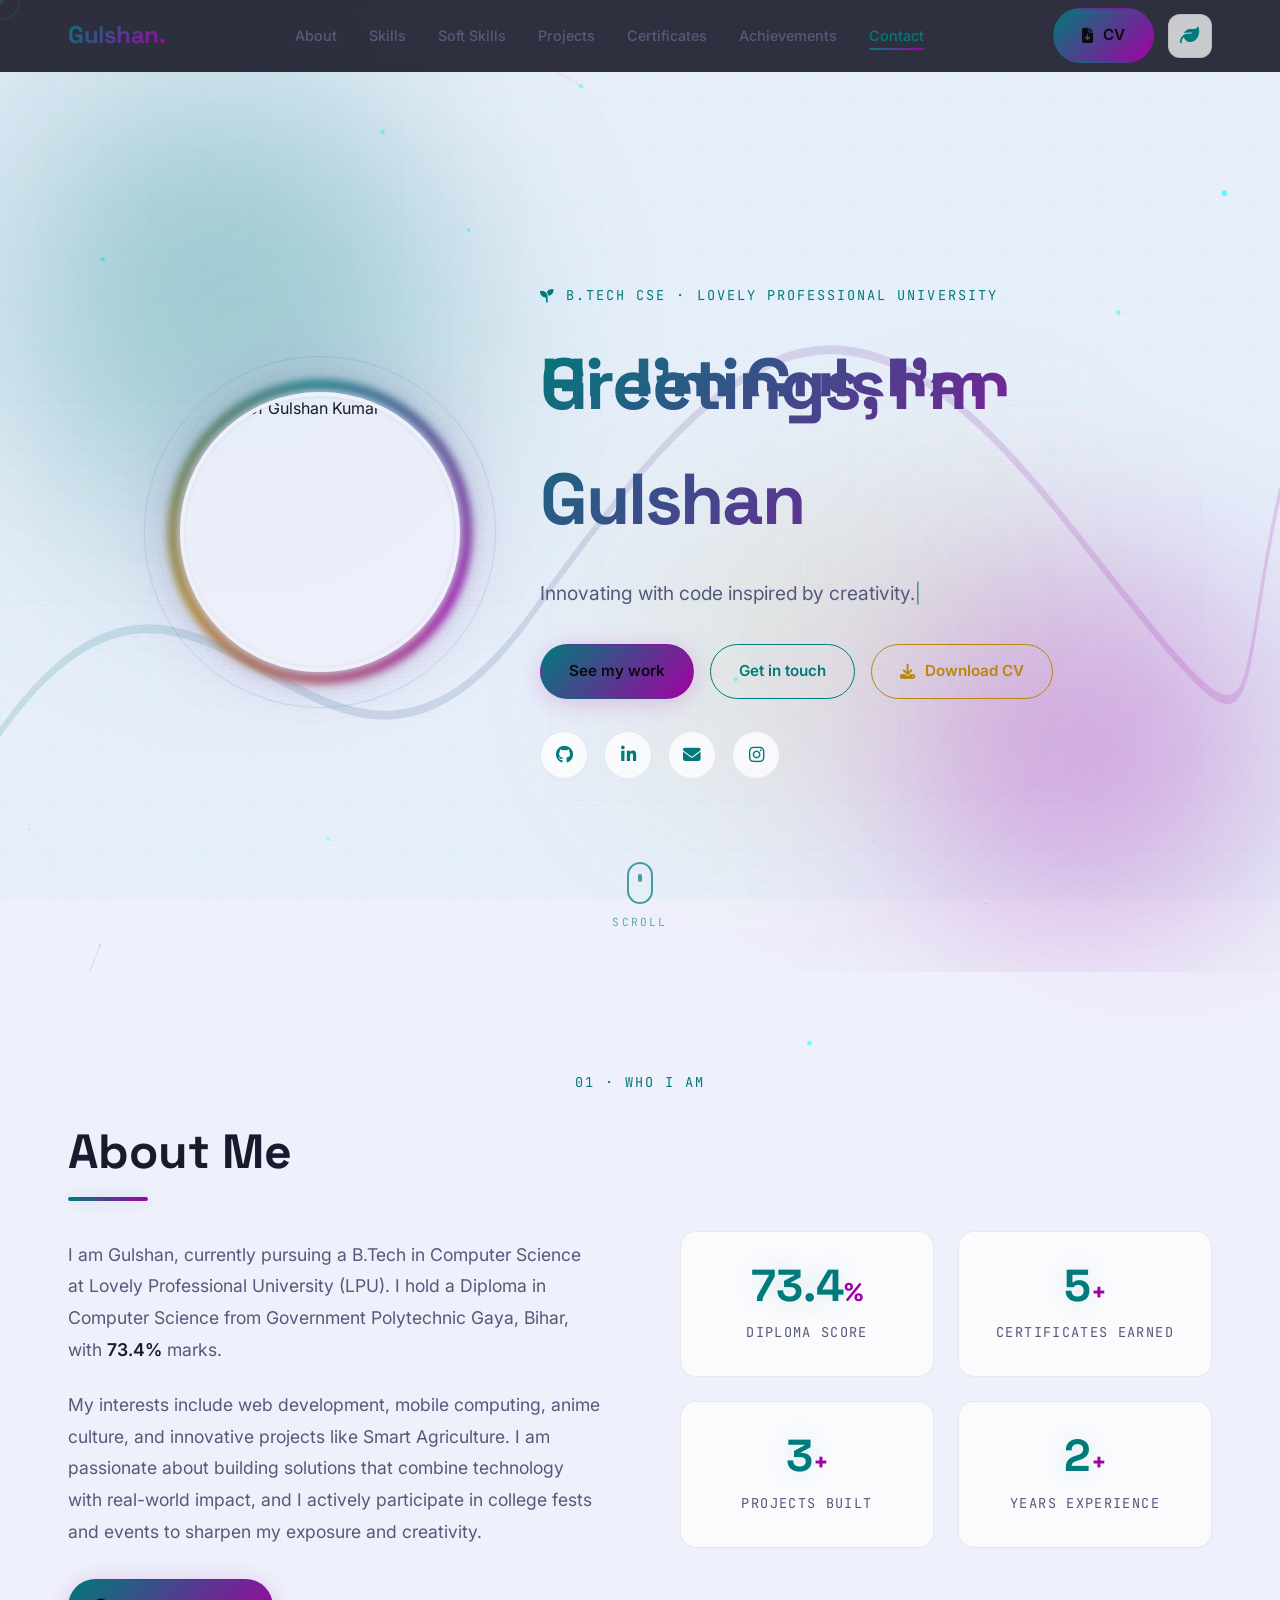
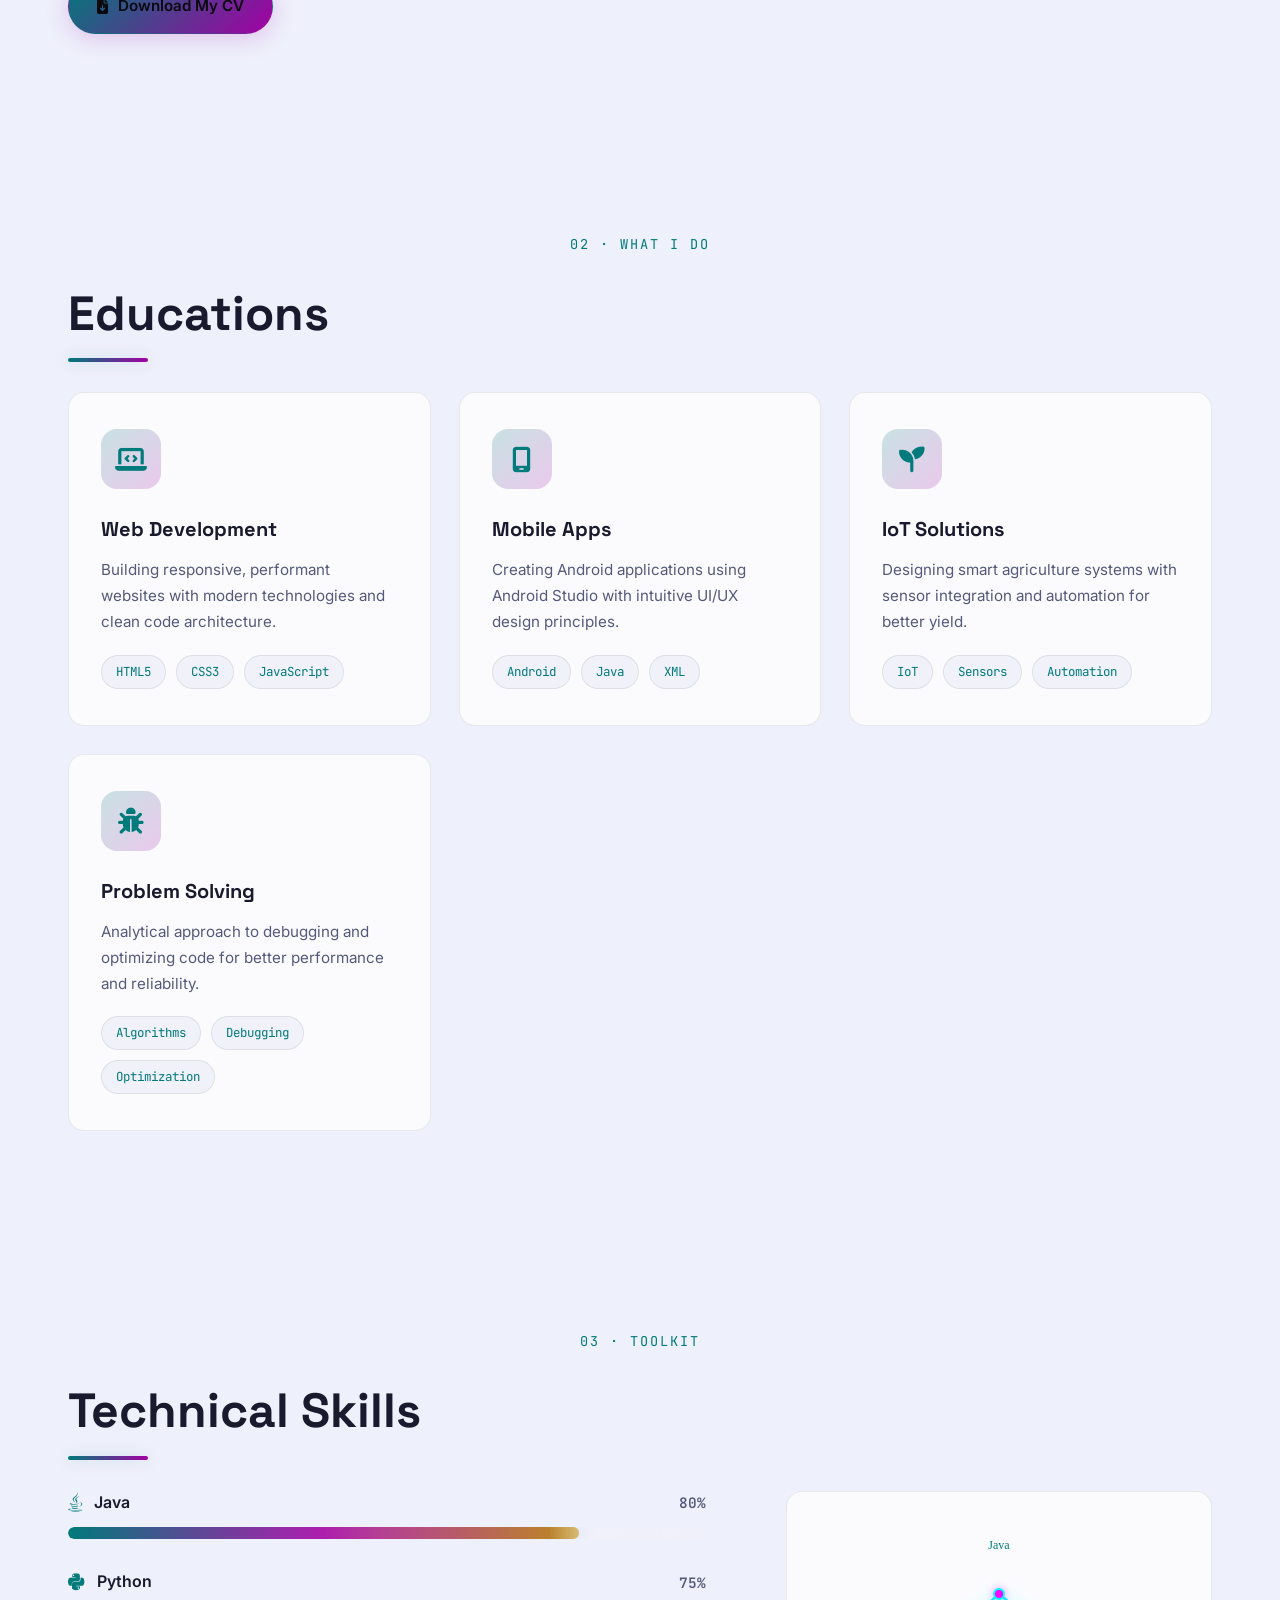
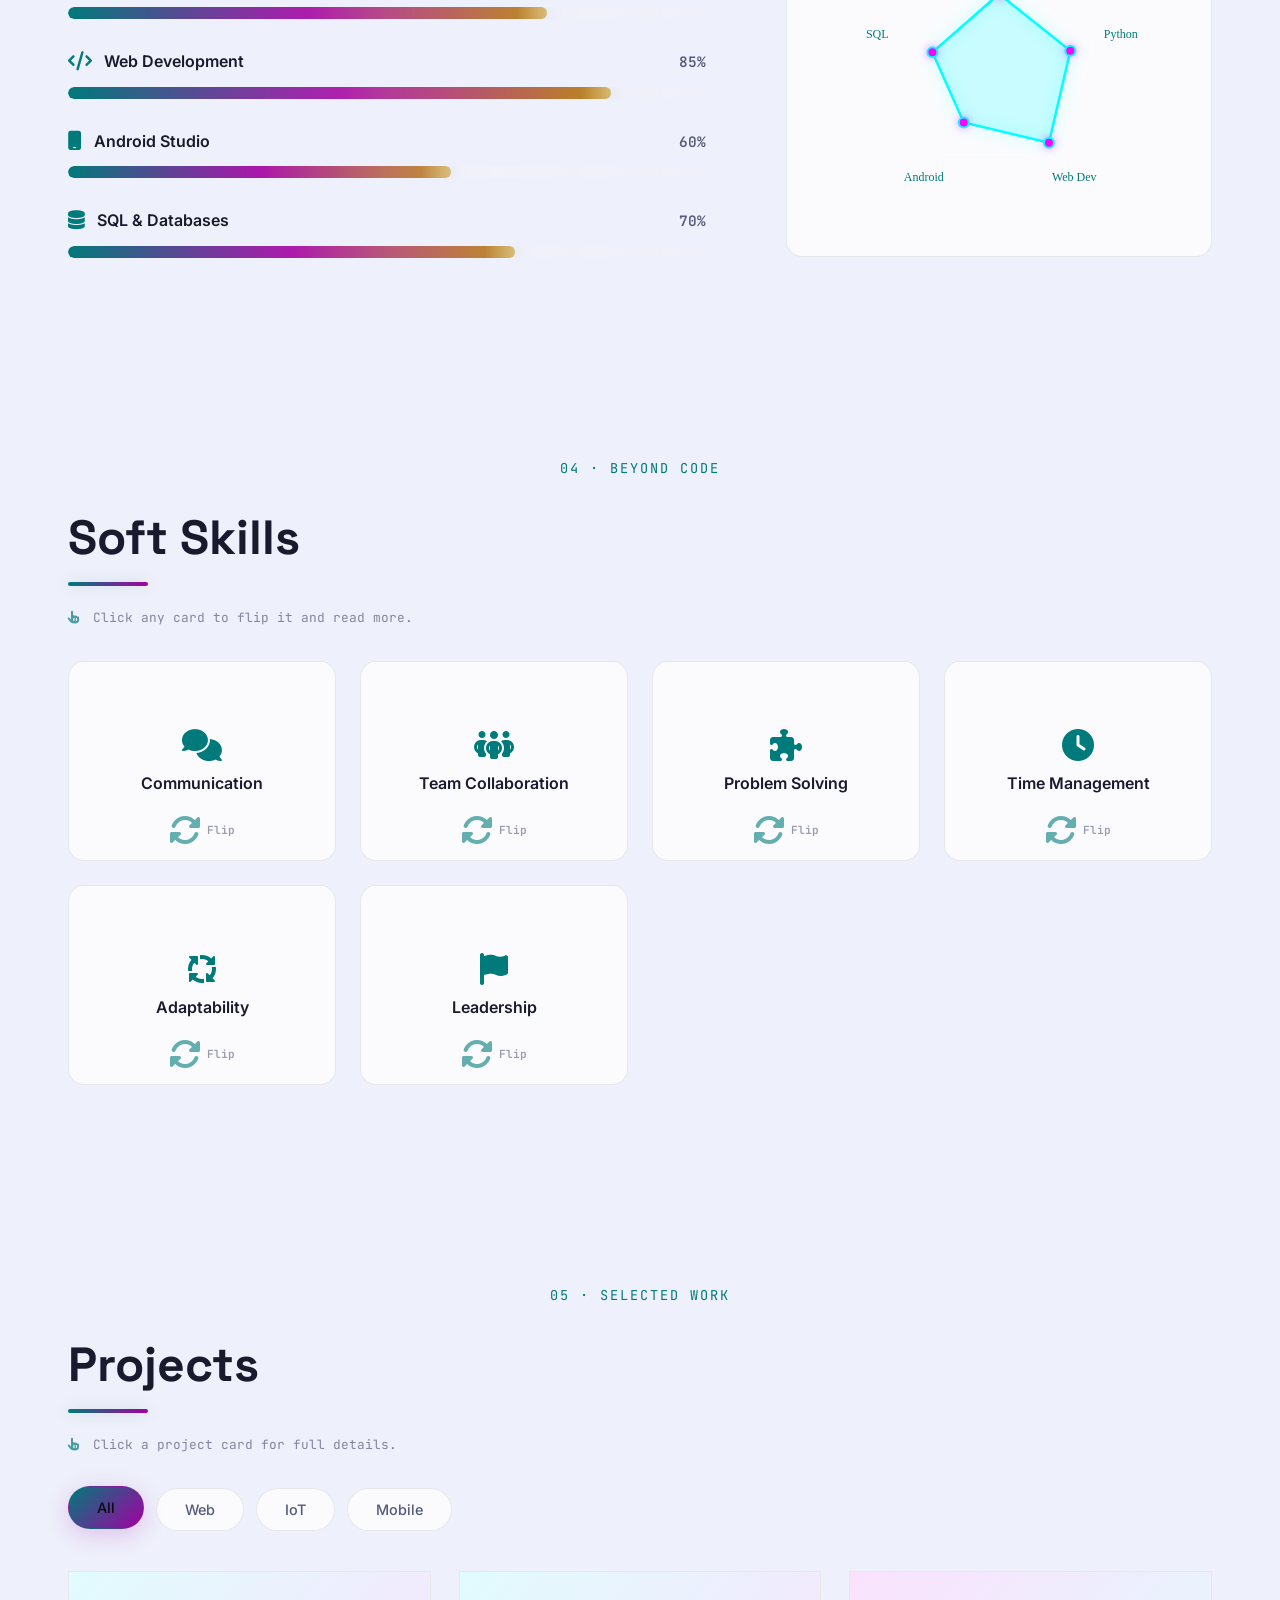
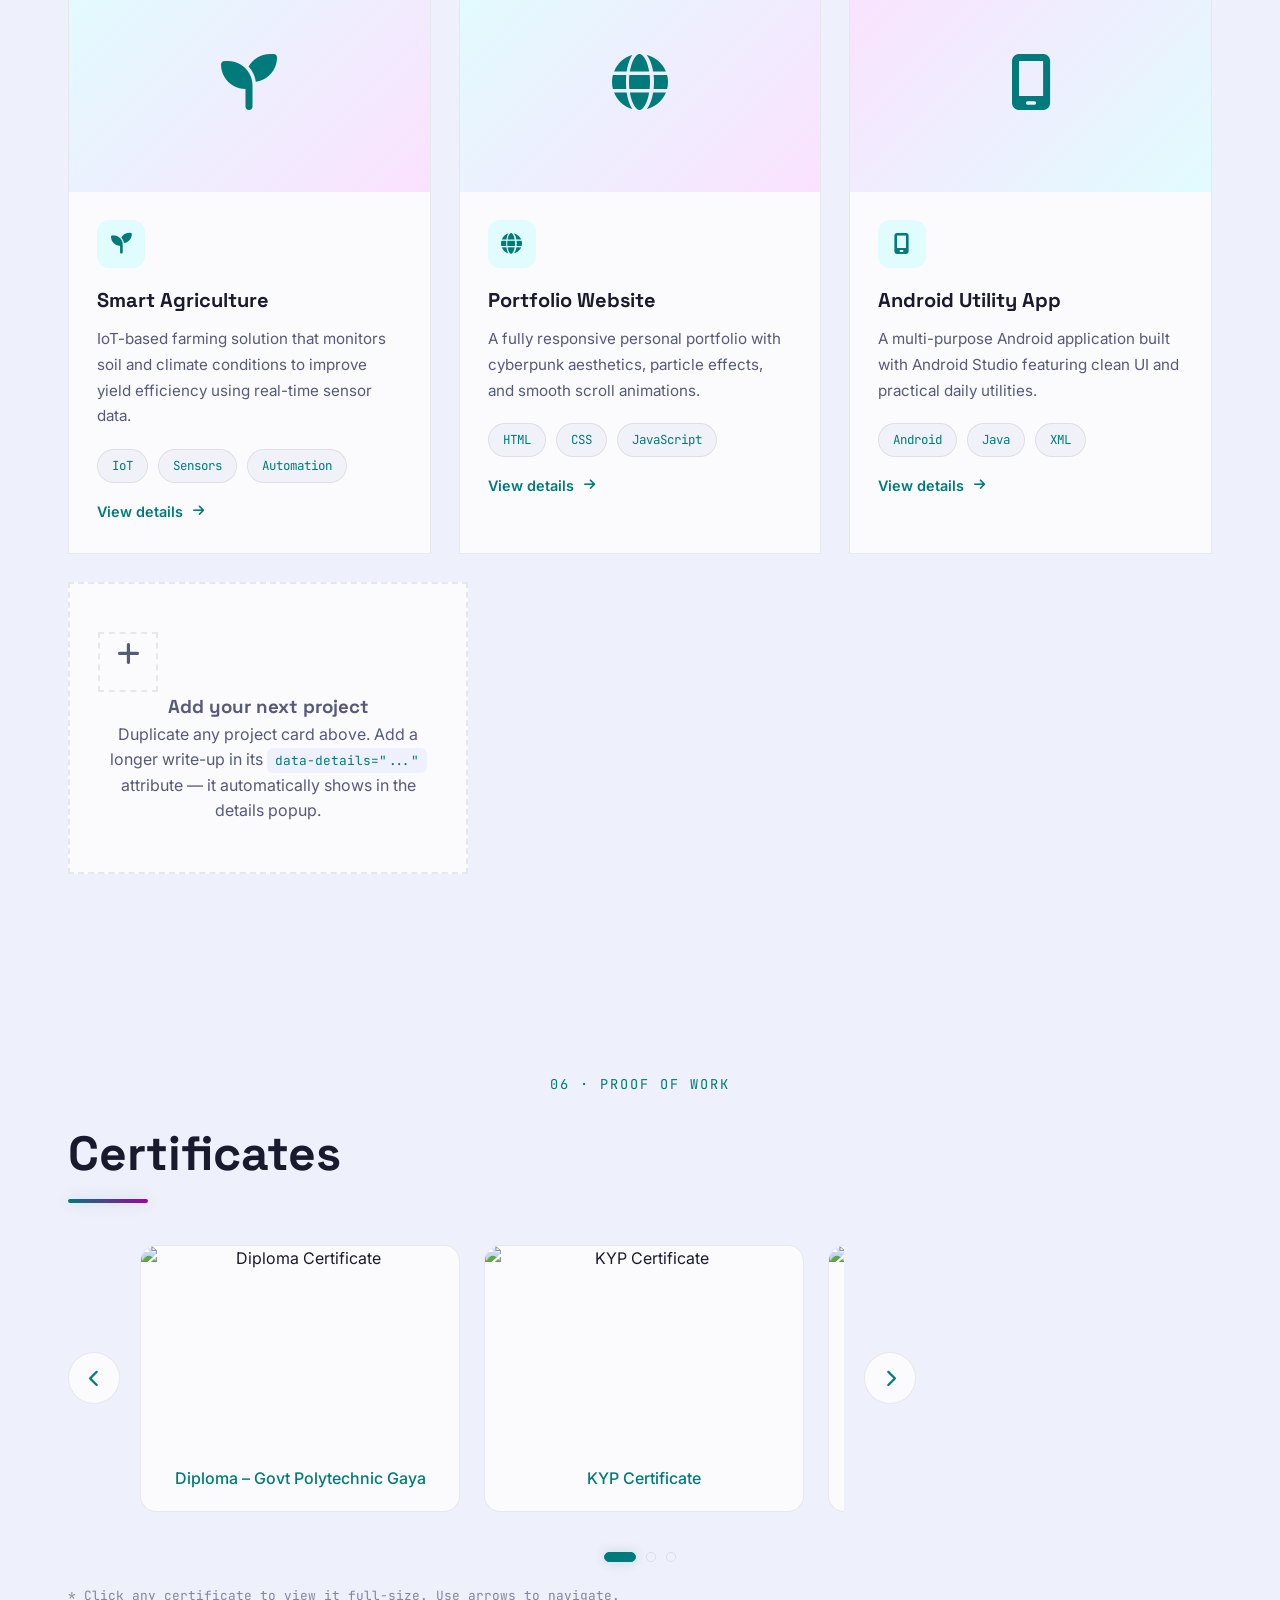
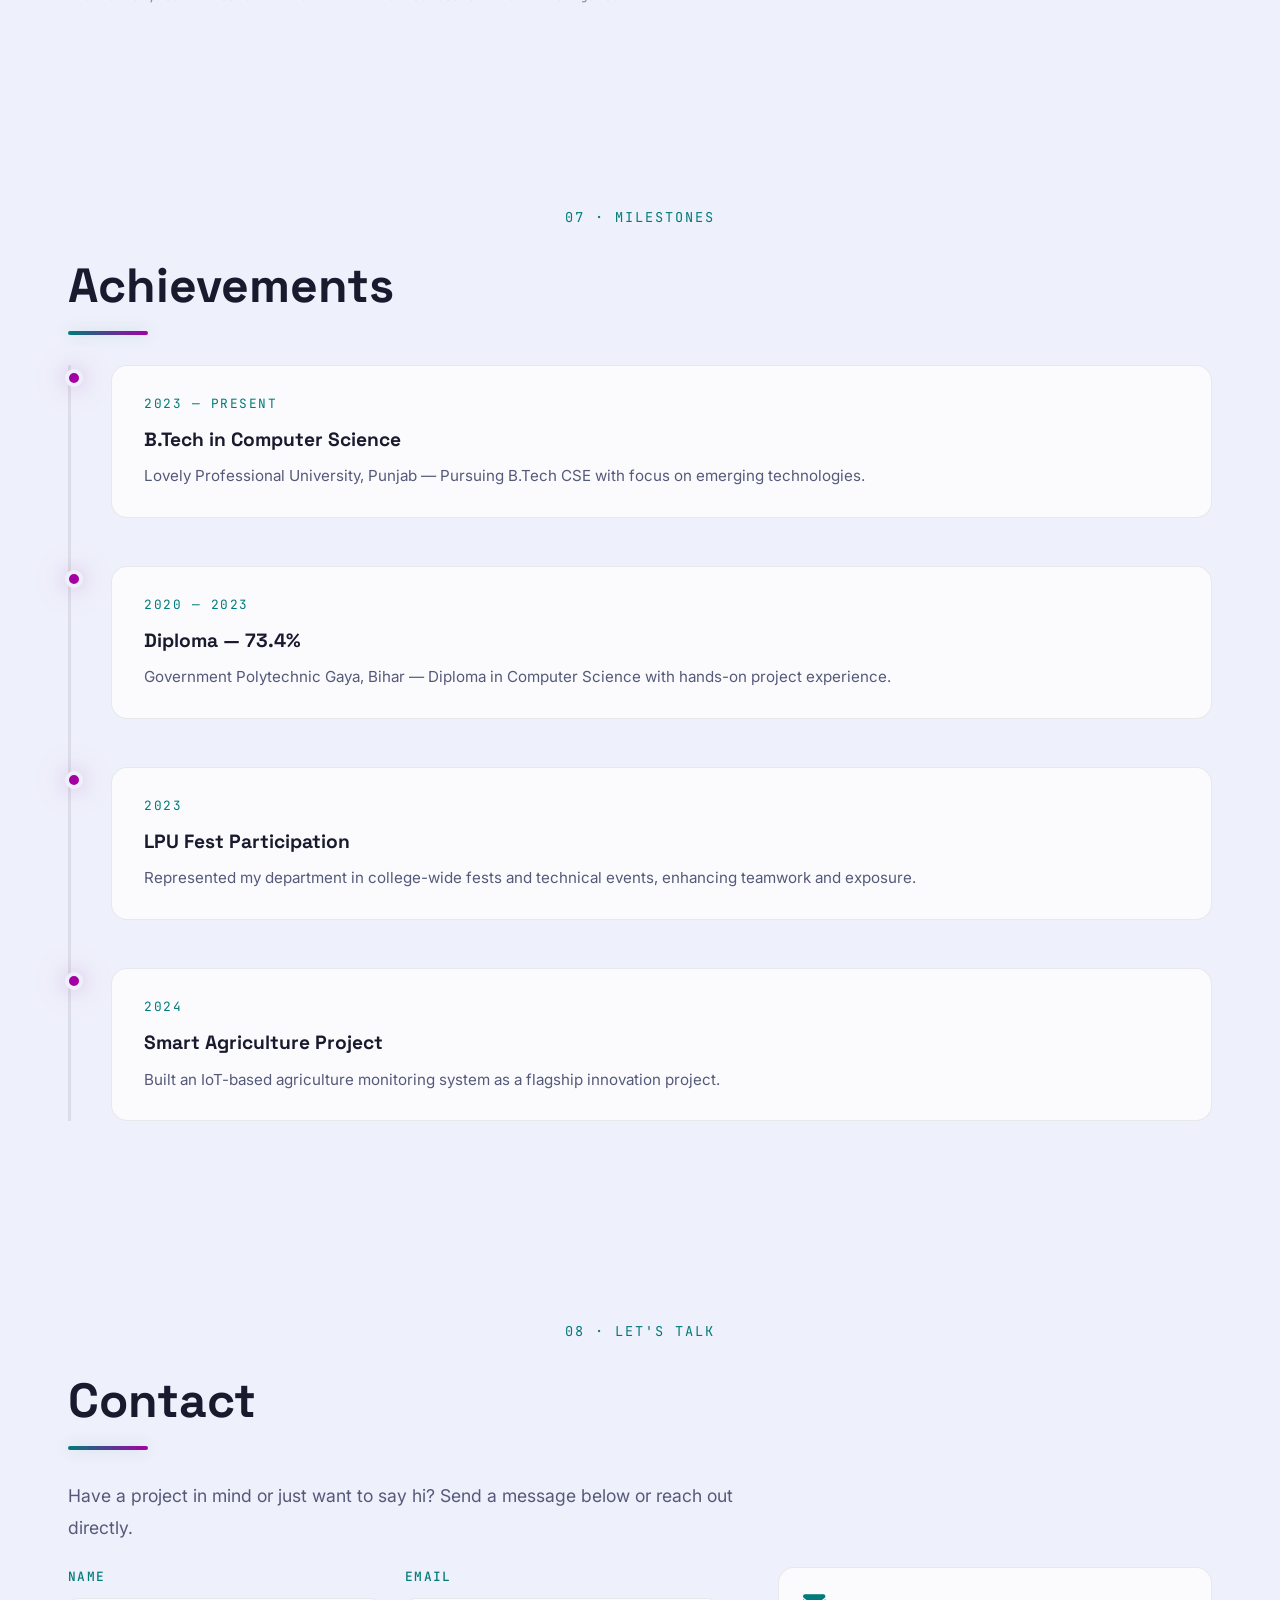
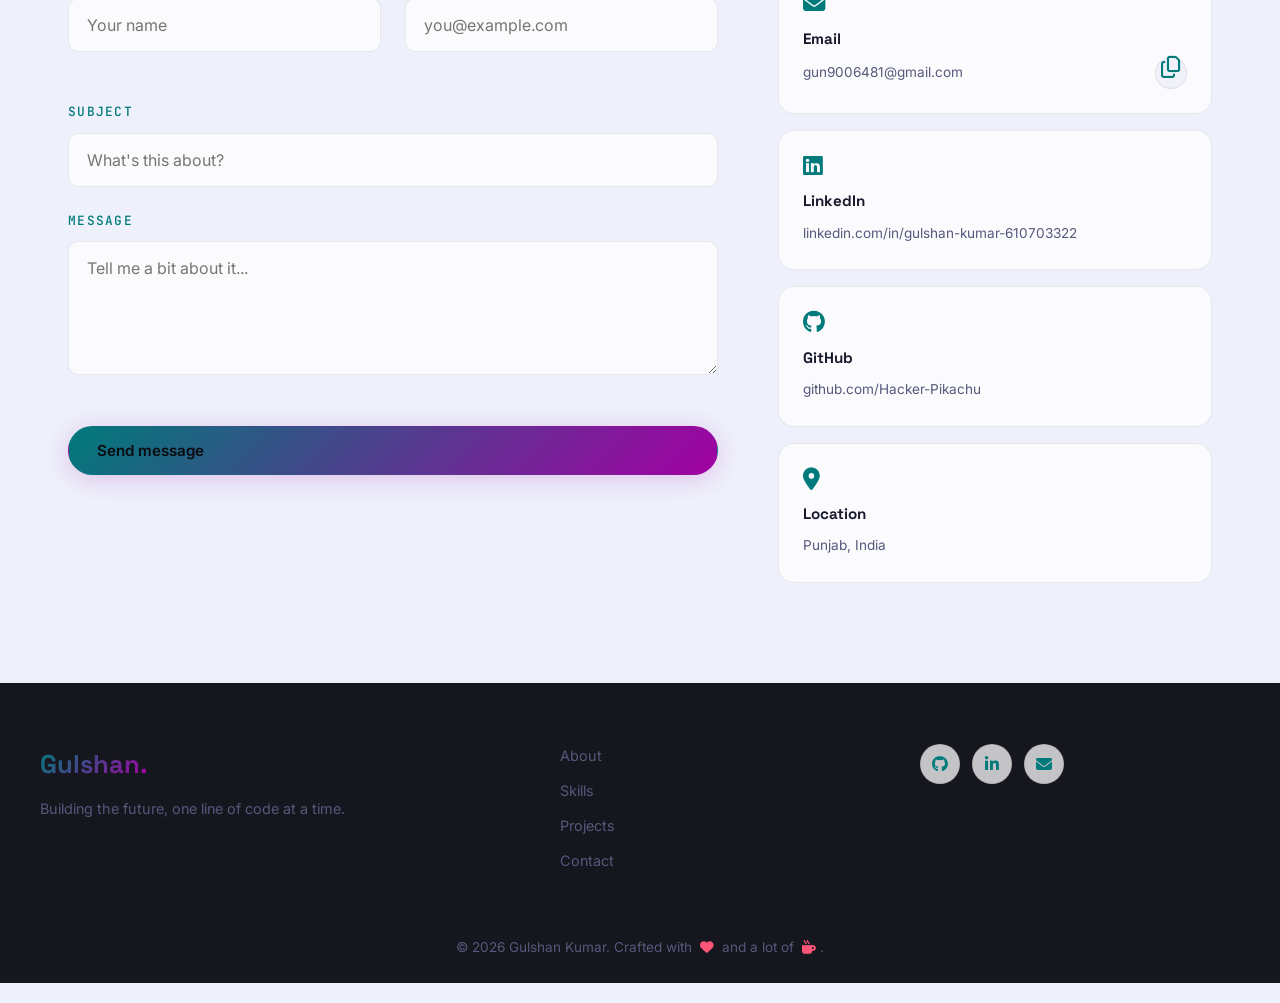
==== index.html @ a9635ca7 "Update print statement from 'Hello' to 'Goodbye'" ====
<!DOCTYPE html>
<html lang="en">
<head>
<meta charset="UTF-8">
<meta name="viewport" content="width=device-width, initial-scale=1.0">
<title>Gulshan Kumar — Portfolio</title>
<meta name="description" content="Gulshan Kumar — B.Tech CSE student at Lovely Professional University.">
<meta name="keywords" content="Gulshan Kumar, Portfolio, Web Developer, Smart Agriculture, LPU, B.Tech CSE">
<meta name="author" content="Gulshan Kumar">
<meta property="og:title" content="Gulshan Kumar — Portfolio">
<meta property="og:description" content="B.Tech CSE student at LPU building Smart Agriculture solutions and creative web experiences.">
<meta property="og:type" content="website">
<meta property="og:image" content="images/og-cover.jpg">
<meta name="twitter:card" content="summary_large_image">
<meta name="theme-color" content="#0a0a0f">
<meta name="color-scheme" content="dark light">

<link rel="icon" id="dynamicFavicon" href="data:image/svg+xml,%3Csvg xmlns='http://www.w3.org/2000/svg' viewBox='0 0 100 100'%3E%3Cdefs%3E%3ClinearGradient id='g' x1='0' y1='0' x2='1' y2='1'%3E%3Cstop offset='0%25' stop-color='%2300ffff'/%3E%3Cstop offset='100%25' stop-color='%23ff00ff'/%3E%3C/linearGradient%3E%3C/defs%3E%3Crect width='100' height='100' rx='22' fill='%230a0a0f'/%3E%3Ctext x='50' y='68' font-size='58' font-family='Arial, sans-serif' font-weight='700' text-anchor='middle' fill='url(%23g)'%3EG%3C/text%3E%3C/svg%3E">

<link rel="preconnect" href="https://fonts.googleapis.com">
<link rel="preconnect" href="https://fonts.gstatic.com" crossorigin>
<link href="https://fonts.googleapis.com/css2?family=Space+Grotesk:wght@400;500;600;700&family=Inter:wght@300;400;500;600;700&family=JetBrains+Mono:wght@400;500;600&display=swap" rel="stylesheet">
<link rel="stylesheet" href="https://cdnjs.cloudflare.com/ajax/libs/font-awesome/6.4.0/css/all.min.css">

<link rel="stylesheet" href="style.css">
<base target="_blank">
</head>
<body>
<a href="#main" class="skip-link">Skip to main content</a>

<div class="preloader" id="preloader">
  <div class="preloader-content">
    <div class="preloader-logo">G<span style="color:var(--magenta)">.</span></div>
    <div class="preloader-bar"><div class="preloader-fill" id="preloaderFill"></div></div>
    <div class="preloader-text" id="preloaderText">Initializing...</div>
  </div>
</div>

<div class="noise-overlay" aria-hidden="true"></div>
<div class="bg-grid" aria-hidden="true"></div>
<div class="tech-orb tech-orb-1" aria-hidden="true"></div>
<div class="tech-orb tech-orb-2" aria-hidden="true"></div>
<div class="tech-orb tech-orb-3" aria-hidden="true"></div>
<div class="scanlines" aria-hidden="true"></div>
<div class="digital-rain" aria-hidden="true"></div>
<canvas id="particles" aria-hidden="true"></canvas>

<div class="cursor-dot" id="cursorDot" aria-hidden="true"></div>
<div class="cursor-outline" id="cursorOutline" aria-hidden="true"></div>
<div class="cursor-glow" id="cursorGlow" aria-hidden="true"></div>

<div class="scroll-progress" id="scrollProgress"></div>
<div class="toast-container" id="toastContainer" aria-live="polite" aria-atomic="true"></div>

<nav class="navbar" id="navbar">
  <div class="nav-inner">
    <a href="#" class="logo magnetic" data-scramble>Gulshan<span>.</span></a>
    <button class="nav-toggle" id="navToggle" aria-label="Toggle navigation" aria-expanded="false">
      <span></span><span></span><span></span>
    </button>
    <ul class="nav-links" id="navLinks">
      <li><a href="#about" class="nav-link magnetic" data-scramble>About</a></li>
      <li><a href="#skills" class="nav-link magnetic" data-scramble>Skills</a></li>
      <li><a href="#softskills" class="nav-link magnetic" data-scramble>Soft Skills</a></li>
      <li><a href="#projects" class="nav-link magnetic" data-scramble>Projects</a></li>
      <li><a href="#certificates" class="nav-link magnetic" data-scramble>Certificates</a></li>
      <li><a href="#achievements" class="nav-link magnetic" data-scramble>Achievements</a></li>
      <li><a href="#contact" class="nav-link magnetic" data-scramble>Contact</a></li>
    </ul>
    <div class="nav-actions">
      <a href="assets/cv.pdf" class="btn btn-cv magnetic" id="cvDownload" download aria-label="Download CV"><i class="fa-solid fa-file-arrow-down"></i> CV</a>
      <button class="theme-toggle magnetic" id="themeToggle" aria-label="Toggle light and dark theme"><i class="fa-solid fa-seedling"></i></button>
    </div>
  </div>
</nav>

<header class="hero" id="hero">
  <div class="hero-vine" aria-hidden="true">
    <svg viewBox="0 0 1200 300" preserveAspectRatio="none">
      <path id="heroVinePath" d="M0,220 C 200,120 300,280 500,180 S 800,60 1000,150 S 1150,220 1200,140" fill="none" stroke="url(#vineGradient)" stroke-width="3" stroke-linecap="round"/>
      <defs><linearGradient id="vineGradient" x1="0%" y1="0%" x2="100%" y2="0%"><stop offset="0%" stop-color="var(--cyan)"/><stop offset="100%" stop-color="var(--magenta)"/></linearGradient></defs>
    </svg>
  </div>
  <div class="orb orb-cyan" aria-hidden="true"></div>
  <div class="orb orb-magenta" aria-hidden="true"></div>
  <div class="orb orb-gold" aria-hidden="true"></div>
  <div class="hero-content">
    <div class="hero-photo parallax" data-speed="0.05">
      <div class="hero-photo-ring"></div>
      <div class="hero-photo-ring-secondary"></div>
      <div class="hero-photo-ring-tertiary"></div>
      <img src="images/profile.jpg" alt="Photo of Gulshan Kumar" loading="eager">
    </div>
    <div class="hero-text">
      <p class="eyebrow" data-scramble><i class="fa-solid fa-seedling"></i> B.Tech CSE · Lovely Professional University</p>
      <h1 class="gradient-text glitch-text" data-text="Hi, I'm Gulshan">Greetings, I'm Gulshan</h1>
      <p class="hero-sub"><span id="typewriter"></span><span class="typewriter-cursor">|</span></p>
      <div class="hero-actions">
        <a href="#projects" class="btn btn-primary magnetic">See my work</a>
        <a href="#contact" class="btn btn-ghost magnetic">Get in touch</a>
        <a href="assets/cv.pdf" class="btn btn-cv-large magnetic" id="cvDownloadHero" download><i class="fa-solid fa-download"></i> Download CV</a>
      </div>
      <div class="hero-socials">
        <a href="https://github.com/Hacker-Pikachu" target="_blank" rel="noopener noreferrer" class="social-icon magnetic" aria-label="GitHub"><i class="fa-brands fa-github"></i></a>
        <a href="https://www.linkedin.com/in/gulshan-kumar-610703322" target="_blank" rel="noopener noreferrer" class="social-icon magnetic" aria-label="LinkedIn"><i class="fa-brands fa-linkedin-in"></i></a>
        <a href="mailto:gun9006481@gmail.com" class="social-icon magnetic" aria-label="Email"><i class="fa-solid fa-envelope"></i></a>
        <a href="https://www.instagram.com/_mr_devil_x_i?igsi=MXc5YXZ4NHRzbnlxdg==" target="_blank" rel="noopener noreferrer" class="social-icon magnetic" aria-label="Instagram"><i class="fa-brands fa-instagram"></i></a>
      </div>
    </div>
  </div>
  <a href="#about" class="scroll-cue magnetic" aria-label="Scroll to About section">
    <div class="scroll-mouse"><div class="scroll-wheel"></div></div>
    <span class="scroll-text">Scroll</span>
  </a>
</header>

<main id="main">
  <section id="about" class="section reveal">
    <p class="eyebrow" data-scramble>01 · Who I am</p>
    <h2 data-scramble>About Me</h2>
    <div class="about-grid">
      <div class="about-text">
        <p class="section-text">I am Gulshan, currently pursuing a B.Tech in Computer Science at Lovely Professional University (LPU). I hold a Diploma in Computer Science from Government Polytechnic Gaya, Bihar, with <strong>73.4%</strong> marks.</p>
        <p class="section-text">My interests include web development, mobile computing, anime culture, and innovative projects like Smart Agriculture. I am passionate about building solutions that combine technology with real-world impact, and I actively participate in college fests and events to sharpen my exposure and creativity.</p>
        <div class="about-actions">
          <a href="assets/cv.pdf" class="btn btn-primary magnetic" download id="cvDownloadAbout"><i class="fa-solid fa-file-arrow-down"></i> Download My CV</a>
        </div>
      </div>
      <div class="about-visual">
        <div class="about-stats">
          <div class="stat-card reveal"><span class="stat-num" data-count="73.4">0</span><span class="stat-suffix">%</span><span class="stat-label">Diploma Score</span></div>
          <div class="stat-card reveal"><span class="stat-num" data-count="5">0</span><span class="stat-suffix">+</span><span class="stat-label">Certificates Earned</span></div>
          <div class="stat-card reveal"><span class="stat-num" data-count="3">0</span><span class="stat-suffix">+</span><span class="stat-label">Projects Built</span></div>
          <div class="stat-card reveal"><span class="stat-num" data-count="2">0</span><span class="stat-suffix">+</span><span class="stat-label">Years Experience</span></div>
        </div>
      </div>
    </div>
  </section>

  <section id="services" class="section reveal">
    <p class="eyebrow" data-scramble>02 · What I do</p>
    <h2 data-scramble>Educations</h2>
    <div class="service-grid">
      <div class="service-card tilt reveal"><div class="service-icon"><i class="fa-solid fa-laptop-code"></i></div><h3>Web Development</h3><p>Building responsive, performant websites with modern technologies and clean code architecture.</p><div class="service-tags"><span class="tag">HTML5</span><span class="tag">CSS3</span><span class="tag">JavaScript</span></div></div>
      <div class="service-card tilt reveal"><div class="service-icon"><i class="fa-solid fa-mobile-screen"></i></div><h3>Mobile Apps</h3><p>Creating Android applications using Android Studio with intuitive UI/UX design principles.</p><div class="service-tags"><span class="tag">Android</span><span class="tag">Java</span><span class="tag">XML</span></div></div>
      <div class="service-card tilt reveal"><div class="service-icon"><i class="fa-solid fa-seedling"></i></div><h3>IoT Solutions</h3><p>Designing smart agriculture systems with sensor integration and automation for better yield.</p><div class="service-tags"><span class="tag">IoT</span><span class="tag">Sensors</span><span class="tag">Automation</span></div></div>
      <div class="service-card tilt reveal"><div class="service-icon"><i class="fa-solid fa-bug"></i></div><h3>Problem Solving</h3><p>Analytical approach to debugging and optimizing code for better performance and reliability.</p><div class="service-tags"><span class="tag">Algorithms</span><span class="tag">Debugging</span><span class="tag">Optimization</span></div></div>
    </div>
  </section>

  <section id="skills" class="section reveal">
    <p class="eyebrow" data-scramble>03 · Toolkit</p>
    <h2 data-scramble>Technical Skills</h2>
    <div class="skills-layout">
      <div class="skill-bars">
        <div class="skill-bar reveal"><div class="skill-head"><i class="fa-brands fa-java"></i> Java <span>80%</span></div><div class="skill-track"><div class="skill-fill" data-level="80"></div></div></div>
        <div class="skill-bar reveal"><div class="skill-head"><i class="fa-brands fa-python"></i> Python <span>75%</span></div><div class="skill-track"><div class="skill-fill" data-level="75"></div></div></div>
        <div class="skill-bar reveal"><div class="skill-head"><i class="fa-solid fa-code"></i> Web Development <span>85%</span></div><div class="skill-track"><div class="skill-fill" data-level="85"></div></div></div>
        <div class="skill-bar reveal"><div class="skill-head"><i class="fa-solid fa-mobile"></i> Android Studio <span>60%</span></div><div class="skill-track"><div class="skill-fill" data-level="60"></div></div></div>
        <div class="skill-bar reveal"><div class="skill-head"><i class="fa-solid fa-database"></i> SQL & Databases <span>70%</span></div><div class="skill-track"><div class="skill-fill" data-level="70"></div></div></div>
      </div>
      <div class="skill-radar reveal">
        <div class="radar-container"><canvas id="radarChart" width="300" height="300"></canvas></div>
      </div>
    </div>
  </section>

  <section id="softskills" class="section reveal">
    <p class="eyebrow" data-scramble>04 · Beyond code</p>
    <h2 data-scramble>Soft Skills</h2>
    <p class="hint-text top-hint"><i class="fa-solid fa-hand-pointer"></i> Click any card to flip it and read more.</p>
    <div class="skills-grid soft-skill-cards">
      <button type="button" class="flip-card soft-card reveal" aria-pressed="false">
        <div class="flip-card-inner">
          <div class="flip-card-front"><i class="fa-solid fa-comments"></i><span>Communication</span><span class="flip-hint"><i class="fa-solid fa-rotate"></i> Flip</span></div>
          <div class="flip-card-back"><i class="fa-solid fa-comments"></i><p>Explaining technical ideas clearly to both technical and non-technical audiences, in writing and in person.</p></div>
        </div>
      </button>
      <button type="button" class="flip-card soft-card reveal" aria-pressed="false">
        <div class="flip-card-inner">
          <div class="flip-card-front"><i class="fa-solid fa-people-group"></i><span>Team Collaboration</span><span class="flip-hint"><i class="fa-solid fa-rotate"></i> Flip</span></div>
          <div class="flip-card-back"><i class="fa-solid fa-people-group"></i><p>Working effectively within cross-functional teams to plan, build, and ship shared goals.</p></div>
        </div>
      </button>
      <button type="button" class="flip-card soft-card reveal" aria-pressed="false">
        <div class="flip-card-inner">
          <div class="flip-card-front"><i class="fa-solid fa-puzzle-piece"></i><span>Problem Solving</span><span class="flip-hint"><i class="fa-solid fa-rotate"></i> Flip</span></div>
          <div class="flip-card-back"><i class="fa-solid fa-puzzle-piece"></i><p>Breaking complex, ambiguous challenges into structured, testable, and actionable steps.</p></div>
        </div>
      </button>
      <button type="button" class="flip-card soft-card reveal" aria-pressed="false">
        <div class="flip-card-inner">
          <div class="flip-card-front"><i class="fa-solid fa-clock"></i><span>Time Management</span><span class="flip-hint"><i class="fa-solid fa-rotate"></i> Flip</span></div>
          <div class="flip-card-back"><i class="fa-solid fa-clock"></i><p>Prioritizing coursework, projects, and events to consistently meet deadlines without cutting corners.</p></div>
        </div>
      </button>
      <button type="button" class="flip-card soft-card reveal" aria-pressed="false">
        <div class="flip-card-inner">
          <div class="flip-card-front"><i class="fa-solid fa-arrows-spin"></i><span>Adaptability</span><span class="flip-hint"><i class="fa-solid fa-rotate"></i> Flip</span></div>
          <div class="flip-card-back"><i class="fa-solid fa-arrows-spin"></i><p>Picking up new tools, stacks, and requirements quickly when a project's direction shifts.</p></div>
        </div>
      </button>
      <button type="button" class="flip-card soft-card reveal" aria-pressed="false">
        <div class="flip-card-inner">
          <div class="flip-card-front"><i class="fa-solid fa-flag"></i><span>Leadership</span><span class="flip-hint"><i class="fa-solid fa-rotate"></i> Flip</span></div>
          <div class="flip-card-back"><i class="fa-solid fa-flag"></i><p>Guiding and motivating peers during collaborative academic projects and college fests.</p></div>
        </div>
      </button>
    </div>
  </section>

  <section id="projects" class="section reveal">
    <p class="eyebrow" data-scramble>05 · Selected work</p>
    <h2 data-scramble>Projects</h2>
    <p class="hint-text top-hint"><i class="fa-solid fa-hand-pointer"></i> Click a project card for full details.</p>
    <div class="project-filter" id="projectFilter">
      <button class="filter-btn active magnetic" data-filter="all">All</button>
      <button class="filter-btn magnetic" data-filter="web">Web</button>
      <button class="filter-btn magnetic" data-filter="iot">IoT</button>
      <button class="filter-btn magnetic" data-filter="mobile">Mobile</button>
    </div>
    <div class="project-cards" id="projectGrid">
      <div class="card project-card tilt reveal" data-category="iot" data-details="An IoT-based farming solution that continuously monitors soil moisture, temperature, and other climate conditions using connected sensors. Live sensor readings feed into automation logic so irrigation and alerts can respond in real time, aiming to improve yield efficiency and reduce manual monitoring.">
        <div class="project-image">
          <div class="project-image-placeholder"><i class="fa-solid fa-seedling"></i></div>
          <div class="project-overlay">
            <div class="project-links">
              <a href="#" class="project-link magnetic" aria-label="View Code"><i class="fa-brands fa-github"></i></a>
              <a href="#" class="project-link magnetic" aria-label="Live Demo"><i class="fa-solid fa-arrow-up-right-from-square"></i></a>
            </div>
          </div>
        </div>
        <div class="project-content">
          <div class="project-icon"><i class="fa-solid fa-seedling"></i></div>
          <h3>Smart Agriculture</h3>
          <p>IoT-based farming solution that monitors soil and climate conditions to improve yield efficiency using real-time sensor data.</p>
          <div class="tag-row"><span class="tag">IoT</span><span class="tag">Sensors</span><span class="tag">Automation</span></div>
          <button type="button" class="project-view-more magnetic">View details <i class="fa-solid fa-arrow-right"></i></button>
        </div>
      </div>
      <div class="card project-card tilt reveal" data-category="web" data-details="A fully responsive personal portfolio built from scratch with cyberpunk aesthetics — an animated particle network, custom cursor, glitch and scramble text effects, and smooth scroll-triggered reveal animations throughout. Built with plain HTML, CSS, and JavaScript, with no external framework dependency.">
        <div class="project-image">
          <div class="project-image-placeholder" style="background: linear-gradient(135deg, rgba(0,255,255,0.1), rgba(255,0,255,0.1));"><i class="fa-solid fa-globe"></i></div>
          <div class="project-overlay">
            <div class="project-links">
              <a href="#" class="project-link magnetic" aria-label="View Code"><i class="fa-brands fa-github"></i></a>
              <a href="#" class="project-link magnetic" aria-label="Live Demo"><i class="fa-solid fa-arrow-up-right-from-square"></i></a>
            </div>
          </div>
        </div>
        <div class="project-content">
          <div class="project-icon"><i class="fa-solid fa-globe"></i></div>
          <h3>Portfolio Website</h3>
          <p>A fully responsive personal portfolio with cyberpunk aesthetics, particle effects, and smooth scroll animations.</p>
          <div class="tag-row"><span class="tag">HTML</span><span class="tag">CSS</span><span class="tag">JavaScript</span></div>
          <button type="button" class="project-view-more magnetic">View details <i class="fa-solid fa-arrow-right"></i></button>
        </div>
      </div>
      <div class="card project-card tilt reveal" data-category="mobile" data-details="A multi-purpose Android application built with Android Studio, focused on a clean, intuitive UI and a set of practical daily utilities packed into a single lightweight app.">
        <div class="project-image">
          <div class="project-image-placeholder" style="background: linear-gradient(135deg, rgba(255,0,255,0.1), rgba(0,255,255,0.1));"><i class="fa-solid fa-mobile-screen"></i></div>
          <div class="project-overlay">
            <div class="project-links">
              <a href="#" class="project-link magnetic" aria-label="View Code"><i class="fa-brands fa-github"></i></a>
              <a href="#" class="project-link magnetic" aria-label="Live Demo"><i class="fa-solid fa-arrow-up-right-from-square"></i></a>
            </div>
          </div>
        </div>
        <div class="project-content">
          <div class="project-icon"><i class="fa-solid fa-mobile-screen"></i></div>
          <h3>Android Utility App</h3>
          <p>A multi-purpose Android application built with Android Studio featuring clean UI and practical daily utilities.</p>
          <div class="tag-row"><span class="tag">Android</span><span class="tag">Java</span><span class="tag">XML</span></div>
          <button type="button" class="project-view-more magnetic">View details <i class="fa-solid fa-arrow-right"></i></button>
        </div>
      </div>
      <div class="card project-card placeholder-card reveal">
        <div class="project-icon"><i class="fa-solid fa-plus"></i></div>
        <h3>Add your next project</h3>
        <p>Duplicate any project card above. Add a longer write-up in its <code>data-details="..."</code> attribute — it automatically shows in the details popup.</p>
      </div>
    </div>
  </section>

  <section id="certificates" class="section reveal">
    <p class="eyebrow" data-scramble>06 · Proof of work</p>
    <h2 data-scramble>Certificates</h2>
    <div class="cert-slider-wrapper">
      <button class="cert-nav cert-prev magnetic" id="certPrev" aria-label="Previous certificate"><i class="fa-solid fa-chevron-left"></i></button>
      <div class="cert-slider" id="certSlider">
        <button class="card cert-card" data-full="images/diploma.jpg" data-caption="Diploma – Govt Polytechnic Gaya">
          <div class="cert-image-wrapper"><img src="images/diploma.jpg" alt="Diploma Certificate" loading="lazy"></div>
          <span class="cert-caption">Diploma – Govt Polytechnic Gaya</span>
        </button>
        <button class="card cert-card" data-full="images/kyp.jpg" data-caption="KYP Certificate">
          <div class="cert-image-wrapper"><img src="images/kyp.jpg" alt="KYP Certificate" loading="lazy"></div>
          <span class="cert-caption">KYP Certificate</span>
        </button>
        <button class="card cert-card" data-full="images/cisco.jpg" data-caption="Cisco Python">
          <div class="cert-image-wrapper"><img src="images/cisco.jpg" alt="Cisco Python Certificate" loading="lazy"></div>
          <span class="cert-caption">Cisco Python</span>
        </button>
      </div>
      <button class="cert-nav cert-next magnetic" id="certNext" aria-label="Next certificate"><i class="fa-solid fa-chevron-right"></i></button>
    </div>
    <div class="cert-dots" id="certDots"></div>
    <p class="hint-text">* Click any certificate to view it full-size. Use arrows to navigate.</p>
  </section>

  <section id="achievements" class="section reveal">
    <p class="eyebrow" data-scramble>07 · Milestones</p>
    <h2 data-scramble>Achievements</h2>
    <div class="timeline">
      <div class="timeline-item reveal">
        <div class="timeline-dot"></div>
        <div class="timeline-content">
          <span class="timeline-date">2023 — Present</span>
          <h3>B.Tech in Computer Science</h3>
          <p>Lovely Professional University, Punjab — Pursuing B.Tech CSE with focus on emerging technologies.</p>
        </div>
      </div>
      <div class="timeline-item reveal">
        <div class="timeline-dot"></div>
        <div class="timeline-content">
          <span class="timeline-date">2020 — 2023</span>
          <h3>Diploma — 73.4%</h3>
          <p>Government Polytechnic Gaya, Bihar — Diploma in Computer Science with hands-on project experience.</p>
        </div>
      </div>
      <div class="timeline-item reveal">
        <div class="timeline-dot"></div>
        <div class="timeline-content">
          <span class="timeline-date">2023</span>
          <h3>LPU Fest Participation</h3>
          <p>Represented my department in college-wide fests and technical events, enhancing teamwork and exposure.</p>
        </div>
      </div>
      <div class="timeline-item reveal">
        <div class="timeline-dot"></div>
        <div class="timeline-content">
          <span class="timeline-date">2024</span>
          <h3>Smart Agriculture Project</h3>
          <p>Built an IoT-based agriculture monitoring system as a flagship innovation project.</p>
        </div>
      </div>
    </div>
  </section>

  <section id="contact" class="section reveal">
    <p class="eyebrow" data-scramble>08 · Let's talk</p>
    <h2 data-scramble>Contact</h2>
    <p class="section-text">Have a project in mind or just want to say hi? Send a message below or reach out directly.</p>
    <div class="contact-layout">
      <form class="contact-form" id="contactForm" novalidate>
        <div class="form-row">
          <div class="form-group">
            <label for="name">Name</label>
            <input type="text" id="name" name="name" placeholder="Your name" required>
            <span class="error-msg" data-for="name"></span>
          </div>
          <div class="form-group">
            <label for="email">Email</label>
            <input type="email" id="email" name="email" placeholder="you@example.com" required>
            <span class="error-msg" data-for="email"></span>
          </div>
        </div>
        <div class="form-group">
          <label for="subject">Subject</label>
          <input type="text" id="subject" name="subject" placeholder="What's this about?">
        </div>
        <div class="form-group">
          <label for="message">Message</label>
          <textarea id="message" name="message" rows="5" placeholder="Tell me a bit about it..." required></textarea>
          <span class="error-msg" data-for="message"></span>
        </div>
        <button type="submit" class="btn btn-primary magnetic submit-btn">
          <span class="btn-text">Send message</span>
          <span class="btn-loader"><i class="fa-solid fa-circle-notch fa-spin"></i></span>
        </button>
      </form>
      <div class="contact-info">
        <div class="info-card reveal">
          <i class="fa-solid fa-envelope"></i>
          <h4>Email</h4>
          <div class="info-card-row">
            <a href="mailto:gun9006481@gmail.com">gun9006481@gmail.com</a>
            <button type="button" class="copy-btn magnetic" id="copyEmailBtn" data-copy="gun9006481@gmail.com" aria-label="Copy email address"><i class="fa-regular fa-copy"></i></button>
          </div>
        </div>
        <div class="info-card reveal">
          <i class="fa-brands fa-linkedin"></i>
          <h4>LinkedIn</h4>
          <a href="https://www.linkedin.com/in/gulshan-kumar-610703322" target="_blank" rel="noopener noreferrer">linkedin.com/in/gulshan-kumar-610703322</a>
        </div>
        <div class="info-card reveal">
          <i class="fa-brands fa-github"></i>
          <h4>GitHub</h4>
          <a href="https://github.com/Hacker-Pikachu" target="_blank" rel="noopener noreferrer">github.com/Hacker-Pikachu</a>
        </div>
        <div class="info-card reveal">
          <i class="fa-solid fa-location-dot"></i>
          <h4>Location</h4>
          <span>Punjab, India</span>
        </div>
      </div>
    </div>
  </section>
</main>

<footer>
  <div class="footer-content">
    <div class="footer-brand">
      <span class="footer-logo">Gulshan<span>.</span></span>
      <p>Building the future, one line of code at a time.</p>
    </div>
    <div class="footer-links">
      <a href="#about" class="magnetic">About</a>
      <a href="#skills" class="magnetic">Skills</a>
      <a href="#projects" class="magnetic">Projects</a>
      <a href="#contact" class="magnetic">Contact</a>
    </div>
    <div class="footer-socials">
      <a href="https://github.com/Hacker-Pikachu" target="_blank" rel="noopener noreferrer" class="magnetic" aria-label="GitHub"><i class="fa-brands fa-github"></i></a>
      <a href="https://www.linkedin.com/in/gulshan-kumar-610703322" target="_blank" rel="noopener noreferrer" class="magnetic" aria-label="LinkedIn"><i class="fa-brands fa-linkedin-in"></i></a>
      <a href="mailto:gun9006481@gmail.com" class="magnetic" aria-label="Email"><i class="fa-solid fa-envelope"></i></a>
    </div>
  </div>
  <div class="footer-bottom">
    <p>&copy; <span id="year"></span> Gulshan Kumar. Crafted with <i class="fa-solid fa-heart"></i> and a lot of <i class="fa-solid fa-mug-hot"></i>.</p>
  </div>
</footer>

<button id="backToTop" class="back-to-top magnetic" aria-label="Back to top"><i class="fa-solid fa-arrow-up"></i></button>

<div class="lightbox" id="lightbox">
  <button class="lightbox-close magnetic" id="lightboxClose" aria-label="Close">&times;</button>
  <div class="lightbox-nav lightbox-prev" id="lightboxPrev" aria-label="Previous"><i class="fa-solid fa-chevron-left"></i></div>
  <img id="lightboxImg" src="" alt="">
  <p id="lightboxCaption"></p>
  <div class="lightbox-nav lightbox-next" id="lightboxNext" aria-label="Next"><i class="fa-solid fa-chevron-right"></i></div>
</div>

<div class="modal" id="projectModal">
  <div class="modal-backdrop" id="projectModalBackdrop"></div>
  <div class="modal-content project-modal-content">
    <button class="modal-close" id="projectModalClose" aria-label="Close project details">&times;</button>
    <div class="project-modal-icon" id="projectModalIcon"><i class="fa-solid fa-diagram-project"></i></div>
    <h3 id="projectModalTitle">Project title</h3>
    <p id="projectModalDesc"></p>
    <div class="tag-row" id="projectModalTags"></div>
    <div class="project-modal-actions" id="projectModalLinks"></div>
  </div>
</div>

<div class="modal" id="cvModal">
  <div class="modal-backdrop" id="cvModalBackdrop"></div>
  <div class="modal-content">
    <button class="modal-close" id="cvModalClose" aria-label="Close modal">&times;</button>
    <div class="modal-icon"><i class="fa-solid fa-file-pdf"></i></div>
    <h3>Download CV</h3>
    <p>To enable CV download, place your resume PDF file at:</p>
    <code class="modal-code">assets/cv.pdf</code>
    <p class="modal-hint">Once added, the download buttons across the site will work automatically.</p>
    <div class="modal-actions">
      <button class="btn btn-ghost" id="cvModalDismiss">Got it</button>
    </div>
  </div>
</div>

<script src="script.js"></script>
</body>
</html>
---- style.css ----
:root {
  --bg-1: #0a0a0f; --bg-2: #1a0033; --bg-3: #00334d; --bg-4: #330033;
  --surface: rgba(30,30,50,0.6); --surface-alt: rgba(50,50,70,0.8); --surface-hover: rgba(60,60,90,0.9);
  --text: #e8e8f0; --muted: #9aa3b5;
  --cyan: #00ffff; --magenta: #ff00ff; --gold: #ffd700;
  --glow-cyan: rgba(0,255,255,0.35); --glow-magenta: rgba(255,0,255,0.35); --glow-gold: rgba(255,215,0,0.25);
  --line: rgba(255,255,255,0.08); --shadow: rgba(0,0,0,0.6);
  --font-display: 'Space Grotesk','Segoe UI',sans-serif;
  --font-body: 'Inter','Segoe UI',sans-serif;
  --font-mono: 'JetBrains Mono','Courier New',monospace;
  --radius: 16px; --radius-sm: 10px; --nav-height: 72px;
  --easing-out: cubic-bezier(0.16,1,0.3,1);
  --easing-bounce: cubic-bezier(0.34,1.56,0.64,1);
}
[data-theme="light"] {
  --bg-1: #eef0fb; --bg-2: #e3d9f7; --bg-3: #d8ecf5; --bg-4: #f7d9f2;
  --surface: rgba(255,255,255,0.75); --surface-alt: rgba(240,240,250,0.9); --surface-hover: rgba(230,230,245,0.95);
  --text: #1a1a2e; --muted: #55597a;
  --cyan: #007a7a; --magenta: #a300a3; --gold: #b8860b;
  --glow-cyan: rgba(0,122,122,0.2); --glow-magenta: rgba(163,0,163,0.2); --glow-gold: rgba(184,134,11,0.2);
  --line: rgba(0,0,0,0.08); --shadow: rgba(0,0,0,0.12);
}
* { margin:0; padding:0; box-sizing:border-box; }
html { scroll-behavior:smooth; scroll-padding-top:var(--nav-height); }
@media (prefers-reduced-motion:reduce) { html { scroll-behavior:auto; } *,*::before,*::after { animation-duration:0.01ms!important; animation-iteration-count:1!important; transition-duration:0.01ms!important; } }
::-webkit-scrollbar { width:8px; }
::-webkit-scrollbar-track { background:var(--bg-1); }
::-webkit-scrollbar-thumb { background:linear-gradient(var(--cyan),var(--magenta)); border-radius:4px; }
::-webkit-scrollbar-thumb:hover { background:var(--magenta); }
::selection { background:var(--glow-magenta); color:var(--text); }

.skip-link { position:fixed; top:-60px; left:16px; z-index:10001; background:var(--cyan); color:var(--bg-1); font-family:var(--font-mono); font-weight:600; font-size:0.85rem; padding:12px 20px; border-radius:var(--radius-sm); transition:top 0.25s ease; }
.skip-link:focus { top:16px; }

a:focus-visible, button:focus-visible, input:focus-visible, textarea:focus-visible, [tabindex]:focus-visible { outline:2px solid var(--cyan); outline-offset:3px; border-radius:4px; }

body { font-family:var(--font-body); background:var(--bg-1); color:var(--text); line-height:1.6; padding-top:var(--nav-height); transition:color 0.3s ease; overflow-x:hidden; cursor:none; }
@keyframes gradientBG { 0% { background-position:0% 50%; } 50% { background-position:100% 50%; } 100% { background-position:0% 50%; } }

/* Animated Grid Background */
.bg-grid {
  position: fixed;
  inset: 0;
  z-index: 0;
  pointer-events: none;
  background-image: 
    linear-gradient(rgba(0,255,255,0.03) 1px, transparent 1px),
    linear-gradient(90deg, rgba(0,255,255,0.03) 1px, transparent 1px);
  background-size: 50px 50px;
  animation: gridMove 20s linear infinite;
}

@keyframes gridMove {
  0% { transform: perspective(500px) rotateX(60deg) translateY(0); }
  100% { transform: perspective(500px) rotateX(60deg) translateY(50px); }
}

/* Floating Tech Orbs */
.tech-orb {
  position: fixed;
  border-radius: 50%;
  filter: blur(80px);
  pointer-events: none;
  z-index: 0;
  opacity: 0.15;
}

.tech-orb-1 {
  width: 600px; height: 600px;
  background: radial-gradient(circle, var(--cyan) 0%, transparent 70%);
  top: -10%; left: -10%;
  animation: floatTech 15s ease-in-out infinite;
}

.tech-orb-2 {
  width: 500px; height: 500px;
  background: radial-gradient(circle, var(--magenta) 0%, transparent 70%);
  bottom: -10%; right: -10%;
  animation: floatTech 18s ease-in-out infinite reverse;
}

.tech-orb-3 {
  width: 400px; height: 400px;
  background: radial-gradient(circle, var(--gold) 0%, transparent 70%);
  top: 40%; left: 60%;
  animation: floatTech 22s ease-in-out infinite 5s;
  opacity: 0.08;
}

@keyframes floatTech {
  0%, 100% { transform: translate(0, 0) scale(1); }
  25% { transform: translate(50px, -80px) scale(1.2); }
  50% { transform: translate(-30px, 50px) scale(0.9); }
  75% { transform: translate(20px, -30px) scale(1.1); }
}

/* Scanline Effect */
.scanlines {
  position: fixed;
  inset: 0;
  z-index: 1;
  pointer-events: none;
  background: linear-gradient(
    to bottom,
    transparent 50%,
    rgba(0, 255, 255, 0.015) 50%
  );
  background-size: 100% 4px;
  animation: scanlineMove 8s linear infinite;
}

@keyframes scanlineMove {
  0% { background-position: 0 0; }
  100% { background-position: 0 100%; }
}

/* Digital Rain Particles */
.digital-rain {
  position: fixed;
  inset: 0;
  z-index: 0;
  pointer-events: none;
  overflow: hidden;
}

.digital-rain::before {
  content: '';
  position: absolute;
  top: -100%;
  left: 0;
  width: 100%;
  height: 300%;
  background: repeating-linear-gradient(
    0deg,
    transparent,
    transparent 2px,
    rgba(0, 255, 255, 0.03) 2px,
    rgba(0, 255, 255, 0.03) 4px
  );
  animation: rainFall 10s linear infinite;
}

@keyframes rainFall {
  0% { transform: translateY(0); }
  100% { transform: translateY(33.33%); }
}
h1,h2,h3,h4 { font-family:var(--font-display); font-weight:700; }
a {!color:inherit; text-decoration:none; }
img { max-width:100%; display:block; }

.preloader { position:fixed; inset:0; background:var(--bg-1); z-index:9999; display:flex; align-items:center; justify-content:center; transition:opacity 0.8s var(--easing-out), visibility 0.8s var(--easing-out); }
.preloader.hidden { opacity:0; visibility:hidden; pointer-events:none; }
.preloader-content { text-align:center; }
.preloader-logo { font-family:var(--font-display); font-size:5rem; font-weight:700; background:linear-gradient(135deg,var(--cyan),var(--magenta)); -webkit-background-clip:text; -webkit-text-fill-color:transparent; background-clip:text; margin-bottom:32px; animation:preloader-pulse 1.5s ease-in-out infinite; }
@keyframes preloader-pulse { 0%,100% { transform:scale(1); opacity:1; } 50% { transform:scale(1.1); opacity:0.7; } }
.preloader-bar { width:240px; height:4px; background:var(--surface-alt); border-radius:4px; overflow:hidden; margin:0 auto 20px; position:relative; }
.preloader-fill { height:100%; width:0%; background:linear-gradient(90deg,var(--cyan),var(--magenta),var(--gold)); border-radius:4px; transition:width 0.3s ease; position:relative; overflow:hidden; }
.preloader-fill::after { content:''; position:absolute; inset:0; background:linear-gradient(90deg,transparent,rgba(255,255,255,0.4),transparent); animation:shimmer 1s infinite; }
@keyframes shimmer { 0% { transform:translateX(-100%); } 100% { transform:translateX(100%); } }
.preloader-text { font-family:var(--font-mono); font-size:0.8rem; color:var(--muted); letter-spacing:0.15em; text-transform:uppercase; }

.noise-overlay { position:fixed; inset:0; z-index:1; pointer-events:none; opacity:0.04; background-image:url("data:image/svg+xml,%3Csvg viewBox='0 0 512 512' xmlns='http://www.w3.org/2000/svg'%3E%3Cfilter id='noise'%3E%3CfeTurbulence type='fractalNoise' baseFrequency='0.8' numOctaves='4' stitchTiles='stitch'/%3E%3C/filter%3E%3Crect width='100%25' height='100%25' filter='url(%23noise)'/%3E%3C/svg%3E"); background-repeat:repeat; background-size:256px 256px; }

#particles { position:fixed; inset:0; z-index:0; pointer-events:none; }

.cursor-dot { position:fixed; top:0; left:0; width:8px; height:8px; background:var(--cyan); border-radius:50%; pointer-events:none; z-index:9998; transform:translate(-50%,-50%); transition:width 0.2s, height:0.2s, background 0.2s; mix-blend-mode:difference; }
.cursor-outline { position:fixed; top:0; left:0; width:40px; height:40px; border:1.5px solid var(--cyan); border-radius:50%; pointer-events:none; z-index:9997; transform:translate(-50%,-50%); transition:width 0.3s, height:0.3s, border-color 0.3s, opacity 0.3s; opacity:0.4; }
.cursor-glow { position:fixed; top:0; left:0; width:300px; height:300px; border-radius:50%; background:radial-gradient(circle,var(--glow-cyan) 0%,transparent 70%); transform:translate(-50%,-50%); pointer-events:none; z-index:1; mix-blend-mode:screen; opacity:0; transition:opacity 0.4s ease; }
.cursor-glow.active { opacity:1; }
body.hovering .cursor-dot { width:16px; height:16px; background:var(--magenta); }
body.hovering .cursor-outline { width:56px; height:56px; border-color:var(--magenta); opacity:0.7; }
@media (hover:none) { .cursor-dot,.cursor-outline,.cursor-glow { display:none; } body { cursor:auto; } }

.navbar,.hero,main,footer,.back-to-top,.lightbox,.modal { position:relative; z-index:2; }

.toast-container { position:fixed; top:90px; right:24px; z-index:10000; display:flex; flex-direction:column; gap:12px; pointer-events:none; }
.toast { background:var(--surface-alt); backdrop-filter:blur(16px) saturate(1.2); border:1px solid var(--line); border-radius:var(--radius-sm); padding:18px 24px; min-width:300px; max-width:400px; box-shadow:0 12px 40px var(--shadow), 0 0 20px var(--glow-cyan); display:flex; align-items:flex-start; gap:14px; pointer-events:auto; transform:translateX(120%); transition:transform 0.5s var(--easing-bounce); }
.toast.show { transform:translateX(0); }
.toast-icon { font-size:1.3rem; flex-shrink:0; margin-top:2px; }
.toast-icon.success { color:var(--cyan); }
.toast-icon.error { color:#ff5577; }
.toast-icon.info { color:var(--gold); }
.toast-content { flex:1; }
.toast-title { font-weight:600; font-size:0.95rem; margin-bottom:4px; color:var(--text); }
.toast-message { font-size:0.85rem; color:var(--muted); line-height:1.5; }
.toast-close { background:none; border:none; color:var(--muted); cursor:pointer; font-size:1.1rem; padding:4px; transition:color 0.2s, transform 0.2s; }
.toast-close:hover { color:var(--magenta); transform:rotate(90deg); }

.scroll-progress { position:fixed; top:0; left:0; height:3px; width:0%; background:linear-gradient(90deg,var(--cyan),var(--magenta),var(--gold)); box-shadow:0 0 15px var(--glow-cyan), 0 0 30px var(--glow-magenta); z-index:1100; transition:width 0.1s ease-out; }

.navbar { position:fixed; top:0; left:0; right:0; height:var(--nav-height); z-index:1000; background:rgba(15,15,30,0.85); backdrop-filter:blur(20px) saturate(1.3); border-bottom:1px solid var(--line); transition:box-shadow 0.3s ease, background 0.3s ease, transform 0.3s ease; }
.navbar.scrolled { box-shadow:0 4px 30px var(--shadow), 0 0 20px var(--glow-cyan); background:rgba(15,15,30,0.95); }
.navbar.hidden { transform:translateY(-100%); }
.nav-inner { max-width:1200px; margin:0 auto; height:100%; padding:0 28px; display:flex; align-items:center; justify-content:space-between; gap:20px; }
.logo { font-family:var(--font-display); font-weight:700; font-size:1.5rem; background:linear-gradient(135deg,var(--cyan),var(--magenta)); -webkit-background-clip:text; -webkit-text-fill-color:transparent; background-clip:text; letter-spacing:-0.02em; position:relative; }
.logo::after { content:''; position:absolute; bottom:-4px; left:0; width:0; height:2px; background:linear-gradient(90deg,var(--cyan),var(--magenta)); transition:width 0.4s var(--easing-out); }
.logo:hover::after { width:100%; }
.nav-links { list-style:none; display:flex; justify-content:center; gap:32px; }
.nav-link { color:var(--muted); font-weight:500; font-size:0.9rem; position:relative; padding:6px 0; transition:color 0.3s; font-family:var(--font-body); }
.nav-link::after { content:''; position:absolute; bottom:0; left:0; width:0; height:2px; background:linear-gradient(90deg,var(--cyan),var(--magenta)); transition:width 0.3s var(--easing-out); border-radius:2px; }
.nav-link:hover,.nav-link.active { color:var(--cyan); }
.nav-link:hover::after,.nav-link.active::after { width:100%; }
.nav-actions { display:flex; align-items:center; gap:14px; }
.btn-cv { background:linear-gradient(135deg,var(--cyan),var(--magenta)); color:#0a0a0f; font-weight:600; font-size:0.85rem; padding:10px 20px; border-radius:999px; border:none; cursor:pointer; display:inline-flex; align-items:center; gap:8px; transition:all 0.3s var(--easing-out); position:relative; overflow:hidden; }
.btn-cv::before { content:''; position:absolute; inset:0; background:linear-gradient(90deg,transparent,rgba(255,255,255,0.3),transparent); transform:translateX(-100%); transition:transform 0.6s ease; }
.btn-cv:hover::before { transform:translateX(100%); }
.btn-cv:hover { transform:scale(1.08); box-shadow:0 0 30px var(--glow-magenta), 0 0 60px var(--glow-cyan); }
.theme-toggle,.nav-toggle { background:var(--surface); border:1px solid var(--line); color:var(--cyan); border-radius:12px; cursor:pointer; display:flex; align-items:center; justify-content:center; transition:all 0.3s var(--easing-out); }
.theme-toggle { width:44px; height:44px; font-size:1.2rem; }
.theme-toggle:hover { border-color:var(--magenta); color:var(--magenta); box-shadow:0 0 20px var(--glow-magenta); transform:translateY(-3px) rotate(15deg); }
.nav-toggle { display:none; width:48px; height:48px; flex-direction:column; gap:6px; }
.nav-toggle span { width:22px; height:2px; background:var(--cyan); transition:transform 0.3s var(--easing-out), opacity 0.3s ease; border-radius:2px; }
.nav-toggle.open span:nth-child(1) { transform:translateY(8px) rotate(45deg); }
.nav-toggle.open span:nth-child(2) { opacity:0; }
.nav-toggle.open span:nth-child(3) { transform:translateY(-8px) rotate(-45deg); }

.hero { position:relative; min-height:100vh; display:flex; flex-direction:column; align-items:center; justify-content:center; text-align:center; padding:100px 24px 80px; overflow:hidden; }
.hero-vine { position:absolute; inset:0; opacity:0.15; pointer-events:none; }
.hero-vine svg { width:100%; height:100%; }
#heroVinePath { stroke-dasharray:1600; stroke-dashoffset:1600; animation:draw-vine 3s ease forwards 0.8s; }
@keyframes draw-vine { to { stroke-dashoffset:0; } }
.orb { position:absolute; border-radius:50%; filter:blur(100px); opacity:0.25; pointer-events:none; z-index:0; }
.orb-cyan { width:450px; height:450px; background:var(--cyan); top:5%; left:2%; animation:float-orb 12s ease-in-out infinite; }
.orb-magenta { width:350px; height:350px; background:var(--magenta); bottom:5%; right:4%; animation:float-orb 15s ease-in-out infinite reverse; }
.orb-gold { width:280px; height:280px; background:var(--gold); top:50%; left:50%; animation:float-orb 18s ease-in-out infinite 3s; opacity:0.12; }
@keyframes float-orb { 0%,100% { transform:translate(0,0) scale(1); } 25% { transform:translate(40px,-60px) scale(1.15); } 50% { transform:translate(-30px,40px) scale(0.9); } 75% { transform:translate(20px,-20px) scale(1.05); } }
.hero-content { position:relative; z-index:1; display:flex; align-items:center; justify-content:center; gap:80px; flex-wrap:wrap; text-align:left; max-width:1200px; width:100%; }
.hero-text { text-align:left; max-width:560px; }
.hero-text .eyebrow,.hero-text .hero-actions { justify-content:flex-start; }
.hero-photo { position:relative; width:280px; height:280px; flex-shrink:0; animation:photo-float 5s ease-in-out infinite; }
.hero-photo img { width:100%; height:100%; border-radius:50%; object-fit:cover; position:relative; z-index:2; border:4px solid var(--bg-1); box-shadow:0 0 40px var(--glow-cyan), 0 0 80px var(--glow-magenta); }
.hero-photo-ring { position:absolute; inset:-12px; border-radius:50%; background:conic-gradient(from 0deg,var(--cyan),var(--magenta),var(--gold),var(--cyan)); animation:spin-ring 6s linear infinite; filter:blur(4px); opacity:0.9; }
.hero-photo-ring::after { content:""; position:absolute; inset:10px; border-radius:50%; background:var(--bg-1); }
.hero-photo-ring-secondary { position:absolute; inset:-24px; border-radius:50%; border:2px dashed var(--line); animation:spin-ring-reverse 25s linear infinite; opacity:0.3; }
.hero-photo-ring-tertiary { position:absolute; inset:-36px; border-radius:50%; border:1px solid var(--cyan); opacity:0.15; animation:pulse-ring 3s ease-in-out infinite; }
@keyframes spin-ring { to { transform:rotate(360deg); } }
@keyframes spin-ring-reverse { to { transform:rotate(-360deg); } }
@keyframes pulse-ring { 0%,100% { transform:scale(1); opacity:0.15; } 50% { transform:scale(1.05); opacity:0.3; } }
@keyframes photo-float { 0%,100% { transform:translateY(0); } 50% { transform:translateY(-20px); } }
.glitch-text { position:relative; background:linear-gradient(135deg,var(--cyan),var(--magenta),var(--gold),var(--cyan)); background-size:300% 300%; -webkit-background-clip:text; -webkit-text-fill-color:transparent; background-clip:text; font-size:clamp(2.8rem, 8vw, 4.5rem); margin-bottom:20px; font-family:var(--font-display); font-weight:700; letter-spacing:-0.03em; animation:gradient-shift 5s ease infinite; }
@keyframes gradient-shift { 0%,100% { background-position:0% 50%; } 50% { background-position:100% 50%; } }
.glitch-text::before,.glitch-text::after { content:attr(data-text); position:absolute; top:0; left:0; width:100%; height:100%; background:linear-gradient(135deg,var(--cyan),var(--magenta)); -webkit-background-clip:text; -webkit-text-fill-color:transparent; background-clip:text; }
.glitch-text::before { animation:glitch-1 4s infinite linear alternate-reverse; clip-path:polygon(0 0,100% 0,100% 30%,0 30%); }
.glitch-text::after { animation:glitch-2 3s infinite linear alternate-reverse; clip-path:polygon(0 70%,100% 70%,100% 100%,0 100%); }
@keyframes glitch-1 { 0%,92%,100% { transform:translate(0); } 93% { transform:translate(-4px,2px); } 94% { transform:translate(4px,-2px); } 95% { transform:translate(-2px,0); } 96% { transform:translate(2px,1px); } }
@keyframes glitch-2 { 0%,90%,100% { transform:translate(0); } 91% { transform:translate(4px,-2px); } 92% { transform:translate(-4px,2px); } 93% { transform:translate(2px,0); } 94% { transform:translate(-2px,-1px); } }
.typewriter-cursor { color:var(--cyan); animation:blink-cursor 0.7s step-end infinite; font-weight:300; }
@keyframes blink-cursor { 50% { opacity:0; } }
.hero-sub { color:var(--muted); font-size:1.2rem; max-width:520px; margin-bottom:36px; font-weight:400; min-height:1.6em; }
.hero-actions { display:flex; gap:16px; flex-wrap:wrap; justify-content:flex-start; margin-bottom:32px; }
.btn { font-weight:600; font-size:0.95rem; padding:14px 28px; border-radius:999px; cursor:pointer; border:1px solid transparent; transition:all 0.3s var(--easing-out); display:inline-flex; align-items:center; gap:10px; font-family:var(--font-body); position:relative; overflow:hidden; }
.btn::before { content:''; position:absolute; inset:0; background:linear-gradient(90deg,transparent,rgba(255,255,255,0.2),transparent); transform:translateX(-100%); transition:transform 0.6s ease; }
.btn:hover::before { transform:translateX(100%); }
.btn:hover { transform:scale(1.06) translateY(-3px); }
.btn-primary { background:linear-gradient(135deg,var(--cyan),var(--magenta)); color:#0a0a0f; box-shadow:0 4px 25px var(--glow-magenta); }
.btn-primary:hover { box-shadow:0 8px 40px var(--glow-magenta), 0 0 60px var(--glow-cyan); }
.btn-ghost { background:transparent; border-color:var(--cyan); color:var(--cyan); }
.btn-ghost:hover { color:var(--magenta); border-color:var(--magenta); box-shadow:0 0 30px var(--glow-magenta); }
.btn-cv-large { background:transparent; border-color:var(--gold); color:var(--gold); }
.btn-cv-large:hover { color:var(--cyan); border-color:var(--cyan); box-shadow:0 0 30px var(--glow-cyan); }
.hero-socials { display:flex; gap:16px; justify-content:flex-start; }
.social-icon { width:48px; height:48px; border-radius:50%; background:var(--surface); border:1px solid var(--line); color:var(--cyan); display:flex; align-items:center; justify-content:center; font-size:1.1rem; transition:all 0.4s var(--easing-out); position:relative; overflow:hidden; }
.social-icon::before { content:''; position:absolute; inset:0; background:linear-gradient(135deg,var(--cyan),var(--magenta)); opacity:0; transition:opacity 0.3s ease; border-radius:50%; }
.social-icon:hover { border-color:var(--magenta); color:var(--bg-1); box-shadow:0 0 20px var(--glow-magenta); transform:translateY(-4px) scale(1.1); }
.social-icon:hover::before { opacity:1; }
.social-icon i { position:relative; z-index:1; }
.scroll-cue { position:absolute; bottom:40px; display:flex; flex-direction:column; align-items:center; gap:10px; color:var(--cyan); cursor:pointer; animation:bounce 2s ease-in-out infinite; }
@keyframes bounce { 0%,100% { transform:translateY(0); } 50% { transform:translateY(-10px); } }
.scroll-mouse { width:26px; height:42px; border:2px solid var(--cyan); border-radius:14px; display:flex; justify-content:center; padding-top:10px; opacity:0.7; }
.scroll-wheel { width:4px; height:8px; background:var(--cyan); border-radius:2px; animation:scroll-wheel 2s ease-in-out infinite; }
@keyframes scroll-wheel { 0%,100% { transform:translateY(0); opacity:1; } 50% { transform:translateY(12px); opacity:0.2; } }
.scroll-text { font-family:var(--font-mono); font-size:0.7rem; text-transform:uppercase; letter-spacing:0.2em; opacity:0.6; }
.eyebrow { font-family:var(--font-mono); font-size:0.85rem; text-transform:uppercase; letter-spacing:0.15em; color:var(--cyan); margin-bottom:20px; display:flex; align-items:center; justify-content:center; gap:10px; }
@media (max-width:780px) { .hero-content { flex-direction:column; text-align:center; gap:48px; } .hero-text { text-align:center; } .hero-text .eyebrow,.hero-text .hero-actions,.hero-socials { justify-content:center; } .hero-photo { width:220px; height:220px; } }

.section { max-width:1200px; margin:0 auto; padding:100px 28px; }
.section h2 { font-size:clamp(2rem, 5vw, 3rem); margin-bottom:40px; color:var(--text); position:relative; display:inline-block; }
.section h2::after { content:''; position:absolute; bottom:-10px; left:0; width:80px; height:4px; background:linear-gradient(90deg,var(--cyan),var(--magenta)); border-radius:4px; box-shadow:0 0 15px var(--glow-cyan); }
.section-text { color:var(--muted); max-width:720px; margin-bottom:24px; font-size:1.1rem; line-height:1.8; }
.section-text strong { color:var(--text); font-weight:600; }
.hint-text { font-family:var(--font-mono); font-size:0.8rem; color:var(--muted); margin-top:24px; opacity:0.7; }
.hint-text code { background:var(--surface-alt); padding:4px 10px; border-radius:6px; color:var(--cyan); font-size:0.8rem; }
.hint-text i { color:var(--cyan); margin-right:6px; }

.reveal { opacity:0; transform:translateY(40px); transition:opacity 1s var(--easing-out), transform 1s var(--easing-out); }
.reveal.is-visible { opacity:1; transform:translateY(0); }
.reveal-left { opacity:0; transform:translateX(-60px); transition:opacity 1s var(--easing-out), transform 1s var(--easing-out); }
.reveal-left.is-visible { opacity:1; transform:translateX(0); }
.reveal-right { opacity:0; transform:translateX(60px); transition:opacity 1s var(--easing-out), transform 1s var(--easing-out); }
.reveal-right.is-visible { opacity:1; transform:translateX(0); }
.reveal-scale { opacity:0; transform:scale(0.8); transition:opacity 1s var(--easing-out), transform 1s var(--easing-out); }
.reveal-scale.is-visible { opacity:1; transform:scale(1); }

.about-grid { display:grid; grid-template-columns:1fr 1fr; gap:80px; align-items:start; }
.about-text { padding-top:8px; }
.about-actions { margin-top:32px; }
.about-stats { display:grid; grid-template-columns:1fr 1fr; gap:24px; }
.stat-card { background:var(--surface); border:1px solid var(--line); border-radius:var(--radius); padding:32px 28px; text-align:center; transition:all 0.4s var(--easing-out); position:relative; overflow:hidden; }
.stat-card::before { content:''; position:absolute; top:0; left:0; right:0; height:4px; background:linear-gradient(90deg,var(--cyan),var(--magenta)); opacity:0; transition:opacity 0.3s; }
.stat-card:hover { transform:translateY(-8px) scale(1.02); box-shadow:0 12px 40px var(--shadow), 0 0 30px var(--glow-cyan); border-color:var(--cyan); }
.stat-card:hover::before { opacity:1; }
.stat-num { font-size:2.8rem; font-weight:700; color:var(--cyan); font-family:var(--font-display); text-shadow:0 0 25px var(--glow-cyan); line-height:1; display:inline-block; }
.stat-suffix { font-size:1.6rem; font-weight:700; color:var(--magenta); font-family:var(--font-display); }
.stat-label { display:block; font-size:0.85rem; color:var(--muted); font-family:var(--font-mono); margin-top:10px; text-transform:uppercase; letter-spacing:0.1em; }
@media (max-width:900px) { .about-grid { grid-template-columns:1fr; gap:48px; } .about-stats { grid-template-columns:1fr 1fr; } }
@media (max-width:480px) { .about-stats { grid-template-columns:1fr; } }

.service-grid { display:grid; grid-template-columns:repeat(auto-fit, minmax(280px, 1fr)); gap:28px; }
.service-card { background:var(--surface); border:1px solid var(--line); border-radius:var(--radius); padding:36px 32px; transition:all 0.5s var(--easing-out); position:relative; overflow:hidden; }
.service-card::before { content:''; position:absolute; top:0; left:0; width:100%; height:100%; background:linear-gradient(135deg,var(--glow-cyan),transparent 60%); opacity:0; transition:opacity 0.5s; }
.service-card:hover { transform:translateY(-10px) scale(1.02); border-color:var(--cyan); box-shadow:0 16px 50px var(--shadow), 0 0 40px var(--glow-cyan); }
.service-card:hover::before { opacity:1; }
.service-icon { width:60px; height:60px; border-radius:16px; background:linear-gradient(135deg,var(--glow-cyan),var(--glow-magenta)); color:var(--cyan); display:flex; align-items:center; justify-content:center; font-size:1.6rem; margin-bottom:24px; position:relative; z-index:1; transition:transform 0.3s ease; }
.service-card:hover .service-icon { transform:scale(1.1) rotate(-5deg); }
.service-card h3 { font-size:1.25rem; margin-bottom:12px; color:var(--text); position:relative; z-index:1; }
.service-card p { color:var(--muted); font-size:0.95rem; line-height:1.7; margin-bottom:20px; position:relative; z-index:1; }
.service-tags { display:flex; gap:10px; flex-wrap:wrap; position:relative; z-index:1; }

.skills-layout { display:grid; grid-template-columns:1.2fr 0.8fr; gap:80px; align-items:center; }
.skill-bars { display:flex; flex-direction:column; gap:30px; }
.skill-bar { opacity:0; transform:translateX(-30px); transition:opacity 0.8s var(--easing-out), transform 0.8s var(--easing-out); }
.skill-bar.is-visible { opacity:1; transform:translateX(0); }
.skill-head { display:flex; align-items:center; gap:12px; margin-bottom:12px; font-weight:600; font-size:1rem; }
.skill-head span { margin-left:auto; color:var(--muted); font-family:var(--font-mono); font-size:0.9rem; }
.skill-head i { color:var(--cyan); font-size:1.2rem; }
.skill-track { height:12px; background:var(--surface-alt); border-radius:999px; overflow:hidden; position:relative; }
.skill-track::after { content:''; position:absolute; inset:0; background:linear-gradient(90deg,transparent,rgba(255,255,255,0.15),transparent); animation:shimmer 2.5s infinite; }
.skill-fill { height:100%; width:0%; border-radius:999px; background:linear-gradient(90deg,var(--cyan),var(--magenta),var(--gold)); box-shadow:0 0 20px var(--glow-cyan); transition:width 1.8s var(--easing-out); position:relative; }
.skill-fill::after { content:''; position:absolute; right:0; top:0; bottom:0; width:30px; background:linear-gradient(90deg,transparent,rgba(255,255,255,0.4)); border-radius:0 999px 999px 0; }
.radar-container { background:var(--surface); border:1px solid var(--line); border-radius:var(--radius); padding:32px; display:flex; align-items:center; justify-content:center; transition:all 0.4s var(--easing-out); }
.radar-container:hover { border-color:var(--cyan); box-shadow:0 0 40px var(--glow-cyan); }
#radarChart { max-width:100%; height:auto; }
@media (max-width:900px) { .skills-layout { grid-template-columns:1fr; } .radar-container { max-width:400px; margin:0 auto; } }

.skills-grid { display:grid; grid-template-columns:repeat(auto-fit, minmax(220px, 1fr)); gap:24px; }
.flip-card { background:none; border:none; padding:0; height:200px; cursor:pointer; perspective:1200px; font-family:inherit; }
.flip-card-inner { position:relative; width:100%; height:100%; text-align:center; transition:transform 0.8s var(--easing-out); transform-style:preserve-3d; }
.flip-card.flipped .flip-card-inner { transform:rotateY(180deg); }
.flip-card-front,.flip-card-back { position:absolute; inset:0; backface-visibility:hidden; -webkit-backface-visibility:hidden; border-radius:var(--radius); border:1px solid var(--line); display:flex; flex-direction:column; align-items:center; justify-content:center; gap:12px; padding:24px; }
.flip-card-front { background:var(--surface); font-weight:600; font-size:1rem; color:var(--text); transition:border-color 0.3s ease, box-shadow 0.3s ease; }
.flip-card:hover .flip-card-front,.flip-card:focus-visible .flip-card-front { border-color:var(--cyan); box-shadow:0 10px 30px var(--shadow); }
.flip-card-front i { font-size:2rem; color:var(--cyan); transition:transform 0.3s ease; }
.flip-card:hover .flip-card-front i { transform:scale(1.2); }
.flip-hint { position:absolute; bottom:14px; font-size:0.7rem; font-family:var(--font-mono); color:var(--muted); display:flex; align-items:center; gap:6px; opacity:0.6; }
.flip-card-back { background:linear-gradient(135deg,var(--glow-cyan),var(--glow-magenta)); transform:rotateY(180deg); }
.flip-card-back i { font-size:1.5rem; color:var(--magenta); }
.flip-card-back p { font-size:0.85rem; line-height:1.6; color:var(--text); }
.top-hint { margin-top:-8px; margin-bottom:32px; }

.project-filter { display:flex; gap:12px; flex-wrap:wrap; margin-bottom:40px; }
.filter-btn { background:var(--surface); border:1px solid var(--line); color:var(--muted); padding:12px 28px; border-radius:999px; font-family:var(--font-body); font-size:0.9rem; font-weight:500; cursor:pointer; transition:all 0.4s var(--easing-out); }
.filter-btn:hover,.filter-btn.active { background:linear-gradient(135deg,var(--cyan),var(--magenta)); color:#0a0a0f; border-color:transparent; box-shadow:0 6px 25px var(--glow-magenta); transform:translateY(-2px); }

.project-cards { display:flex; flex-wrap:wrap; gap:28px; }
.project-card { flex:1 1 320px; max-width:400px; padding:0; overflow:hidden; background:var(--surface); border:1px solid var(--line); cursor:pointer; transition:all 0.5s var(--easing-out); }
.project-card:hover { transform:translateY(-8px) scale(1.02); border-color:var(--cyan); box-shadow:0 20px 50px var(--shadow), 0 0 40px var(--glow-cyan); }
.project-image { position:relative; width:100%; height:220px; overflow:hidden; }
.project-image-placeholder { width:100%; height:100%; background:linear-gradient(135deg,rgba(0,255,255,0.1),rgba(255,0,255,0.1)); display:flex; align-items:center; justify-content:center; font-size:3.5rem; color:var(--cyan); transition:transform 0.6s var(--easing-out); }
.project-card:hover .project-image-placeholder { transform:scale(1.15); }
.project-overlay { position:absolute; inset:0; background:rgba(10,10,15,0.9); display:flex; align-items:center; justify-content:center; opacity:0; transition:opacity 0.4s ease; }
.project-card:hover .project-overlay { opacity:1; }
.project-links { display:flex; gap:20px; }
.project-link { width:52px; height:52px; border-radius:50%; background:var(--surface-alt); border:1px solid var(--line); color:var(--cyan); display:flex; align-items:center; justify-content:center; font-size:1.2rem; transform:translateY(30px); opacity:0; transition:all 0.4s var(--easing-out); }
.project-card:hover .project-link { transform:translateY(0); opacity:1; }
.project-card:hover .project-link:nth-child(2) { transition-delay:0.15s; }
.project-link:hover { background:var(--cyan); color:#0a0a0f; border-color:var(--cyan); transform:scale(1.15); }
.project-content { padding:28px; }
.project-content .project-icon { width:48px; height:48px; border-radius:12px; background:rgba(0,255,255,0.1); color:var(--cyan); display:flex; align-items:center; justify-content:center; font-size:1.3rem; margin-bottom:16px; transition:transform 0.3s ease; }
.project-card:hover .project-content .project-icon { transform:scale(1.1) rotate(5deg); }
.project-content h3 { font-size:1.25rem; margin-bottom:10px; }
.project-content p { color:var(--muted); font-size:0.95rem; margin-bottom:20px; line-height:1.7; }
.project-view-more { display:inline-flex; align-items:center; gap:10px; margin-top:20px; background:none; border:none; color:var(--cyan); font-family:var(--font-body); font-size:0.9rem; font-weight:600; cursor:pointer; padding:0; transition:color 0.3s ease; }
.project-view-more i { font-size:0.8rem; transition:transform 0.3s var(--easing-out); }
.project-card:hover .project-view-more i,.project-view-more:hover i,.project-view-more:focus-visible i { transform:translateX(6px); }
.project-view-more:hover,.project-view-more:focus-visible { color:var(--magenta); }
.tag-row { display:flex; gap:10px; flex-wrap:wrap; }
.tag { font-family:var(--font-mono); font-size:0.78rem; background:var(--surface-alt); color:var(--cyan); padding:6px 14px; border-radius:999px; border:1px solid var(--line); transition:all 0.3s ease; }
.tag:hover { border-color:var(--cyan); box-shadow:0 0 15px var(--glow-cyan); transform:translateY(-2px); }
.placeholder-card { align-items:center; text-align:center; border:2px dashed var(--line); box-shadow:none; color:var(--muted); padding:48px 28px; cursor:default; }
.placeholder-card p code { font-family:var(--font-mono); color:var(--cyan); background:var(--bg-1); padding:4px 8px; border-radius:6px; font-size:0.8rem; }
.placeholder-card .project-icon { background:transparent; border:2px dashed var(--line); width:60px; height:60px; font-size:1.6rem; }
.project-card.hidden { display:none; }

.cert-slider-wrapper { position:relative; display:flex; align-items:center; gap:20px; }
.cert-slider { display:flex; gap:24px; overflow-x:auto; scroll-behavior:smooth; scroll-snap-type:x mandatory; padding:12px 4px; -webkit-overflow-scrolling:touch; scrollbar-width:none; }
.cert-slider::-webkit-scrollbar { display:none; }
.cert-card { flex:0 0 320px; scroll-snap-align:start; cursor:pointer; padding:0; overflow:hidden; font:inherit; color:inherit; border:none; background:var(--surface); border-radius:var(--radius); border:1px solid var(--line); transition:all 0.5s var(--easing-out); }
.cert-card:hover { transform:translateY(-8px) scale(1.02); box-shadow:0 16px 40px var(--shadow), 0 0 30px var(--glow-cyan); border-color:var(--cyan); }
.cert-image-wrapper { width:100%; height:200px; overflow:hidden; position:relative; }
.cert-image-wrapper::after { content:''; position:absolute; inset:0; background:linear-gradient(to top,rgba(10,10,15,0.6),transparent); opacity:0; transition:opacity 0.3s ease; }
.cert-card:hover .cert-image-wrapper::after { opacity:1; }
.cert-card img { width:100%; height:100%; object-fit:cover; transition:transform 0.6s var(--easing-out); }
.cert-card:hover img { transform:scale(1.15); }
.cert-caption { display:block; padding:20px; font-size:1rem; color:var(--cyan); font-weight:500; text-align:center; transition:color 0.3s ease; }
.cert-card:hover .cert-caption { color:var(--magenta); }
.cert-nav { width:52px; height:52px; border-radius:50%; background:var(--surface); border:1px solid var(--line); color:var(--cyan); display:flex; align-items:center; justify-content:center; cursor:pointer; font-size:1.1rem; flex-shrink:0; transition:all 0.4s var(--easing-out); }
.cert-nav:hover { background:var(--cyan); color:#0a0a0f; border-color:var(--cyan); box-shadow:0 0 25px var(--glow-cyan); transform:scale(1.15); }
.cert-dots { display:flex; justify-content:center; gap:10px; margin-top:28px; }
.cert-dot { width:10px; height:10px; border-radius:50%; background:var(--surface-alt); border:1px solid var(--line); cursor:pointer; transition:all 0.4s var(--easing-out); }
.cert-dot.active { background:var(--cyan); border-color:var(--cyan); box-shadow:0 0 12px var(--glow-cyan); width:32px; border-radius:5px; }
@media (max-width:640px) { .cert-card { flex:0 0 280px; } .cert-nav { display:none; } }

.timeline { position:relative; padding-left:40px; border-left:3px solid var(--line); display:flex; flex-direction:column; gap:48px; }
.timeline-item { position:relative; }
.timeline-dot { position:absolute; left:-46px; top:4px; width:18px; height:18px; border-radius:50%; background:var(--magenta); box-shadow:0 0 20px var(--glow-magenta), 0 0 40px var(--glow-magenta); border:4px solid var(--bg-1); transition:all 0.4s var(--easing-out); }
.timeline-item:hover .timeline-dot { background:var(--cyan); box-shadow:0 0 30px var(--glow-cyan), 0 0 60px var(--glow-cyan); transform:scale(1.3); }
.timeline-content { background:var(--surface); border:1px solid var(--line); border-radius:var(--radius); padding:28px 32px; transition:all 0.4s var(--easing-out); position:relative; overflow:hidden; }
.timeline-content::before { content:''; position:absolute; top:0; left:0; width:4px; height:100%; background:linear-gradient(to bottom,var(--cyan),var(--magenta)); opacity:0; transition:opacity 0.3s ease; }
.timeline-content:hover { border-color:var(--cyan); transform:translateX(8px); box-shadow:0 12px 40px var(--shadow), 0 0 30px var(--glow-cyan); }
.timeline-content:hover::before { opacity:1; }
.timeline-date { font-family:var(--font-mono); font-size:0.8rem; color:var(--cyan); text-transform:uppercase; letter-spacing:0.12em; margin-bottom:10px; display:block; }
.timeline-content h3 { font-size:1.2rem; margin-bottom:8px; color:var(--text); }
.timeline-content p { color:var(--muted); font-size:0.95rem; line-height:1.7; }

.contact-layout { display:grid; grid-template-columns:1.2fr 0.8fr; gap:60px; align-items:start; }
.contact-form { display:flex; flex-direction:column; gap:24px; }
.form-row { display:grid; grid-template-columns:1fr 1fr; gap:24px; }
.form-group { display:flex; flex-direction:column; gap:10px; }
.form-group label { font-family:var(--font-mono); font-size:0.8rem; color:var(--cyan); text-transform:uppercase; letter-spacing:0.1em; font-weight:500; }
.form-group input,.form-group textarea { background:var(--surface); border:1px solid var(--line); border-radius:var(--radius-sm); padding:16px 18px; color:var(--text); font-family:var(--font-body); font-size:1rem; resize:vertical; transition:all 0.3s var(--easing-out); }
.form-group input:focus,.form-group textarea:focus { outline:none; border-color:var(--cyan); box-shadow:0 0 20px var(--glow-cyan); background:var(--surface-alt); transform:translateY(-2px); }
.form-group input.invalid,.form-group textarea.invalid { border-color:#ff5577; }
.error-msg { font-size:0.8rem; color:#ff5577; min-height:1em; margin-top:4px; }
.submit-btn { position:relative; overflow:hidden; }
.submit-btn .btn-loader { position:absolute; inset:0; display:flex; align-items:center; justify-content:center; background:inherit; opacity:0; transition:opacity 0.3s; }
.submit-btn.loading .btn-text { opacity:0; }
.submit-btn.loading .btn-loader { opacity:1; }
.contact-info { display:flex; flex-direction:column; gap:16px; }
.info-card { background:var(--surface); border:1px solid var(--line); border-radius:var(--radius); padding:24px; transition:all 0.4s var(--easing-out); }
.info-card:hover { border-color:var(--cyan); transform:translateY(-4px); box-shadow:0 10px 30px var(--shadow), 0 0 20px var(--glow-cyan); }
.info-card i { font-size:1.4rem; color:var(--cyan); margin-bottom:12px; display:block; }
.info-card h4 { font-size:0.95rem; margin-bottom:6px; color:var(--text); }
.info-card a,.info-card span { font-size:0.85rem; color:var(--muted); transition:color 0.2s; }
.info-card a:hover { color:var(--magenta); }
.info-card-row { display:flex; align-items:center; justify-content:space-between; gap:10px; }
.copy-btn { flex-shrink:0; width:32px; height:32px; border-radius:50%; border:1px solid var(--line); background:var(--surface-alt); color:var(--muted); cursor:pointer; display:flex; align-items:center; justify-content:center; font-size:0.85rem; transition:all 0.25s ease; }
.copy-btn:hover,.copy-btn:focus-visible { color:var(--bg-1); background:var(--cyan); border-color:var(--cyan); }
.copy-btn.copied { color:var(--bg-1); background:var(--gold); border-color:var(--gold); }
@media (max-width:900px) { .contact-layout { grid-template-columns:1fr; } .form-row { grid-template-columns:1fr; } }

footer { background:rgba(10,10,20,0.95); border-top:1px solid var(--line); padding:60px 28px 24px; position:relative; z-index:2; }
.footer-content { max-width:1200px; margin:0 auto; display:grid; grid-template-columns:1.5fr 1fr 1fr; gap:40px; align-items:start; margin-bottom:40px; }
.footer-logo { font-family:var(--font-display); font-size:1.6rem; font-weight:700; background:linear-gradient(135deg,var(--cyan),var(--magenta)); -webkit-background-clip:text; -webkit-text-fill-color:transparent; background-clip:text; }
.footer-brand p { color:var(--muted); font-size:0.9rem; margin-top:12px; line-height:1.6; }
.footer-links { display:flex; flex-direction:column; gap:12px; }
.footer-links a { color:var(--muted); font-size:0.9rem; transition:color 0.2s; position:relative; width:fit-content; }
.footer-links a::after { content:''; position:absolute; bottom:-2px; left:0; width:0; height:1px; background:var(--magenta); transition:width 0.3s; }
.footer-links a:hover { color:var(--cyan); }
.footer-links a:hover::after { width:100%; }
.footer-socials { display:flex; gap:12px; }
.footer-socials a { width:40px; height:40px; border-radius:50%; background:var(--surface); border:1px solid var(--line); color:var(--cyan); display:flex; align-items:center; justify-content:center; transition:all 0.3s; }
.footer-socials a:hover { background:var(--cyan); color:#0a0a0f; border-color:var(--cyan); transform:translateY(-3px); }
.footer-bottom { text-align:center; padding-top:24px; border-top:1px solid var(--line); color:var(--muted); font-size:0.85rem; }
.footer-bottom i { color:#ff5577; margin:0 4px; }
@media (max-width:780px) { .footer-content { grid-template-columns:1fr; text-align:center; gap:32px; } .footer-brand p { max-width:300px; margin:12px auto 0; } .footer-links { align-items:center; } .footer-socials { justify-content:center; } }

.back-to-top { position:fixed; right:28px; bottom:28px; width:52px; height:52px; border-radius:50%; border:1px solid var(--line); background:var(--surface-alt); color:var(--cyan); cursor:pointer; display:flex; align-items:center; justify-content:center; font-size:1.2rem; opacity:0; transform:translateY(10px); pointer-events:none; transition:all 0.4s var(--easing-out); z-index:900; }
.back-to-top.visible { opacity:1; transform:translateY(0); pointer-events:auto; }
.back-to-top:hover { box-shadow:0 0 25px var(--glow-cyan); border-color:var(--cyan); transform:translateY(-4px) scale(1.1); }

.lightbox { position:fixed; inset:0; background:rgba(0,0,0,0.92); display:none; align-items:center; justify-content:center; flex-direction:column; gap:20px; z-index:1200; padding:40px; backdrop-filter:blur(10px); }
.lightbox.open { display:flex; }
.lightbox img { max-width:min(90vw, 800px); max-height:70vh; border-radius:var(--radius); box-shadow:0 0 40px var(--glow-cyan), 0 0 80px var(--glow-magenta); animation:lightbox-in 0.4s ease; }
@keyframes lightbox-in { from { opacity:0; transform:scale(0.9); } to { opacity:1; transform:scale(1); } }
.lightbox p { color:var(--cyan); font-size:1rem; font-weight:500; }
.lightbox-close { position:absolute; top:24px; right:32px; background:var(--surface); border:1px solid var(--line); color:var(--cyan); font-size:1.8rem; cursor:pointer; line-height:1; width:48px; height:48px; border-radius:50%; display:flex; align-items:center; justify-content:center; transition:all 0.3s; }
.lightbox-close:hover { background:var(--magenta); color:white; border-color:var(--magenta); transform:rotate(90deg); }
.lightbox-nav { position:absolute; top:50%; transform:translateY(-50%); width:50px; height:50px; border-radius:50%; background:var(--surface); border:1px solid var(--line); color:var(--cyan); display:flex; align-items:center; justify-content:center; cursor:pointer; font-size:1.2rem; transition:all 0.3s; }
.lightbox-nav:hover { background:var(--cyan); color:#0a0a0f; transform:translateY(-50%) scale(1.15); }
.lightbox-prev { left:24px; }
.lightbox-next { right:24px; }

.modal { position:fixed; inset:0; z-index:1300; display:none; align-items:center; justify-content:center; padding:24px; }
.modal.open { display:flex; }
.modal-backdrop { position:absolute; inset:0; background:rgba(0,0,0,0.8); backdrop-filter:blur(8px); }
.modal-content { position:relative; background:var(--surface-alt); border:1px solid var(--line); border-radius:var(--radius); padding:40px; max-width:440px; width:100%; text-align:center; z-index:1; animation:modal-in 0.4s var(--easing-out); box-shadow:0 20px 60px var(--shadow); }
@keyframes modal-in { from { opacity:0; transform:scale(0.9) translateY(20px); } to { opacity:1; transform:scale(1) translateY(0); } }
.modal-close { position:absolute; top:16px; right:20px; background:none; border:none; color:var(--muted); font-size:1.6rem; cursor:pointer; transition:color 0.2s, transform 0.2s; }
.modal-close:hover { color:var(--magenta); transform:rotate(90deg); }
.modal-icon { width:64px; height:64px; border-radius:50%; background:linear-gradient(135deg,var(--glow-cyan),var(--glow-magenta)); color:var(--cyan); display:flex; align-items:center; justify-content:center; font-size:1.6rem; margin:0 auto 20px; }
.modal-content h3 { font-size:1.3rem; margin-bottom:12px; color:var(--text); }
.modal-content p { color:var(--muted); font-size:0.9rem; line-height:1.6; margin-bottom:12px; }
.modal-code { display:block; background:var(--bg-1); padding:12px 16px; border-radius:8px; font-family:var(--font-mono); font-size:0.85rem; color:var(--cyan); margin:12px 0; border:1px solid var(--line); }
.modal-hint { font-size:0.8rem !important; opacity:0.7; }
.modal-actions { margin-top:24px; }

.project-modal-content { max-width:560px; text-align:left; }
.project-modal-icon { width:56px; height:56px; border-radius:14px; background:linear-gradient(135deg,var(--glow-cyan),var(--glow-magenta)); color:var(--cyan); display:flex; align-items:center; justify-content:center; font-size:1.5rem; margin-bottom:18px; }
#projectModalTitle { font-size:1.4rem; margin-bottom:12px; color:var(--text); }
#projectModalDesc { color:var(--muted); font-size:0.92rem; line-height:1.75; margin-bottom:20px; }
#projectModalTags { margin-bottom:26px; }
.project-modal-actions { display:flex; gap:12px; flex-wrap:wrap; }
.project-modal-actions .btn { font-size:0.85rem; padding:10px 20px; }

@media (max-width:780px) { .nav-toggle { display:flex; } .nav-links { position:fixed; top:var(--nav-height); right:0; height:calc(100vh - var(--nav-height)); width:min(75vw, 320px); background:rgba(15,15,30,0.98); backdrop-filter:blur(20px); flex-direction:column; padding:40px 32px; gap:24px; transform:translateX(100%); transition:transform 0.35s var(--easing-out); border-left:1px solid var(--line); } .nav-links.open { transform:translateX(0); } .btn-cv { display:none; } .lightbox-nav { display:none; } }
@media (max-width:480px) { .section { padding:60px 20px; } .hero { padding:80px 20px 60px; } .hero-actions { justify-content:center; } .btn { padding:12px 22px; font-size:0.9rem; } }

.tilt { --rx:0deg; --ry:0deg; transform:perspective(800px) rotateX(var(--rx)) rotateY(var(--ry)); transition:transform 0.15s ease, box-shadow 0.3s; }
.card.tilt:hover { transform:perspective(800px) rotateX(var(--rx)) rotateY(var(--ry)) scale(1.02); }

.magnetic { transition:transform 0.3s var(--easing-out); }
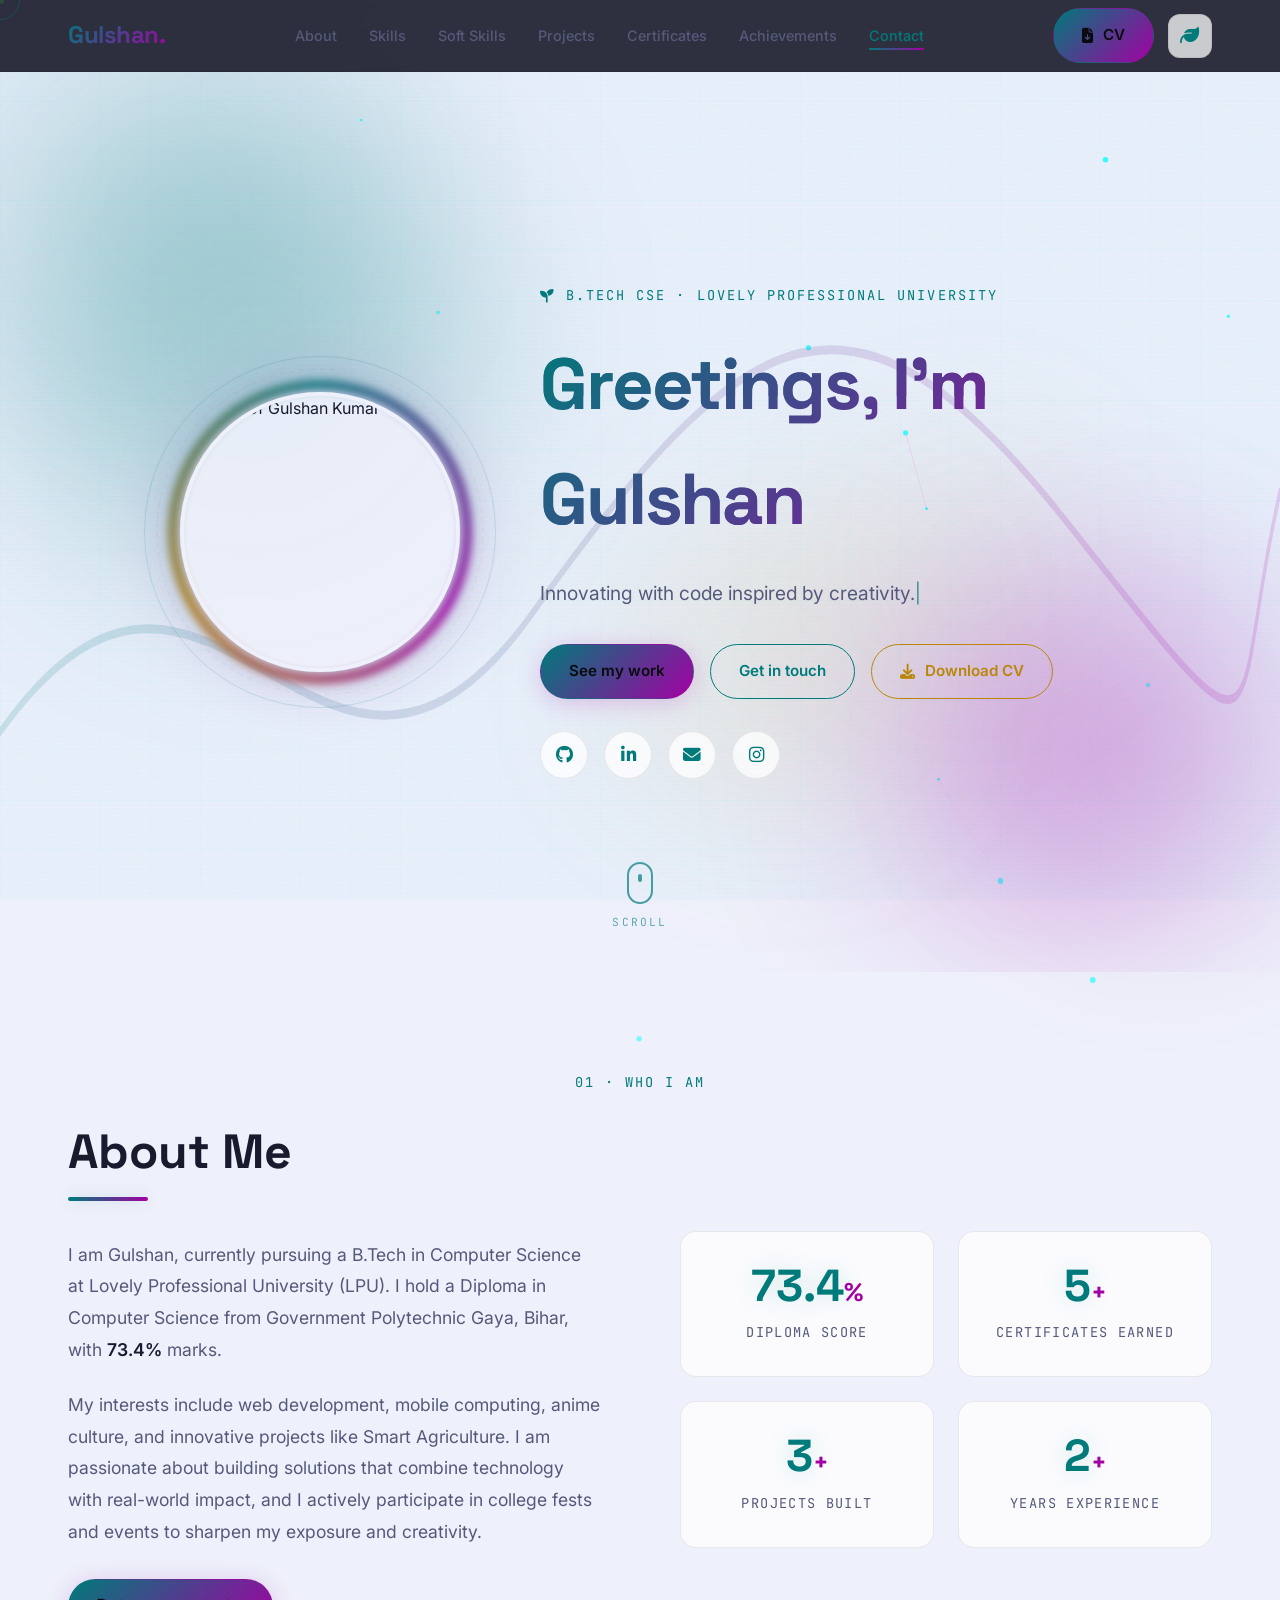
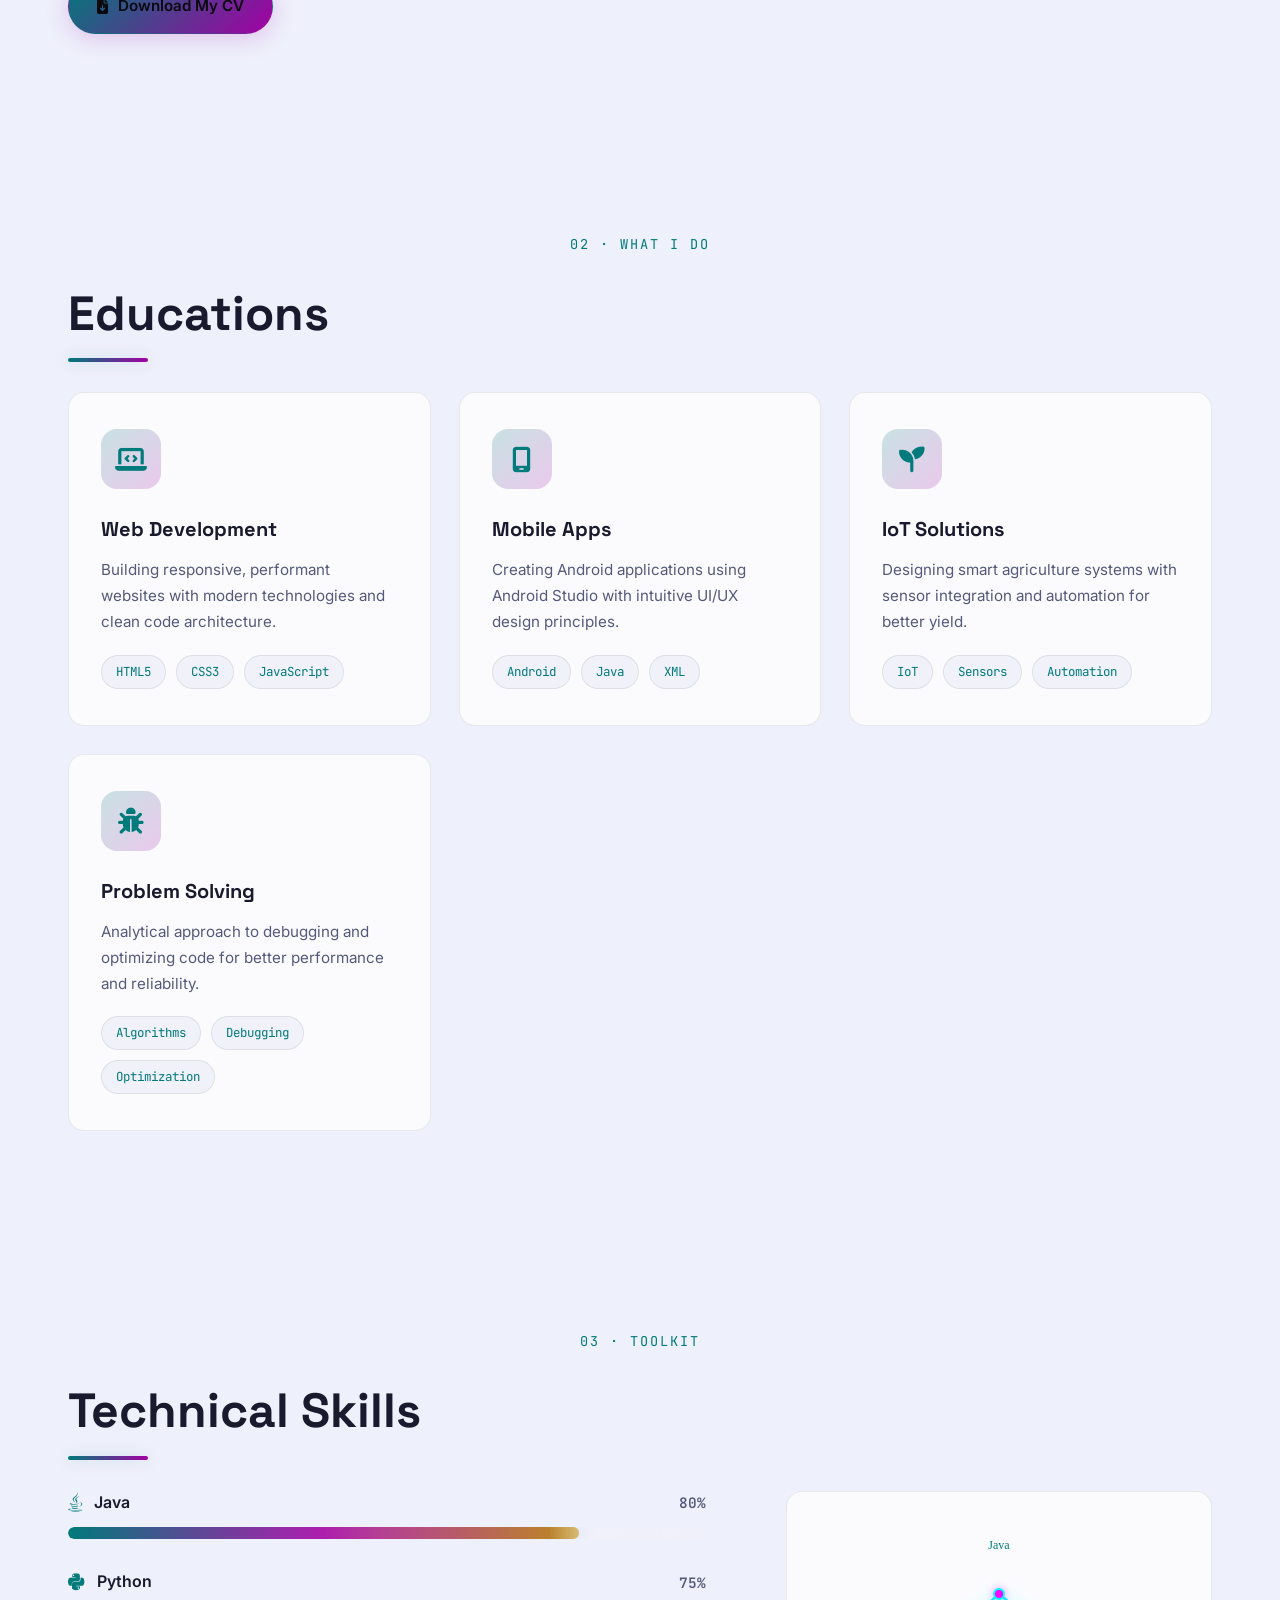
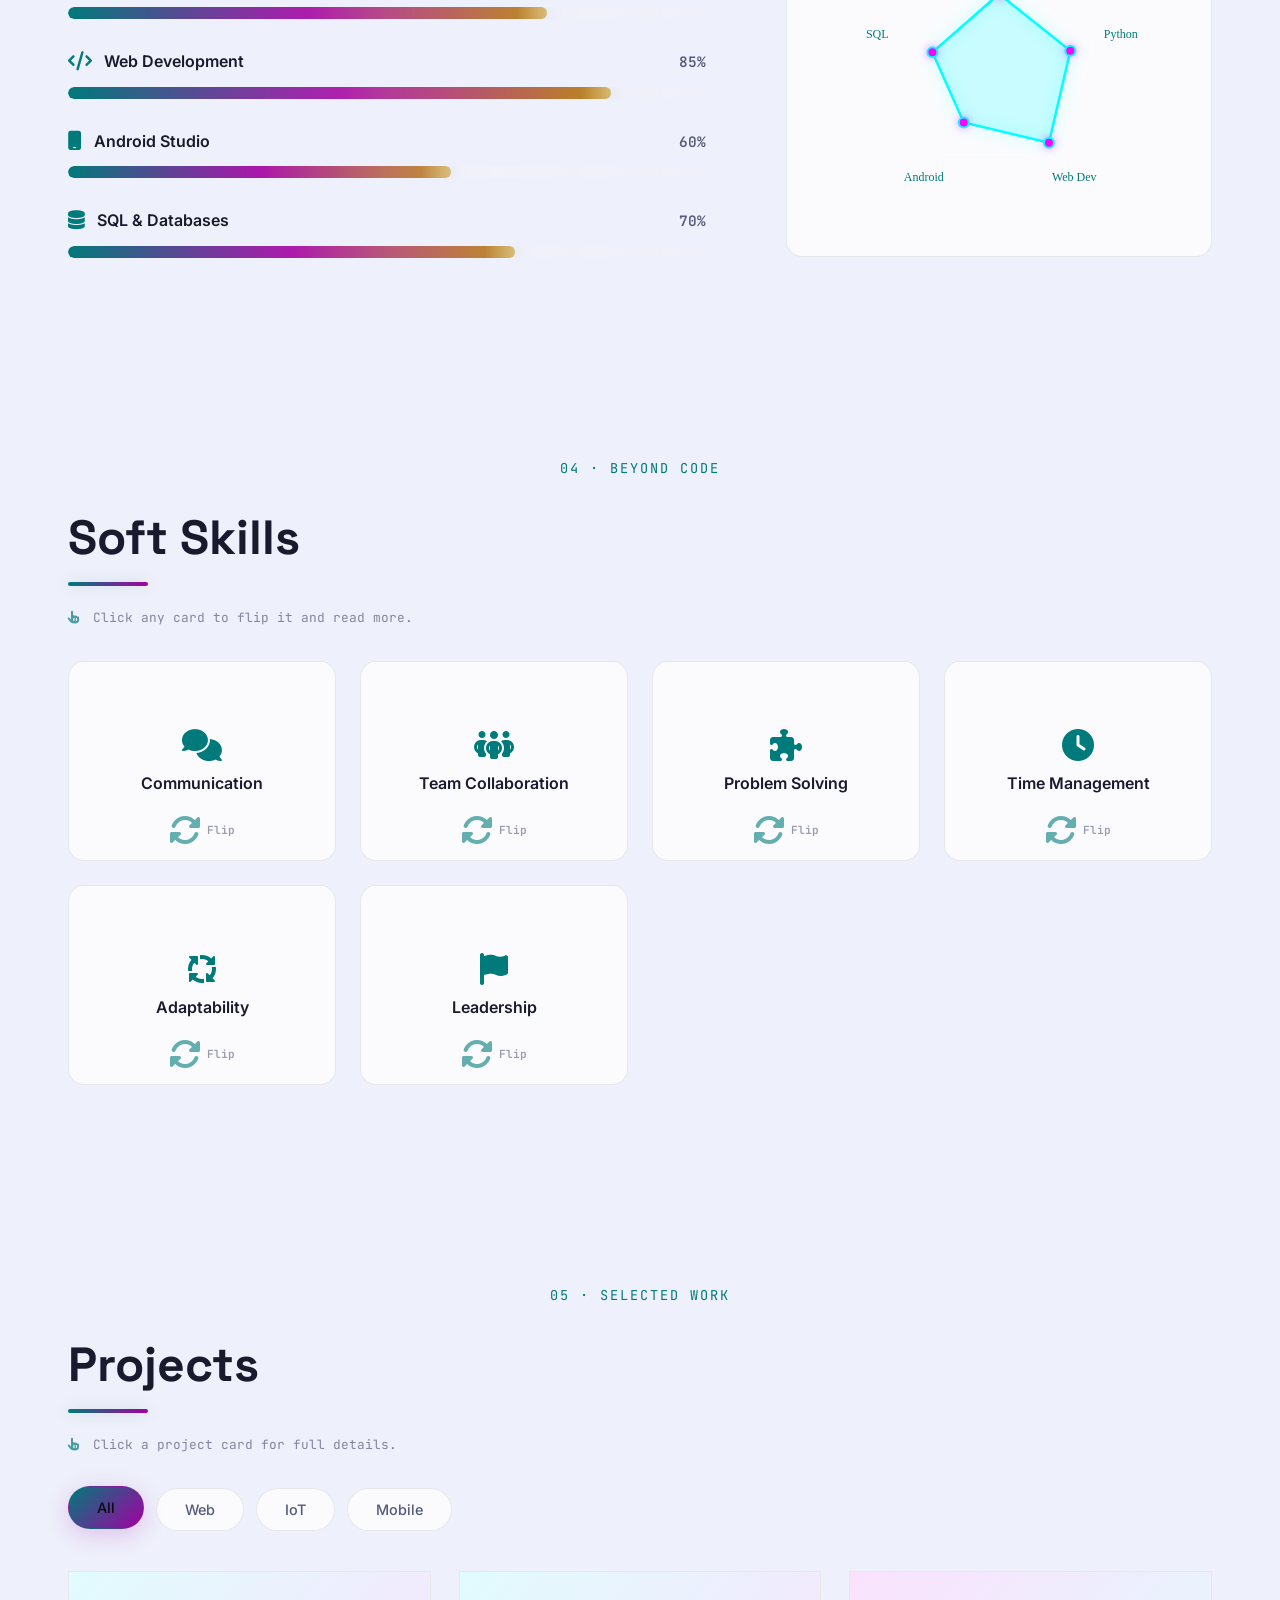
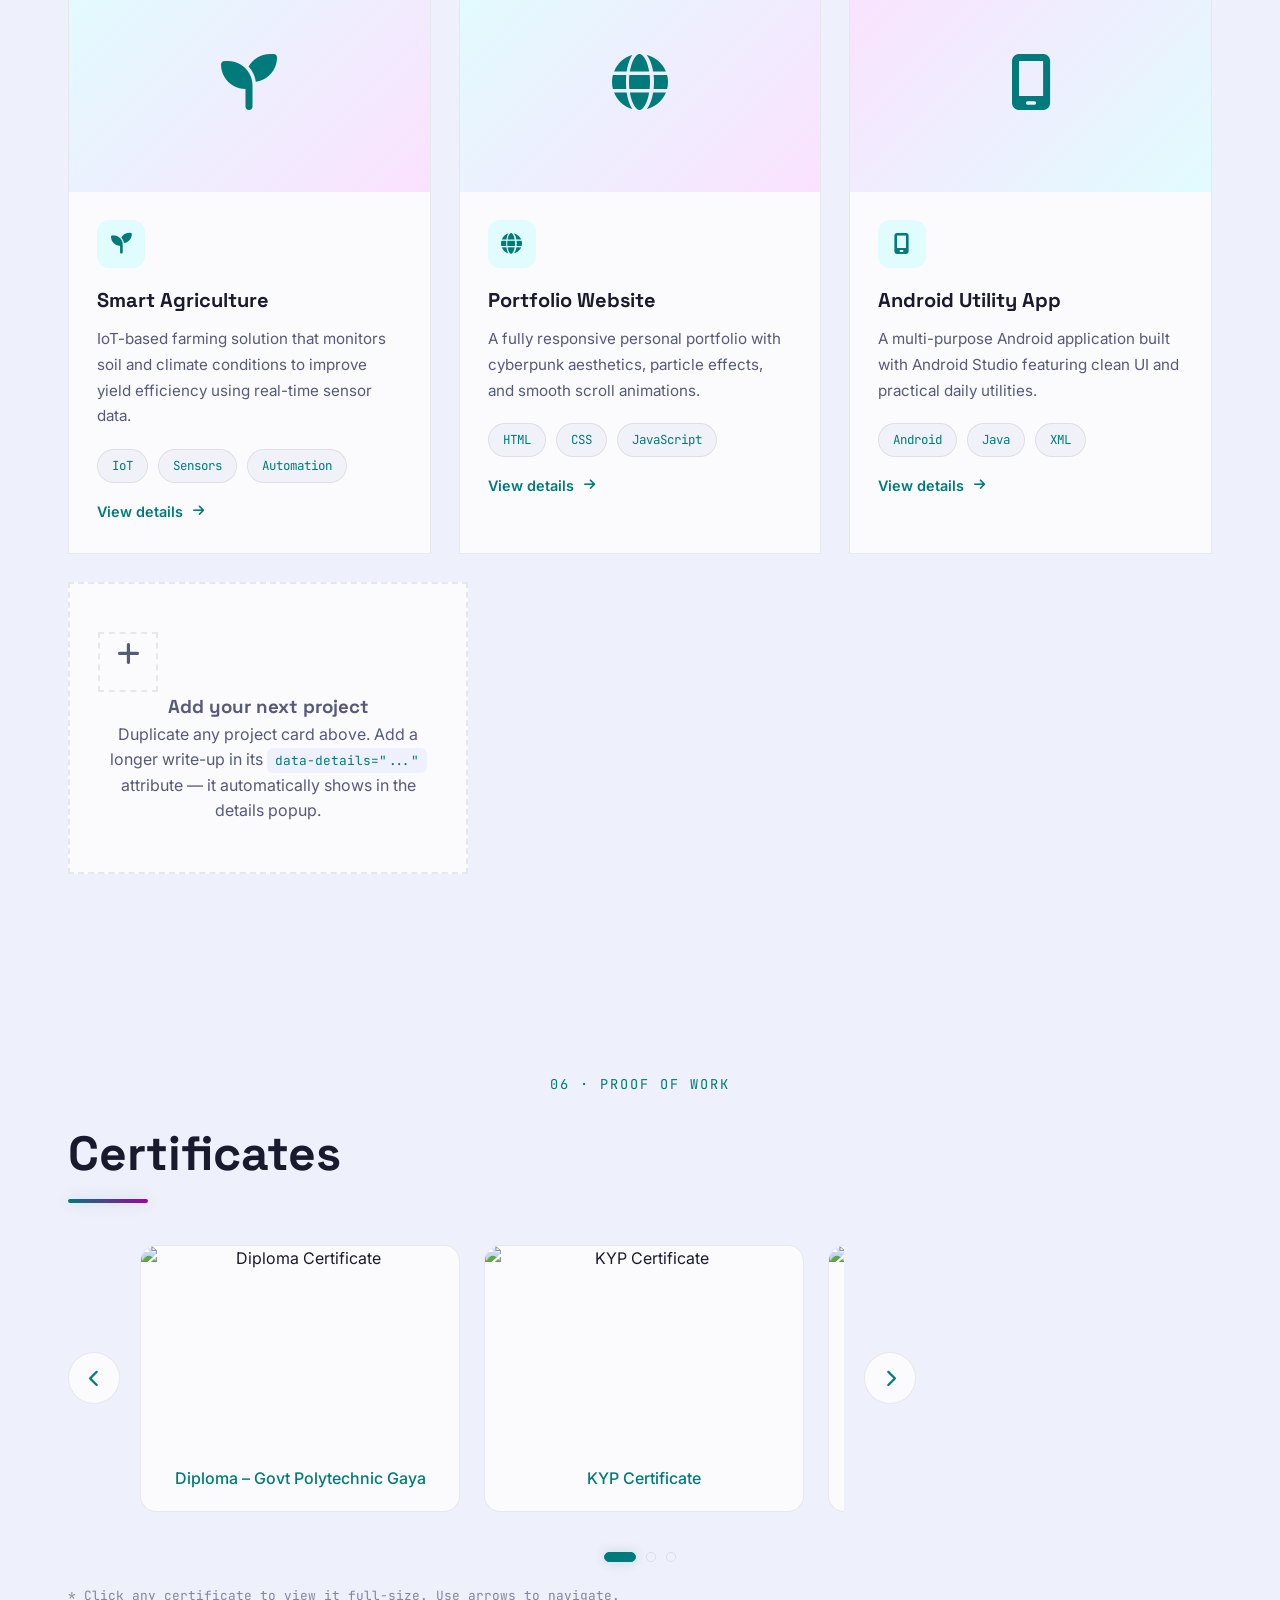
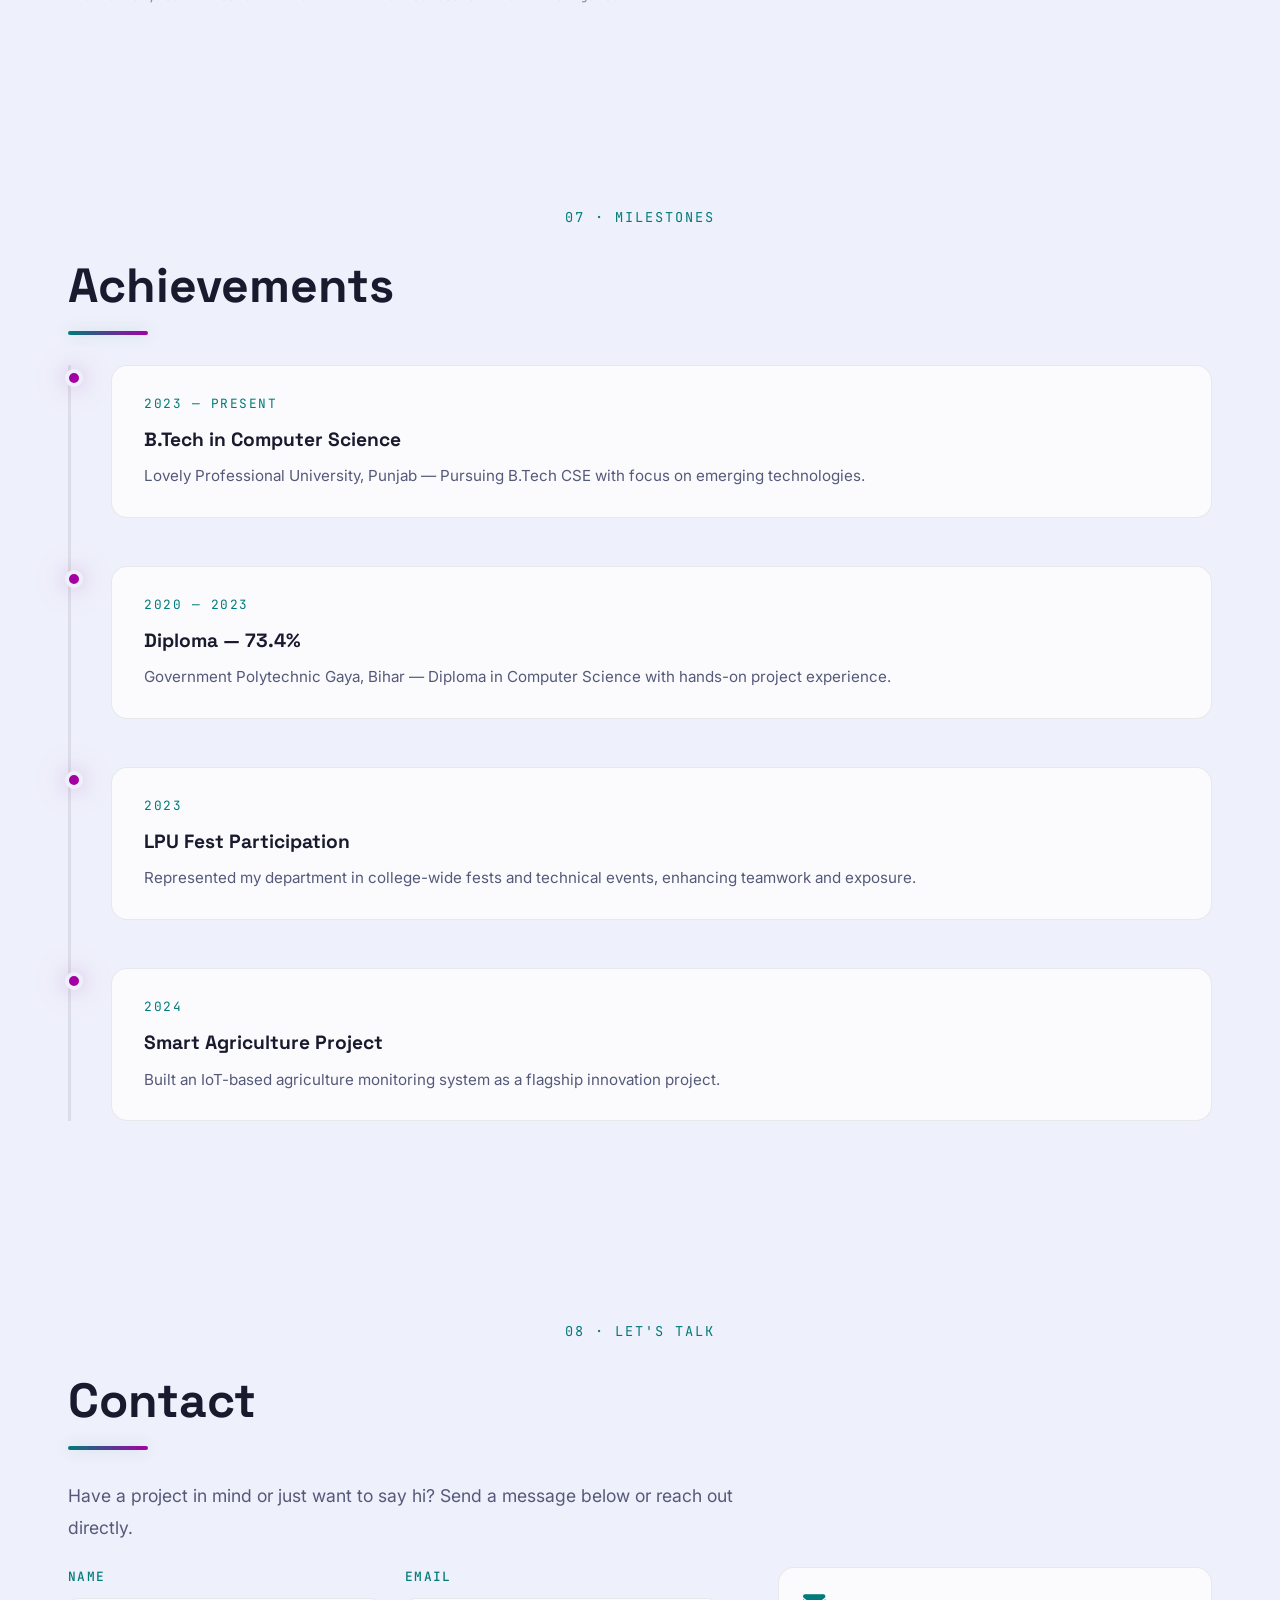
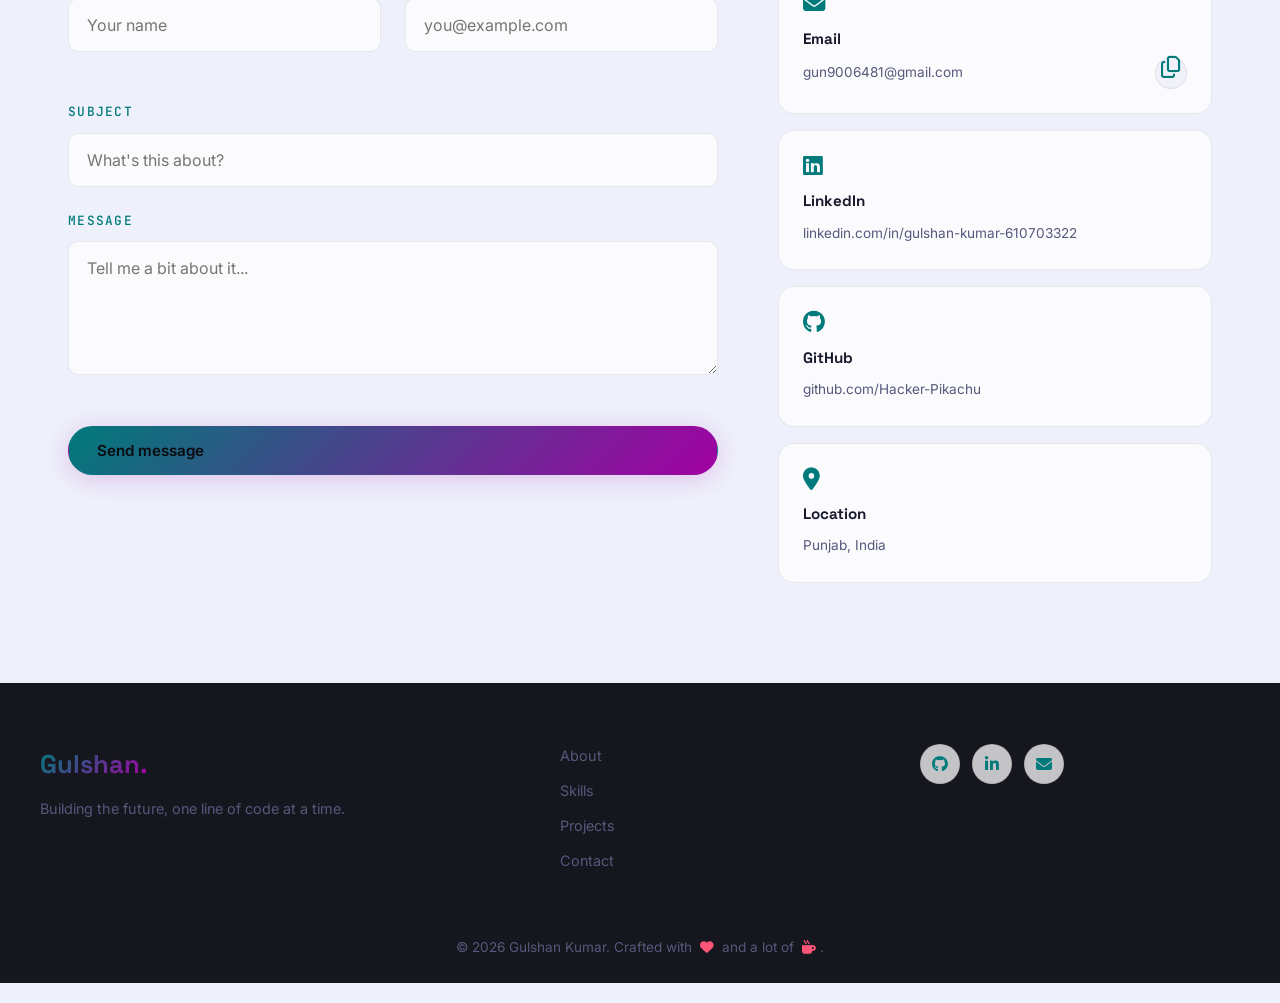
==== commit abf7b76a: "Update print statement from 'Hello' to 'Goodbye'" ====
--- a/index.html
+++ b/index.html
@@ -93,7 +93,7 @@
     </div>
     <div class="hero-text">
       <p class="eyebrow" data-scramble><i class="fa-solid fa-seedling"></i> B.Tech CSE · Lovely Professional University</p>
-      <h1 class="gradient-text glitch-text" data-text="Hi, I'm Gulshan">Greetings, I'm Gulshan</h1>
+      <h1 class="gradient-text glitch-text" data-text="Greetings, I'm Gulshan">Greetings, I'm Gulshan</h1>
       <p class="hero-sub"><span id="typewriter"></span><span class="typewriter-cursor">|</span></p>
       <div class="hero-actions">
         <a href="#projects" class="btn btn-primary magnetic">See my work</a>
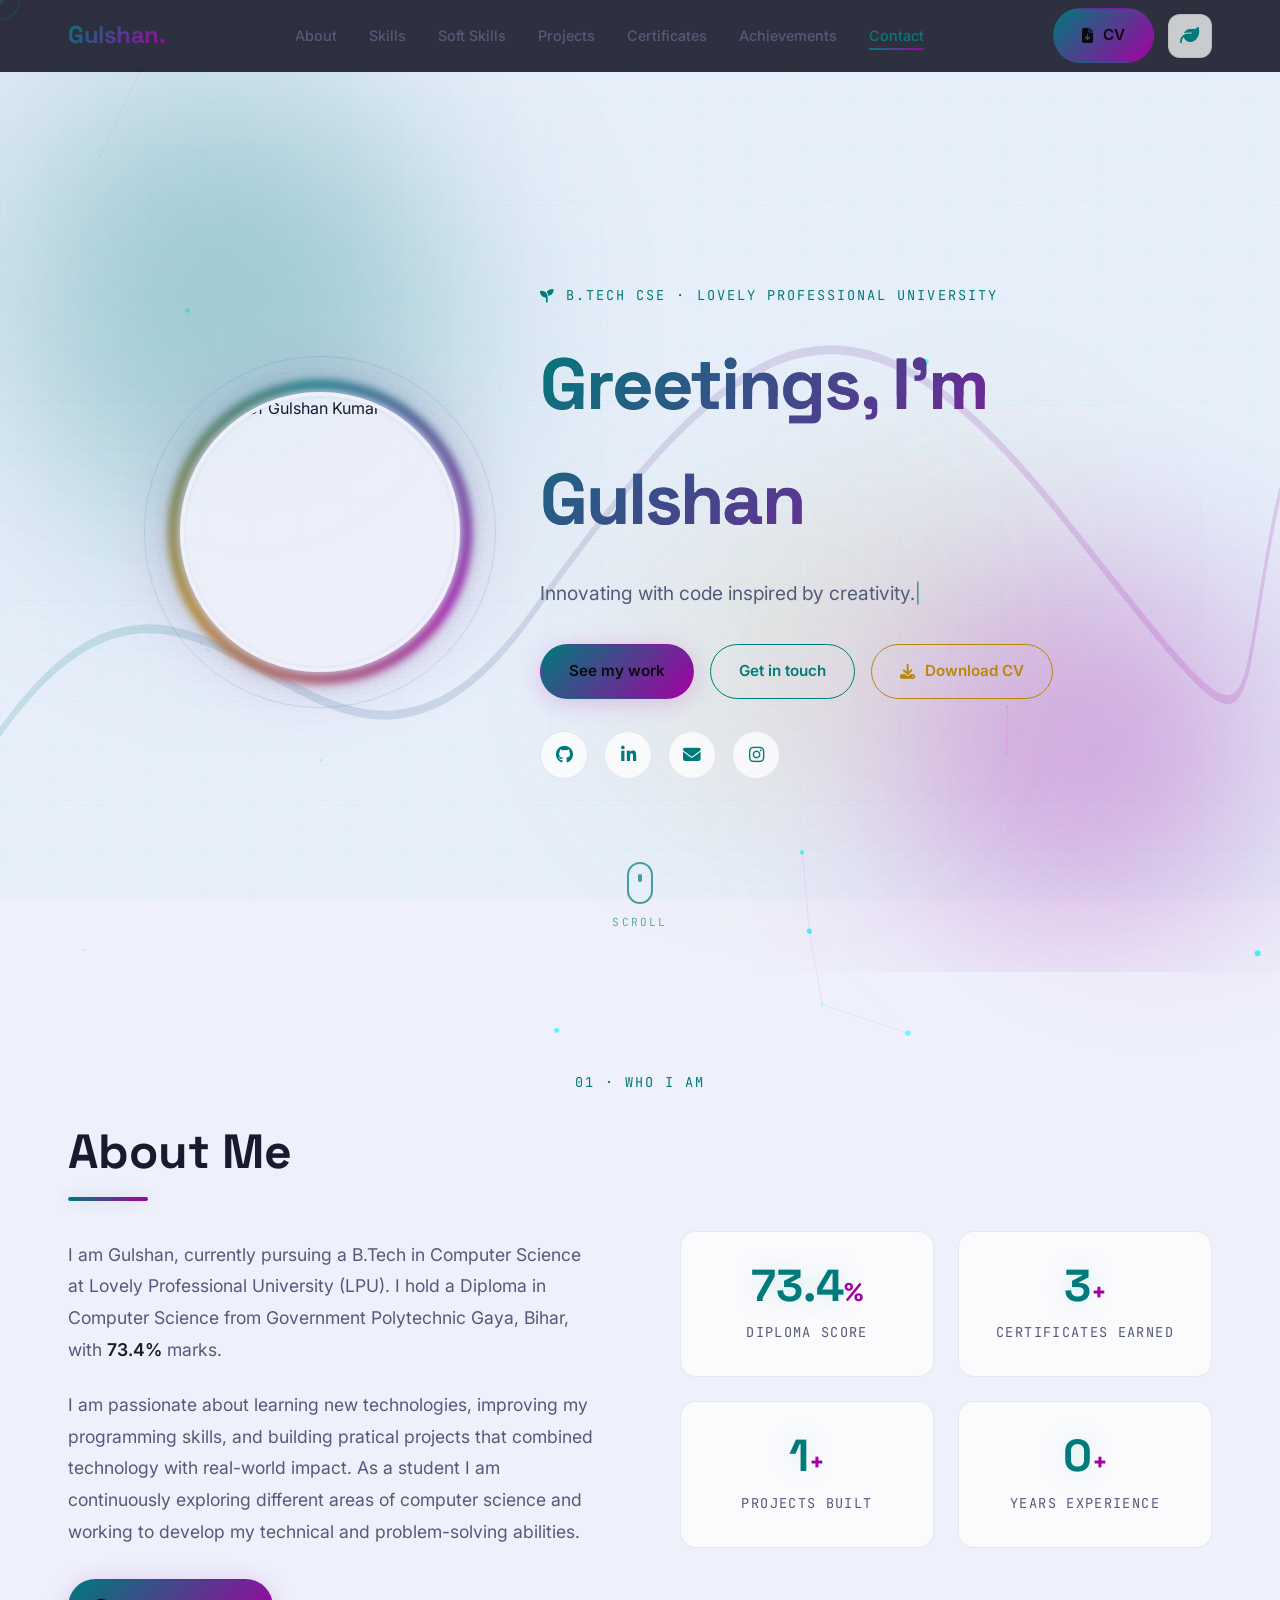
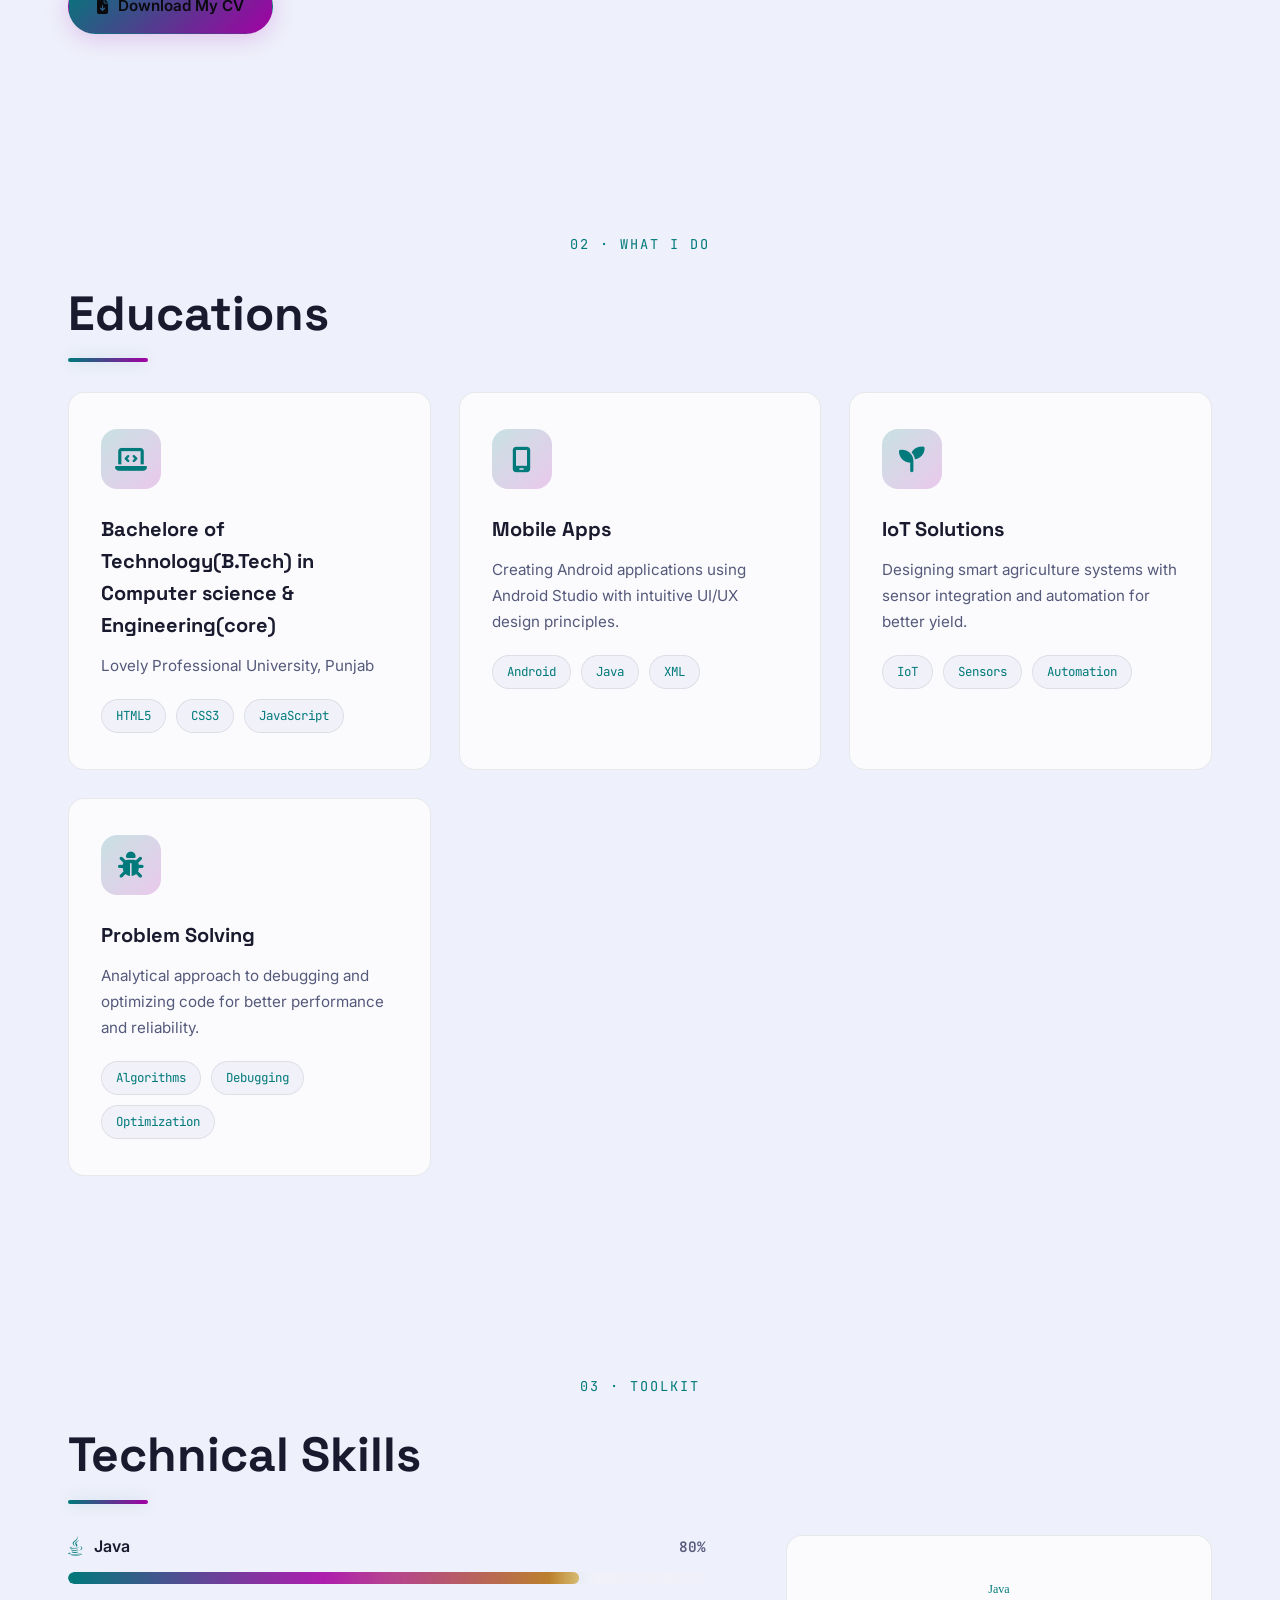
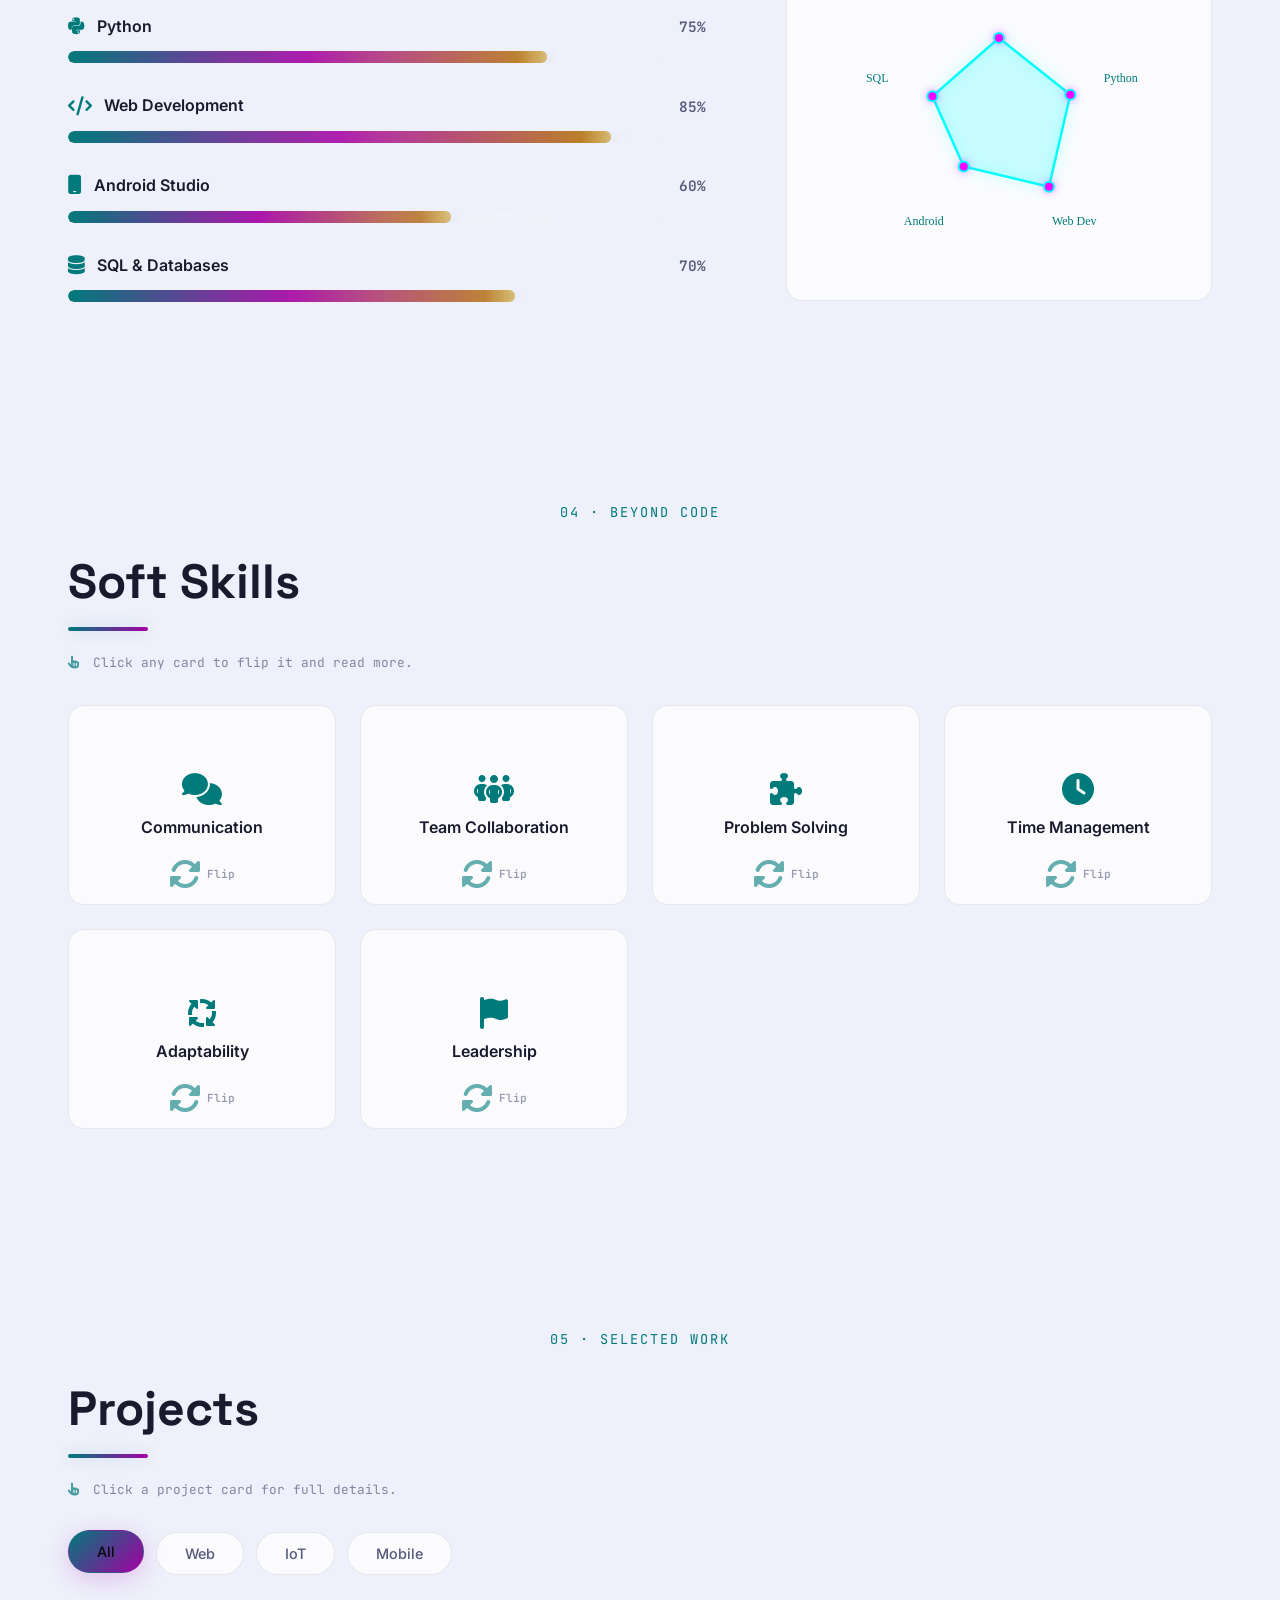
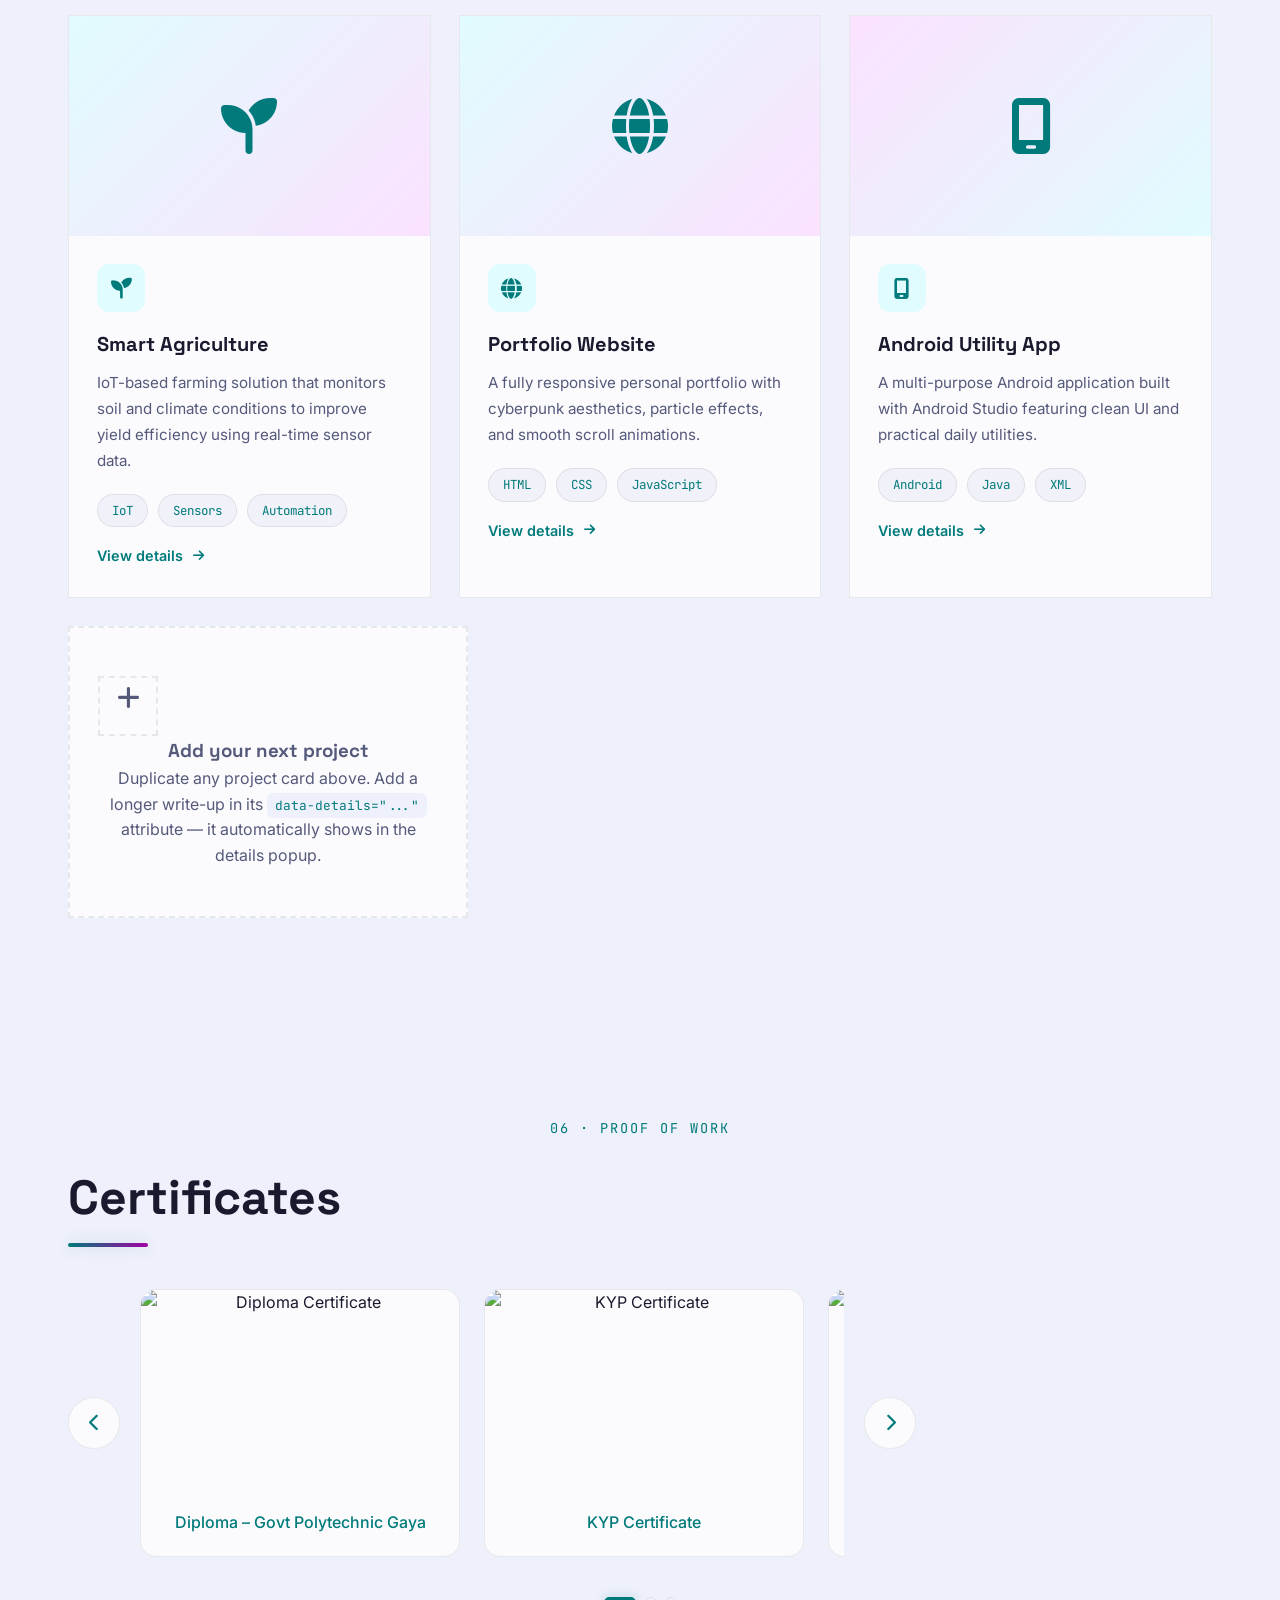
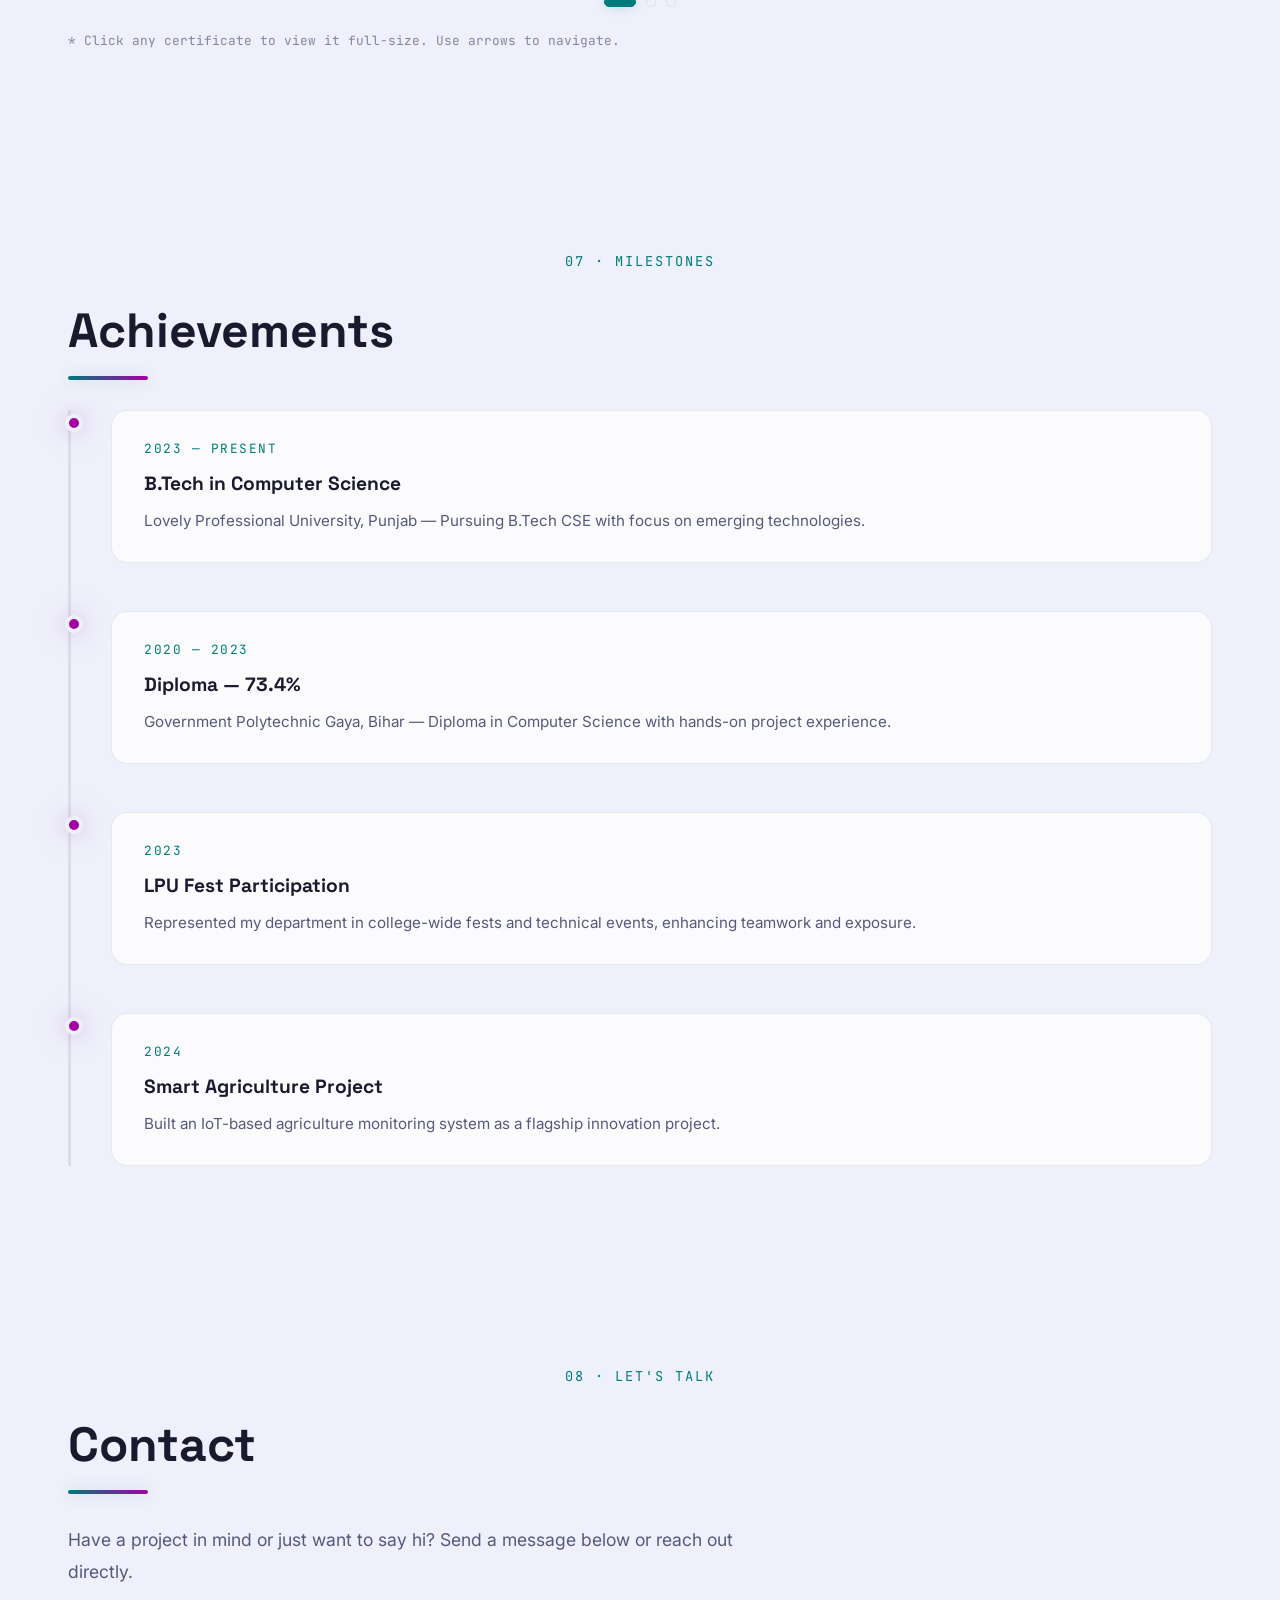
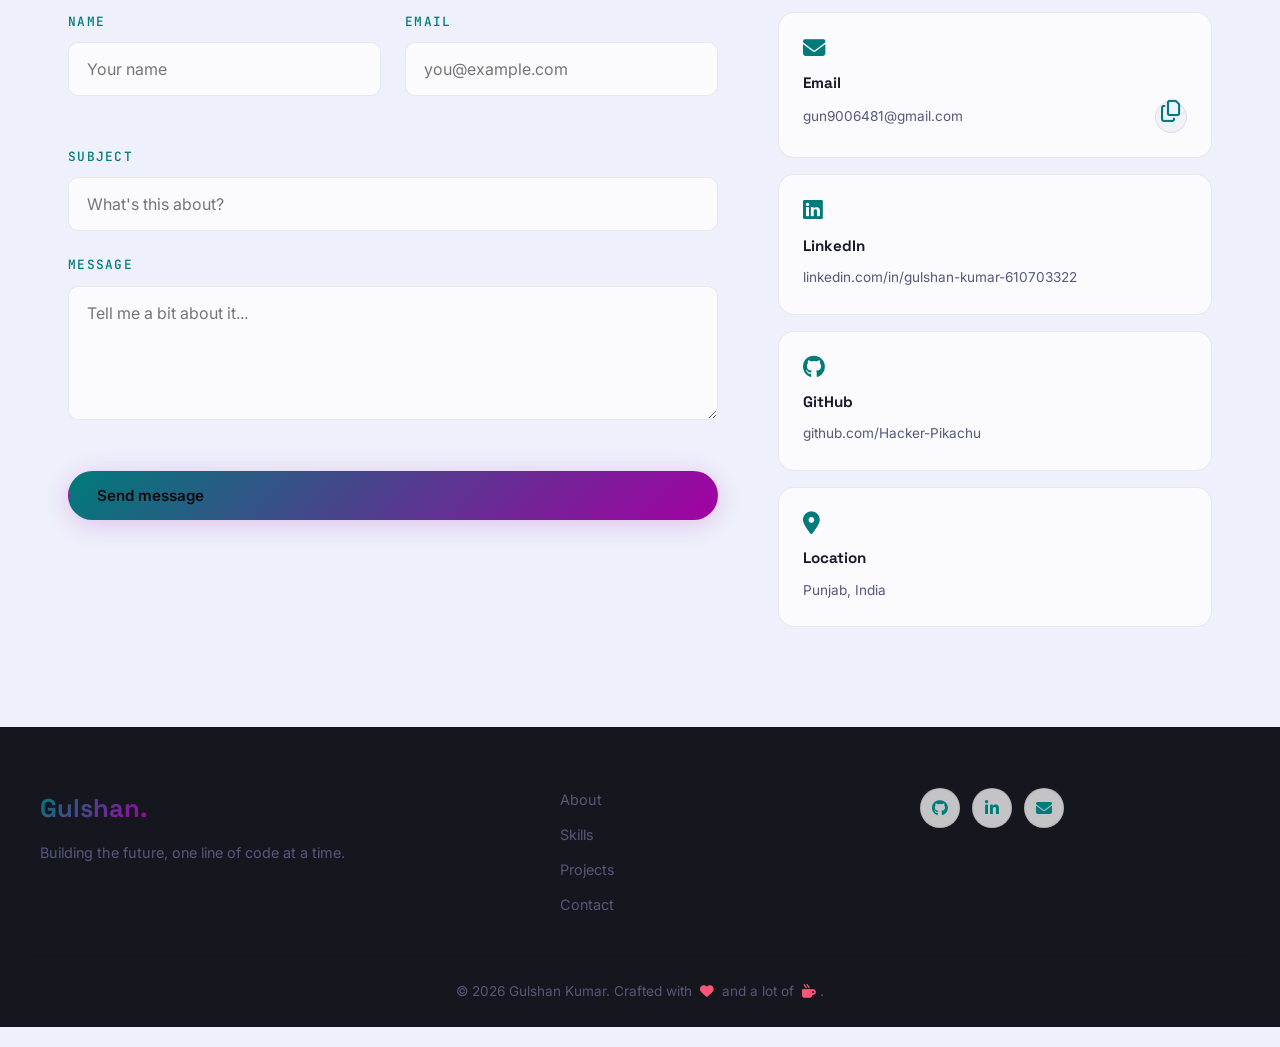
==== commit 161c95b0: "Update print statement from 'Hello' to 'Goodbye'" ====
--- a/index.html
+++ b/index.html
@@ -121,7 +121,7 @@
     <div class="about-grid">
       <div class="about-text">
         <p class="section-text">I am Gulshan, currently pursuing a B.Tech in Computer Science at Lovely Professional University (LPU). I hold a Diploma in Computer Science from Government Polytechnic Gaya, Bihar, with <strong>73.4%</strong> marks.</p>
-        <p class="section-text">My interests include web development, mobile computing, anime culture, and innovative projects like Smart Agriculture. I am passionate about building solutions that combine technology with real-world impact, and I actively participate in college fests and events to sharpen my exposure and creativity.</p>
+        <p class="section-text">I am passionate about learning new technologies, improving my programming skills, and building pratical projects that combined technology with real-world impact. As a student I am continuously exploring different areas of computer science and working to develop my technical and problem-solving abilities.</p>
         <div class="about-actions">
           <a href="assets/cv.pdf" class="btn btn-primary magnetic" download id="cvDownloadAbout"><i class="fa-solid fa-file-arrow-down"></i> Download My CV</a>
         </div>
@@ -129,9 +129,9 @@
       <div class="about-visual">
         <div class="about-stats">
           <div class="stat-card reveal"><span class="stat-num" data-count="73.4">0</span><span class="stat-suffix">%</span><span class="stat-label">Diploma Score</span></div>
-          <div class="stat-card reveal"><span class="stat-num" data-count="5">0</span><span class="stat-suffix">+</span><span class="stat-label">Certificates Earned</span></div>
-          <div class="stat-card reveal"><span class="stat-num" data-count="3">0</span><span class="stat-suffix">+</span><span class="stat-label">Projects Built</span></div>
-          <div class="stat-card reveal"><span class="stat-num" data-count="2">0</span><span class="stat-suffix">+</span><span class="stat-label">Years Experience</span></div>
+          <div class="stat-card reveal"><span class="stat-num" data-count="3">0</span><span class="stat-suffix">+</span><span class="stat-label">Certificates Earned</span></div>
+          <div class="stat-card reveal"><span class="stat-num" data-count="1">0</span><span class="stat-suffix">+</span><span class="stat-label">Projects Built</span></div>
+          <div class="stat-card reveal"><span class="stat-num" data-count="0">0</span><span class="stat-suffix">+</span><span class="stat-label">Years Experience</span></div>
         </div>
       </div>
     </div>
@@ -141,7 +141,7 @@
     <p class="eyebrow" data-scramble>02 · What I do</p>
     <h2 data-scramble>Educations</h2>
     <div class="service-grid">
-      <div class="service-card tilt reveal"><div class="service-icon"><i class="fa-solid fa-laptop-code"></i></div><h3>Web Development</h3><p>Building responsive, performant websites with modern technologies and clean code architecture.</p><div class="service-tags"><span class="tag">HTML5</span><span class="tag">CSS3</span><span class="tag">JavaScript</span></div></div>
+      <div class="service-card tilt reveal"><div class="service-icon"><i class="fa-solid fa-laptop-code"></i></div><h3>Bachelore of Technology(B.Tech) in Computer science & Engineering(core)</h3><p>Lovely Professional University, Punjab</p><div class="service-tags"><span class="tag">HTML5</span><span class="tag">CSS3</span><span class="tag">JavaScript</span></div></div>
       <div class="service-card tilt reveal"><div class="service-icon"><i class="fa-solid fa-mobile-screen"></i></div><h3>Mobile Apps</h3><p>Creating Android applications using Android Studio with intuitive UI/UX design principles.</p><div class="service-tags"><span class="tag">Android</span><span class="tag">Java</span><span class="tag">XML</span></div></div>
       <div class="service-card tilt reveal"><div class="service-icon"><i class="fa-solid fa-seedling"></i></div><h3>IoT Solutions</h3><p>Designing smart agriculture systems with sensor integration and automation for better yield.</p><div class="service-tags"><span class="tag">IoT</span><span class="tag">Sensors</span><span class="tag">Automation</span></div></div>
       <div class="service-card tilt reveal"><div class="service-icon"><i class="fa-solid fa-bug"></i></div><h3>Problem Solving</h3><p>Analytical approach to debugging and optimizing code for better performance and reliability.</p><div class="service-tags"><span class="tag">Algorithms</span><span class="tag">Debugging</span><span class="tag">Optimization</span></div></div>
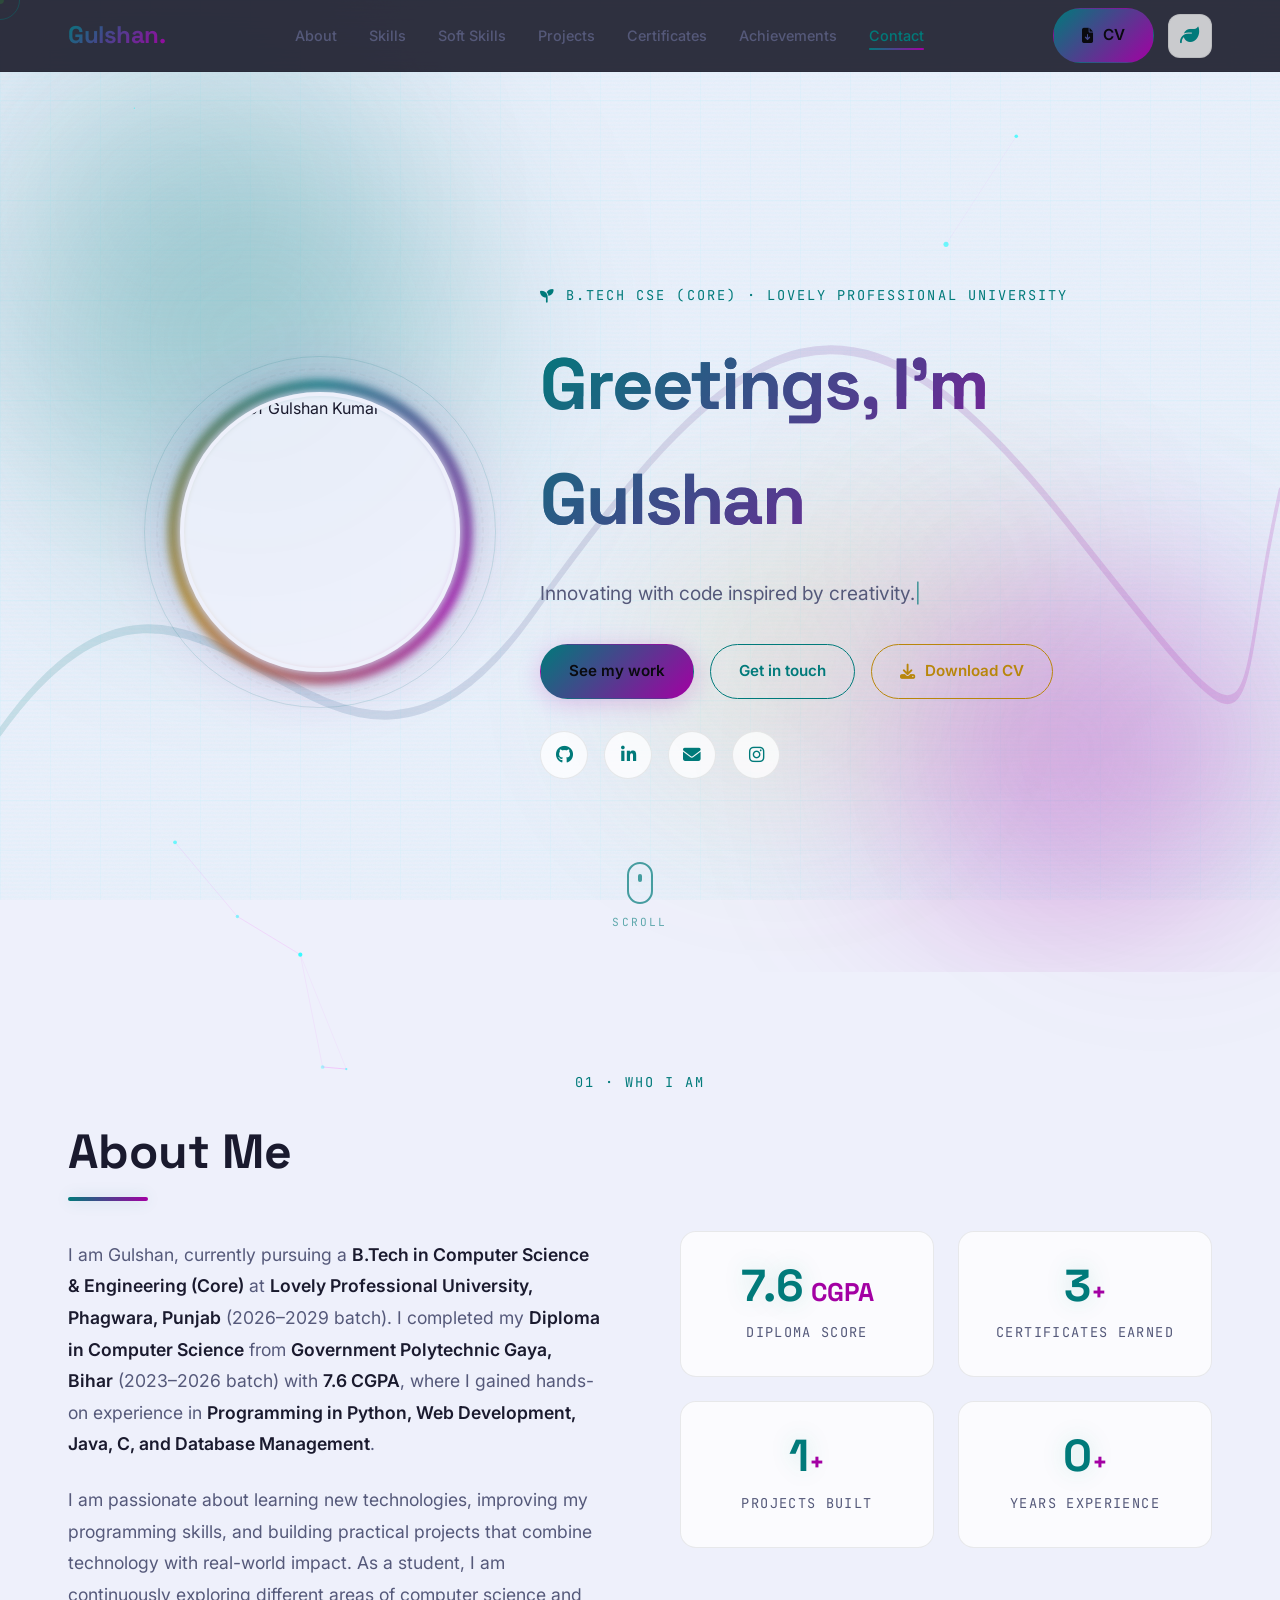
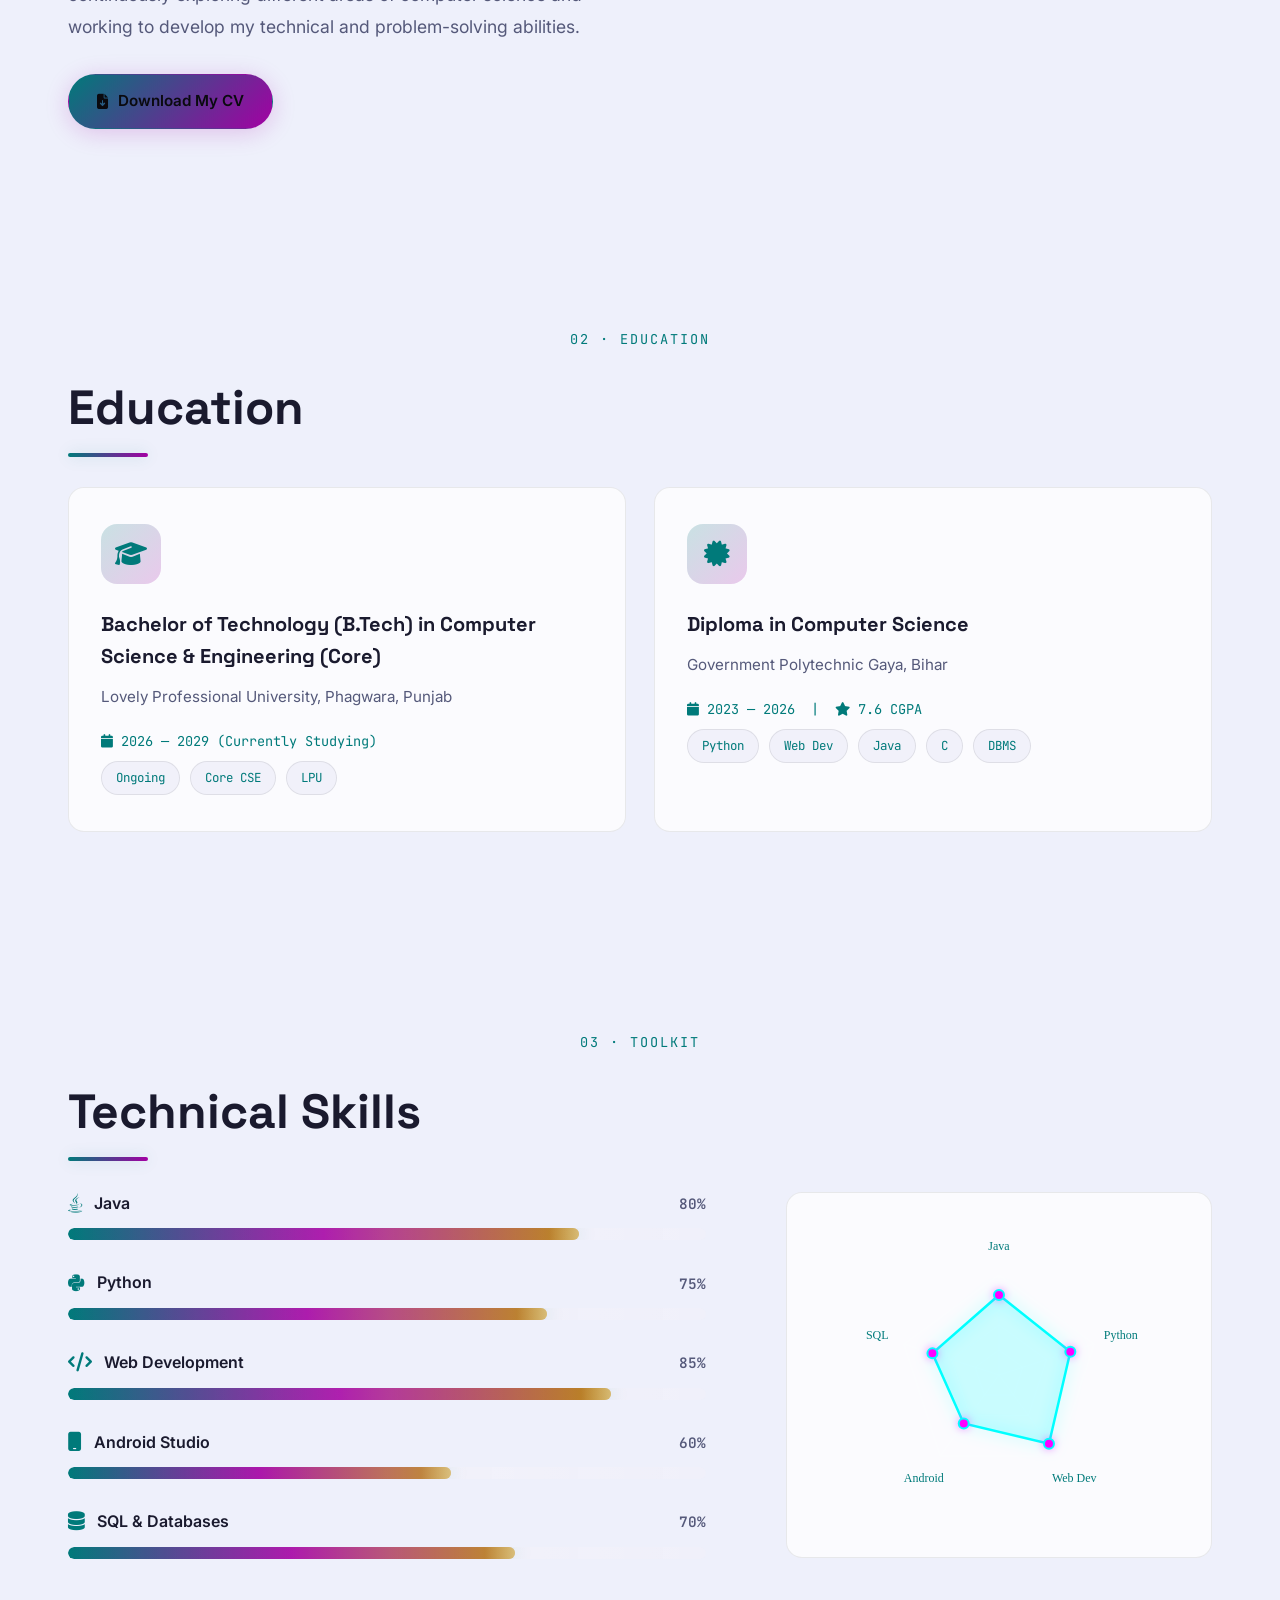
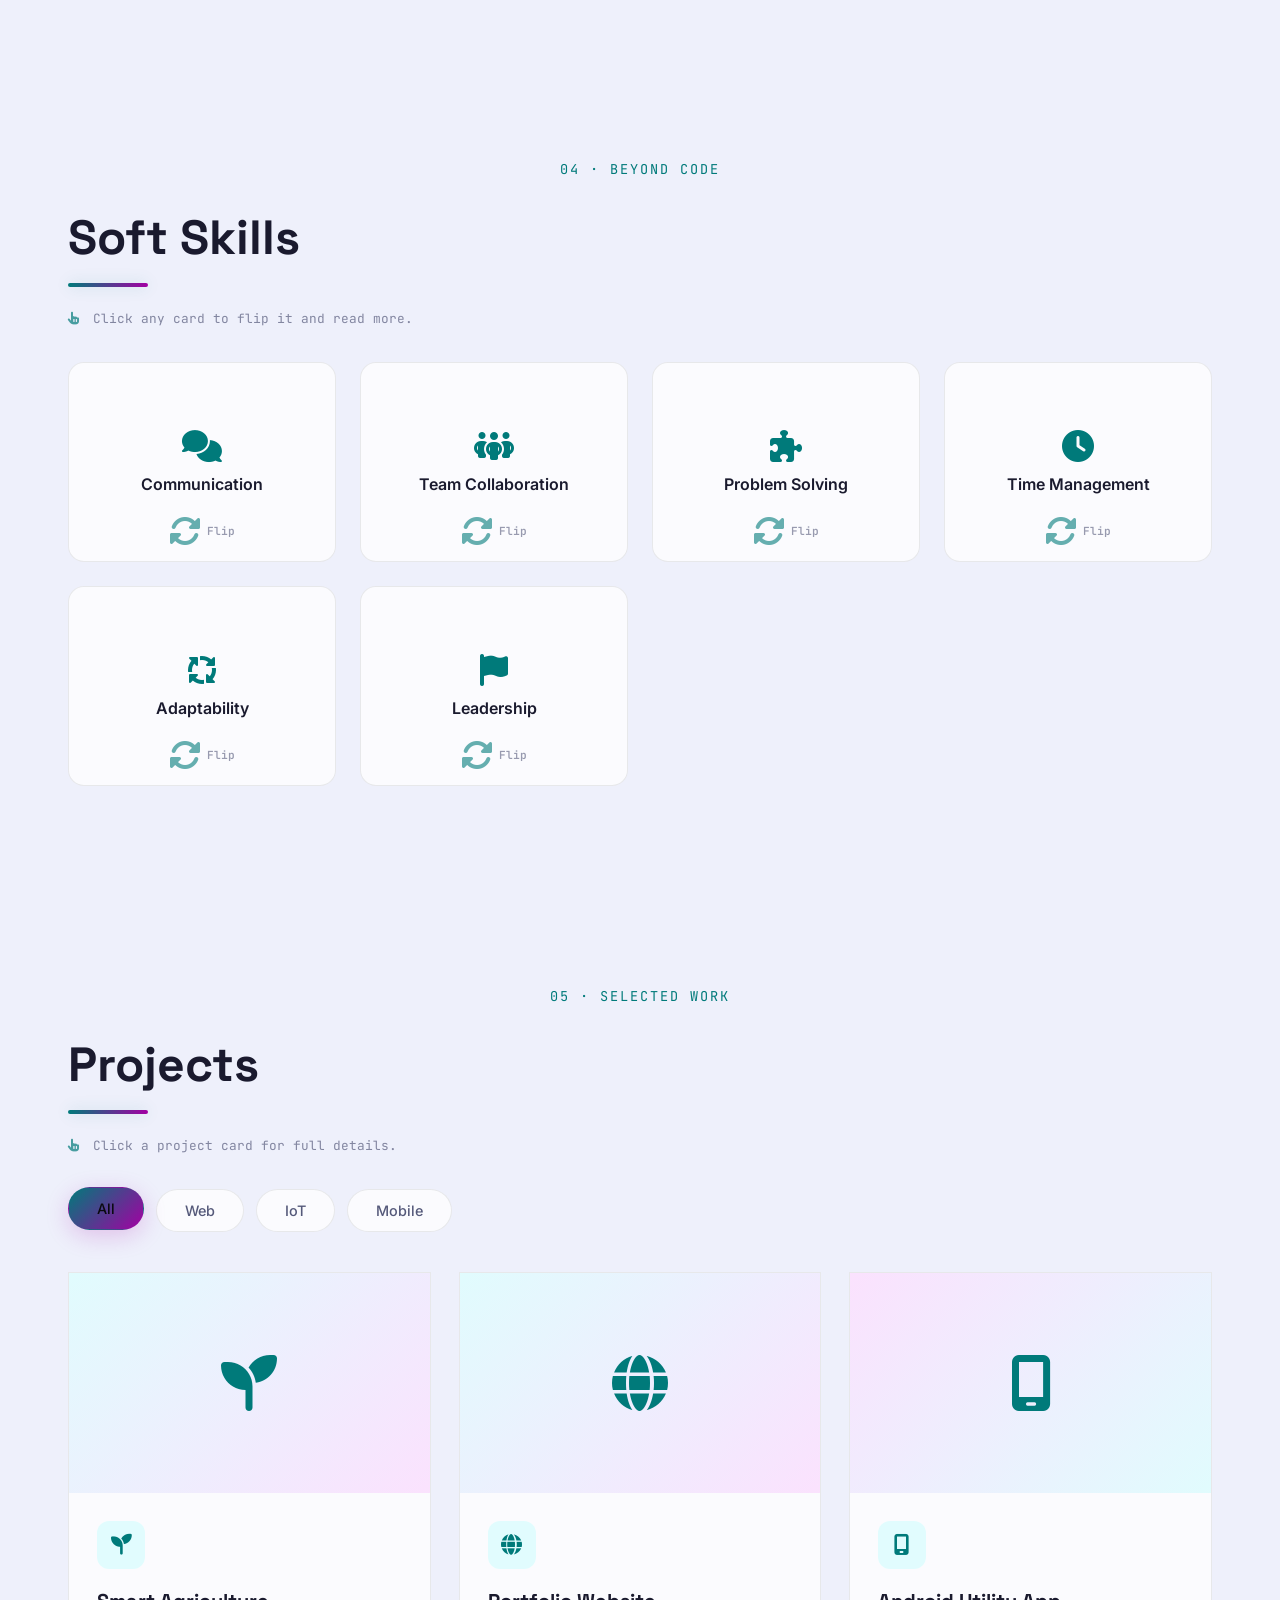
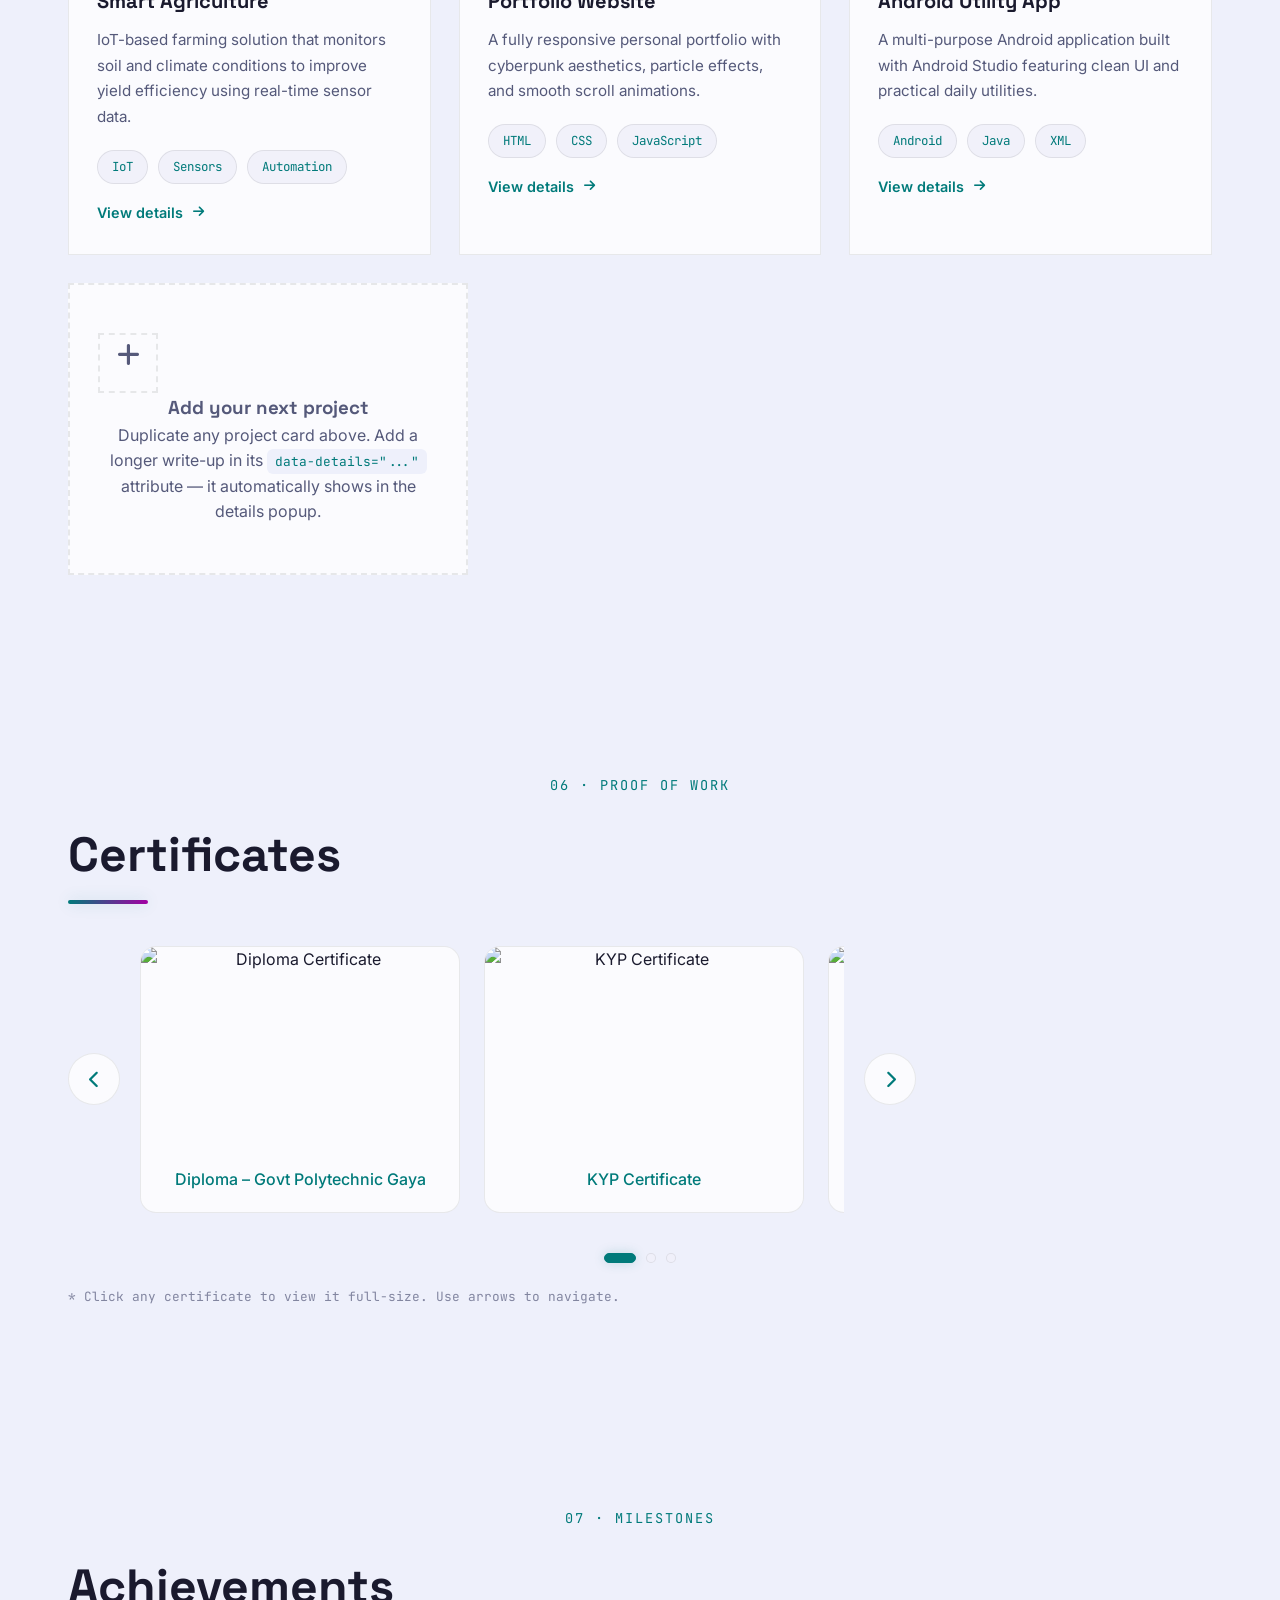
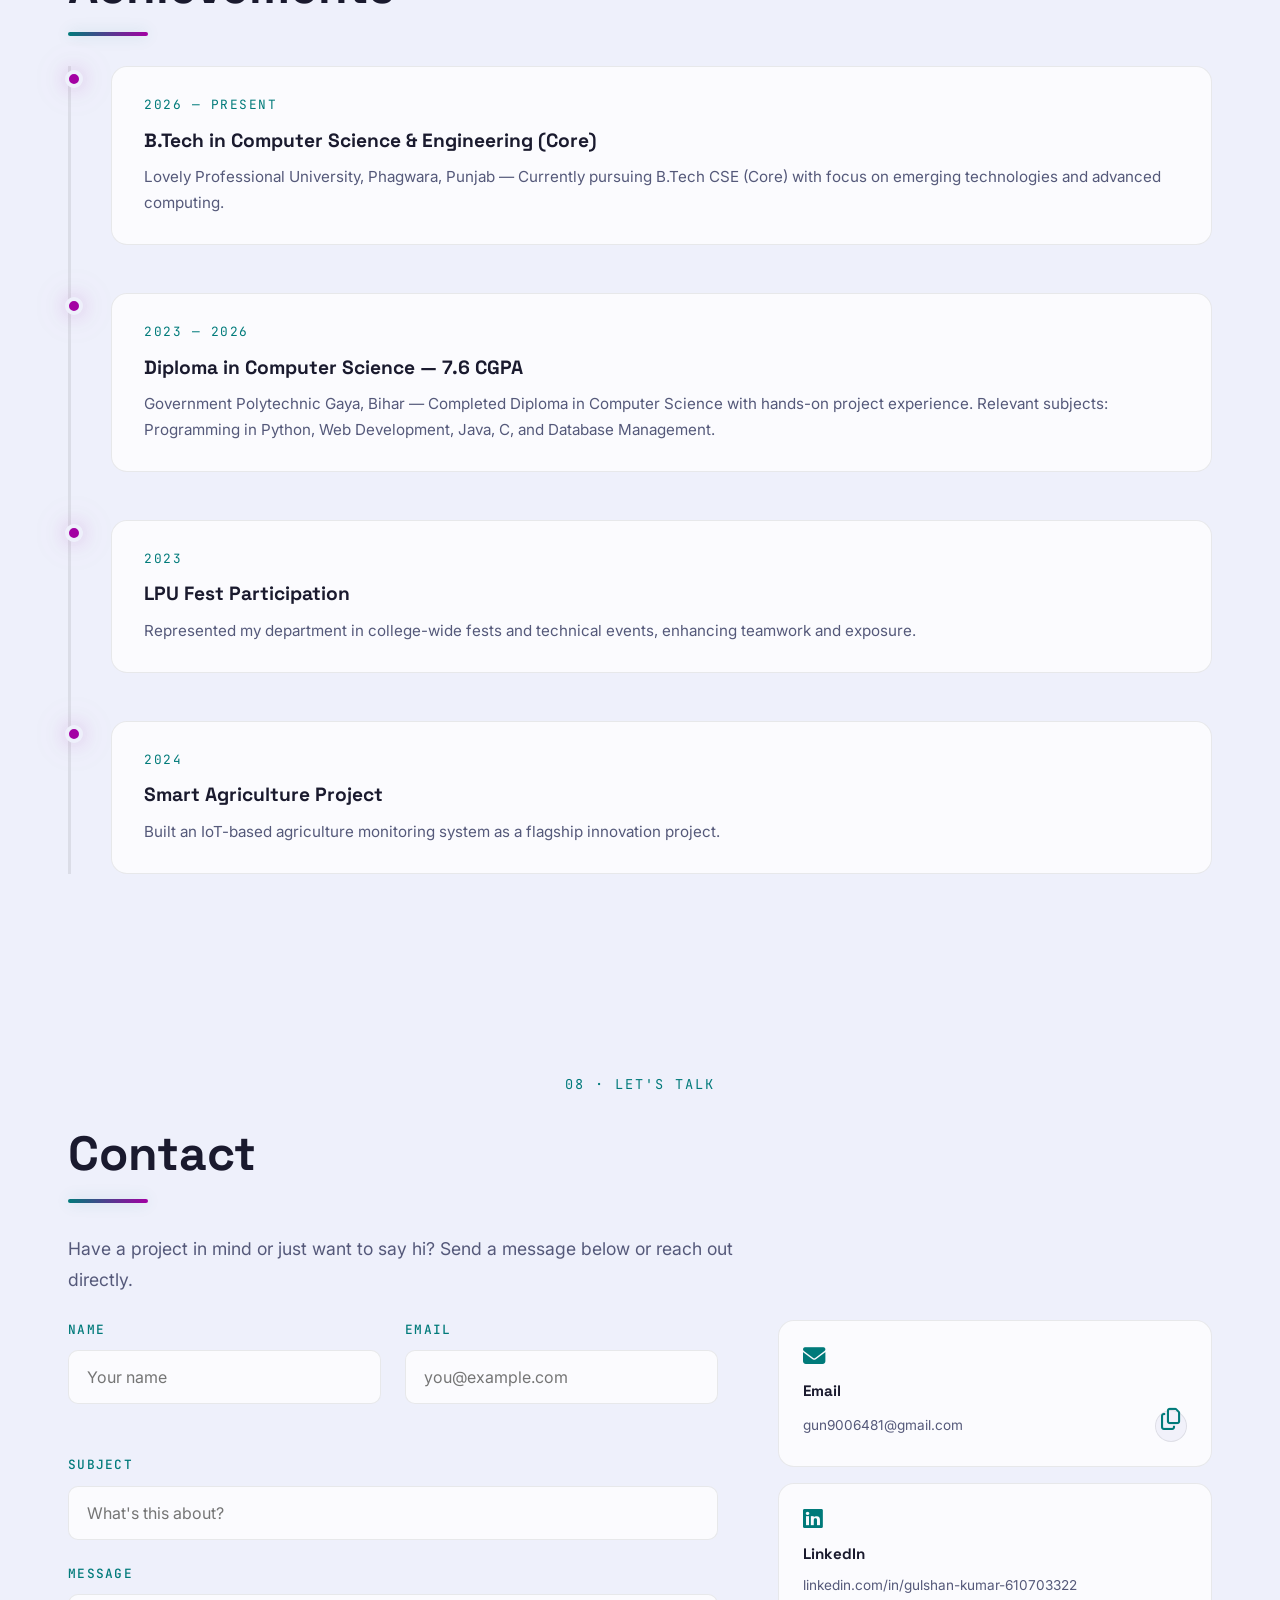
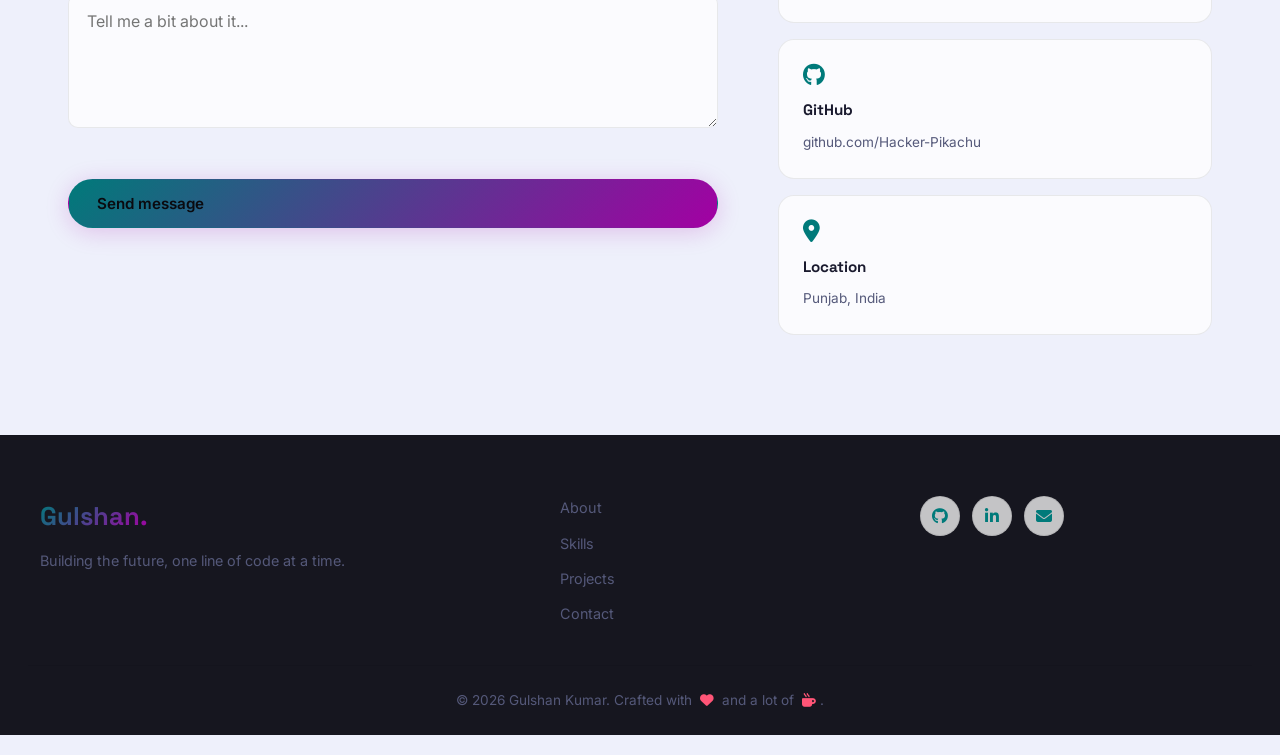
==== commit a45d9306: "Update print statement from 'Hello' to 'Goodbye'" ====
--- a/index.html
+++ b/index.html
@@ -23,6 +23,7 @@
 <link rel="stylesheet" href="https://cdnjs.cloudflare.com/ajax/libs/font-awesome/6.4.0/css/all.min.css">
 
 <link rel="stylesheet" href="style.css">
+<base target="_blank">
 <base target="_blank">
 </head>
 <body>
@@ -92,7 +93,7 @@
       <img src="images/profile.jpg" alt="Photo of Gulshan Kumar" loading="eager">
     </div>
     <div class="hero-text">
-      <p class="eyebrow" data-scramble><i class="fa-solid fa-seedling"></i> B.Tech CSE · Lovely Professional University</p>
+      <p class="eyebrow" data-scramble><i class="fa-solid fa-seedling"></i> B.Tech CSE (Core) · Lovely Professional University</p>
       <h1 class="gradient-text glitch-text" data-text="Greetings, I'm Gulshan">Greetings, I'm Gulshan</h1>
       <p class="hero-sub"><span id="typewriter"></span><span class="typewriter-cursor">|</span></p>
       <div class="hero-actions">
@@ -120,15 +121,15 @@
     <h2 data-scramble>About Me</h2>
     <div class="about-grid">
       <div class="about-text">
-        <p class="section-text">I am Gulshan, currently pursuing a B.Tech in Computer Science at Lovely Professional University (LPU). I hold a Diploma in Computer Science from Government Polytechnic Gaya, Bihar, with <strong>73.4%</strong> marks.</p>
-        <p class="section-text">I am passionate about learning new technologies, improving my programming skills, and building pratical projects that combined technology with real-world impact. As a student I am continuously exploring different areas of computer science and working to develop my technical and problem-solving abilities.</p>
+        <p class="section-text">I am Gulshan, currently pursuing a <strong>B.Tech in Computer Science & Engineering (Core)</strong> at <strong>Lovely Professional University, Phagwara, Punjab</strong> (2026–2029 batch). I completed my <strong>Diploma in Computer Science</strong> from <strong>Government Polytechnic Gaya, Bihar</strong> (2023–2026 batch) with <strong>7.6 CGPA</strong>, where I gained hands-on experience in <strong>Programming in Python, Web Development, Java, C, and Database Management</strong>.</p>
+        <p class="section-text">I am passionate about learning new technologies, improving my programming skills, and building practical projects that combine technology with real-world impact. As a student, I am continuously exploring different areas of computer science and working to develop my technical and problem-solving abilities.</p>
         <div class="about-actions">
           <a href="assets/cv.pdf" class="btn btn-primary magnetic" download id="cvDownloadAbout"><i class="fa-solid fa-file-arrow-down"></i> Download My CV</a>
         </div>
       </div>
       <div class="about-visual">
         <div class="about-stats">
-          <div class="stat-card reveal"><span class="stat-num" data-count="73.4">0</span><span class="stat-suffix">%</span><span class="stat-label">Diploma Score</span></div>
+          <div class="stat-card reveal"><span class="stat-num" data-count="7.6">0</span><span class="stat-suffix"> CGPA</span><span class="stat-label">Diploma Score</span></div>
           <div class="stat-card reveal"><span class="stat-num" data-count="3">0</span><span class="stat-suffix">+</span><span class="stat-label">Certificates Earned</span></div>
           <div class="stat-card reveal"><span class="stat-num" data-count="1">0</span><span class="stat-suffix">+</span><span class="stat-label">Projects Built</span></div>
           <div class="stat-card reveal"><span class="stat-num" data-count="0">0</span><span class="stat-suffix">+</span><span class="stat-label">Years Experience</span></div>
@@ -138,13 +139,23 @@
   </section>
 
   <section id="services" class="section reveal">
-    <p class="eyebrow" data-scramble>02 · What I do</p>
-    <h2 data-scramble>Educations</h2>
+    <p class="eyebrow" data-scramble>02 · Education</p>
+    <h2 data-scramble>Education</h2>
     <div class="service-grid">
-      <div class="service-card tilt reveal"><div class="service-icon"><i class="fa-solid fa-laptop-code"></i></div><h3>Bachelore of Technology(B.Tech) in Computer science & Engineering(core)</h3><p>Lovely Professional University, Punjab</p><div class="service-tags"><span class="tag">HTML5</span><span class="tag">CSS3</span><span class="tag">JavaScript</span></div></div>
-      <div class="service-card tilt reveal"><div class="service-icon"><i class="fa-solid fa-mobile-screen"></i></div><h3>Mobile Apps</h3><p>Creating Android applications using Android Studio with intuitive UI/UX design principles.</p><div class="service-tags"><span class="tag">Android</span><span class="tag">Java</span><span class="tag">XML</span></div></div>
-      <div class="service-card tilt reveal"><div class="service-icon"><i class="fa-solid fa-seedling"></i></div><h3>IoT Solutions</h3><p>Designing smart agriculture systems with sensor integration and automation for better yield.</p><div class="service-tags"><span class="tag">IoT</span><span class="tag">Sensors</span><span class="tag">Automation</span></div></div>
-      <div class="service-card tilt reveal"><div class="service-icon"><i class="fa-solid fa-bug"></i></div><h3>Problem Solving</h3><p>Analytical approach to debugging and optimizing code for better performance and reliability.</p><div class="service-tags"><span class="tag">Algorithms</span><span class="tag">Debugging</span><span class="tag">Optimization</span></div></div>
+      <div class="service-card tilt reveal">
+        <div class="service-icon"><i class="fa-solid fa-graduation-cap"></i></div>
+        <h3>Bachelor of Technology (B.Tech) in Computer Science & Engineering (Core)</h3>
+        <p>Lovely Professional University, Phagwara, Punjab</p>
+        <p style="color: var(--cyan); font-family: var(--font-mono); font-size: 0.85rem; margin: 8px 0;"><i class="fa-solid fa-calendar"></i> 2026 — 2029 (Currently Studying)</p>
+        <div class="service-tags"><span class="tag">Ongoing</span><span class="tag">Core CSE</span><span class="tag">LPU</span></div>
+      </div>
+      <div class="service-card tilt reveal">
+        <div class="service-icon"><i class="fa-solid fa-certificate"></i></div>
+        <h3>Diploma in Computer Science</h3>
+        <p>Government Polytechnic Gaya, Bihar</p>
+        <p style="color: var(--cyan); font-family: var(--font-mono); font-size: 0.85rem; margin: 8px 0;"><i class="fa-solid fa-calendar"></i> 2023 — 2026 &nbsp;|&nbsp; <i class="fa-solid fa-star"></i> 7.6 CGPA</p>
+        <div class="service-tags"><span class="tag">Python</span><span class="tag">Web Dev</span><span class="tag">Java</span><span class="tag">C</span><span class="tag">DBMS</span></div>
+      </div>
     </div>
   </section>
 
@@ -314,17 +325,17 @@
       <div class="timeline-item reveal">
         <div class="timeline-dot"></div>
         <div class="timeline-content">
-          <span class="timeline-date">2023 — Present</span>
-          <h3>B.Tech in Computer Science</h3>
-          <p>Lovely Professional University, Punjab — Pursuing B.Tech CSE with focus on emerging technologies.</p>
+          <span class="timeline-date">2026 — Present</span>
+          <h3>B.Tech in Computer Science & Engineering (Core)</h3>
+          <p>Lovely Professional University, Phagwara, Punjab — Currently pursuing B.Tech CSE (Core) with focus on emerging technologies and advanced computing.</p>
         </div>
       </div>
       <div class="timeline-item reveal">
         <div class="timeline-dot"></div>
         <div class="timeline-content">
-          <span class="timeline-date">2020 — 2023</span>
-          <h3>Diploma — 73.4%</h3>
-          <p>Government Polytechnic Gaya, Bihar — Diploma in Computer Science with hands-on project experience.</p>
+          <span class="timeline-date">2023 — 2026</span>
+          <h3>Diploma in Computer Science — 7.6 CGPA</h3>
+          <p>Government Polytechnic Gaya, Bihar — Completed Diploma in Computer Science with hands-on project experience. Relevant subjects: Programming in Python, Web Development, Java, C, and Database Management.</p>
         </div>
       </div>
       <div class="timeline-item reveal">
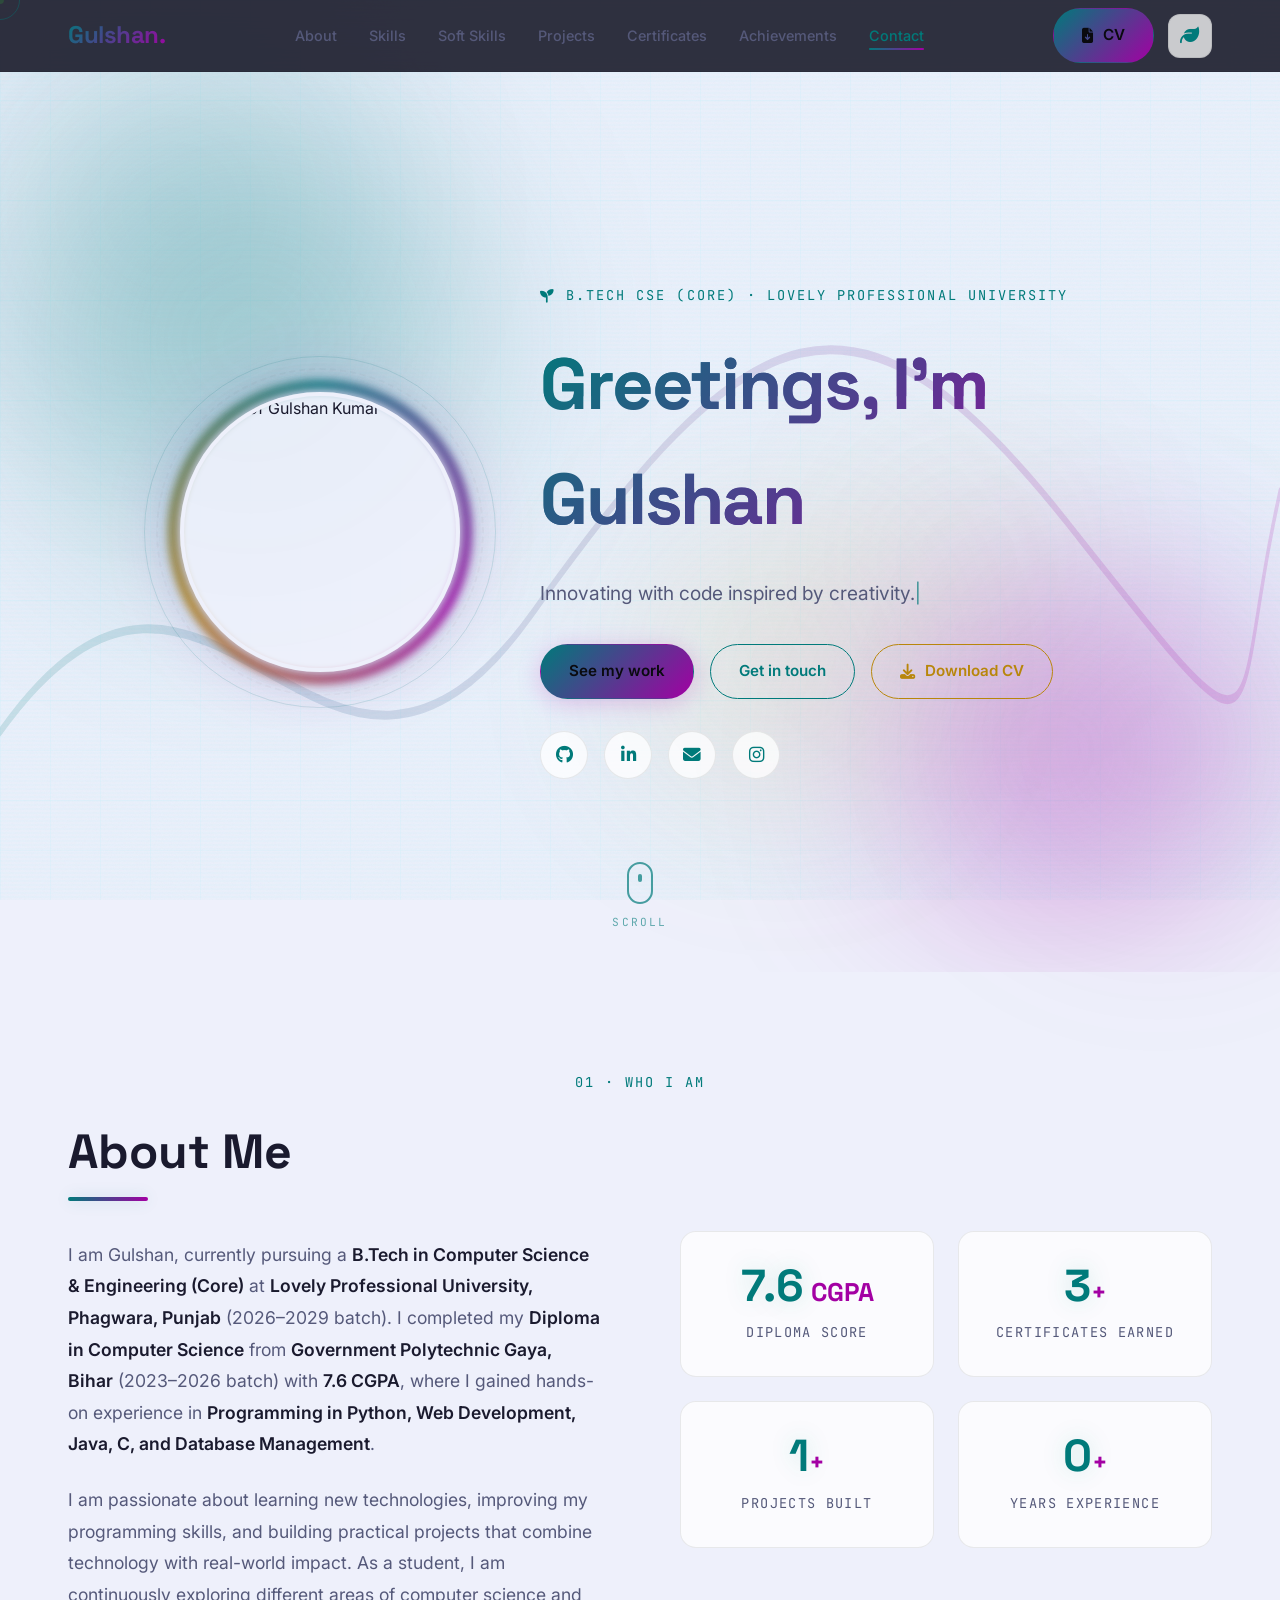
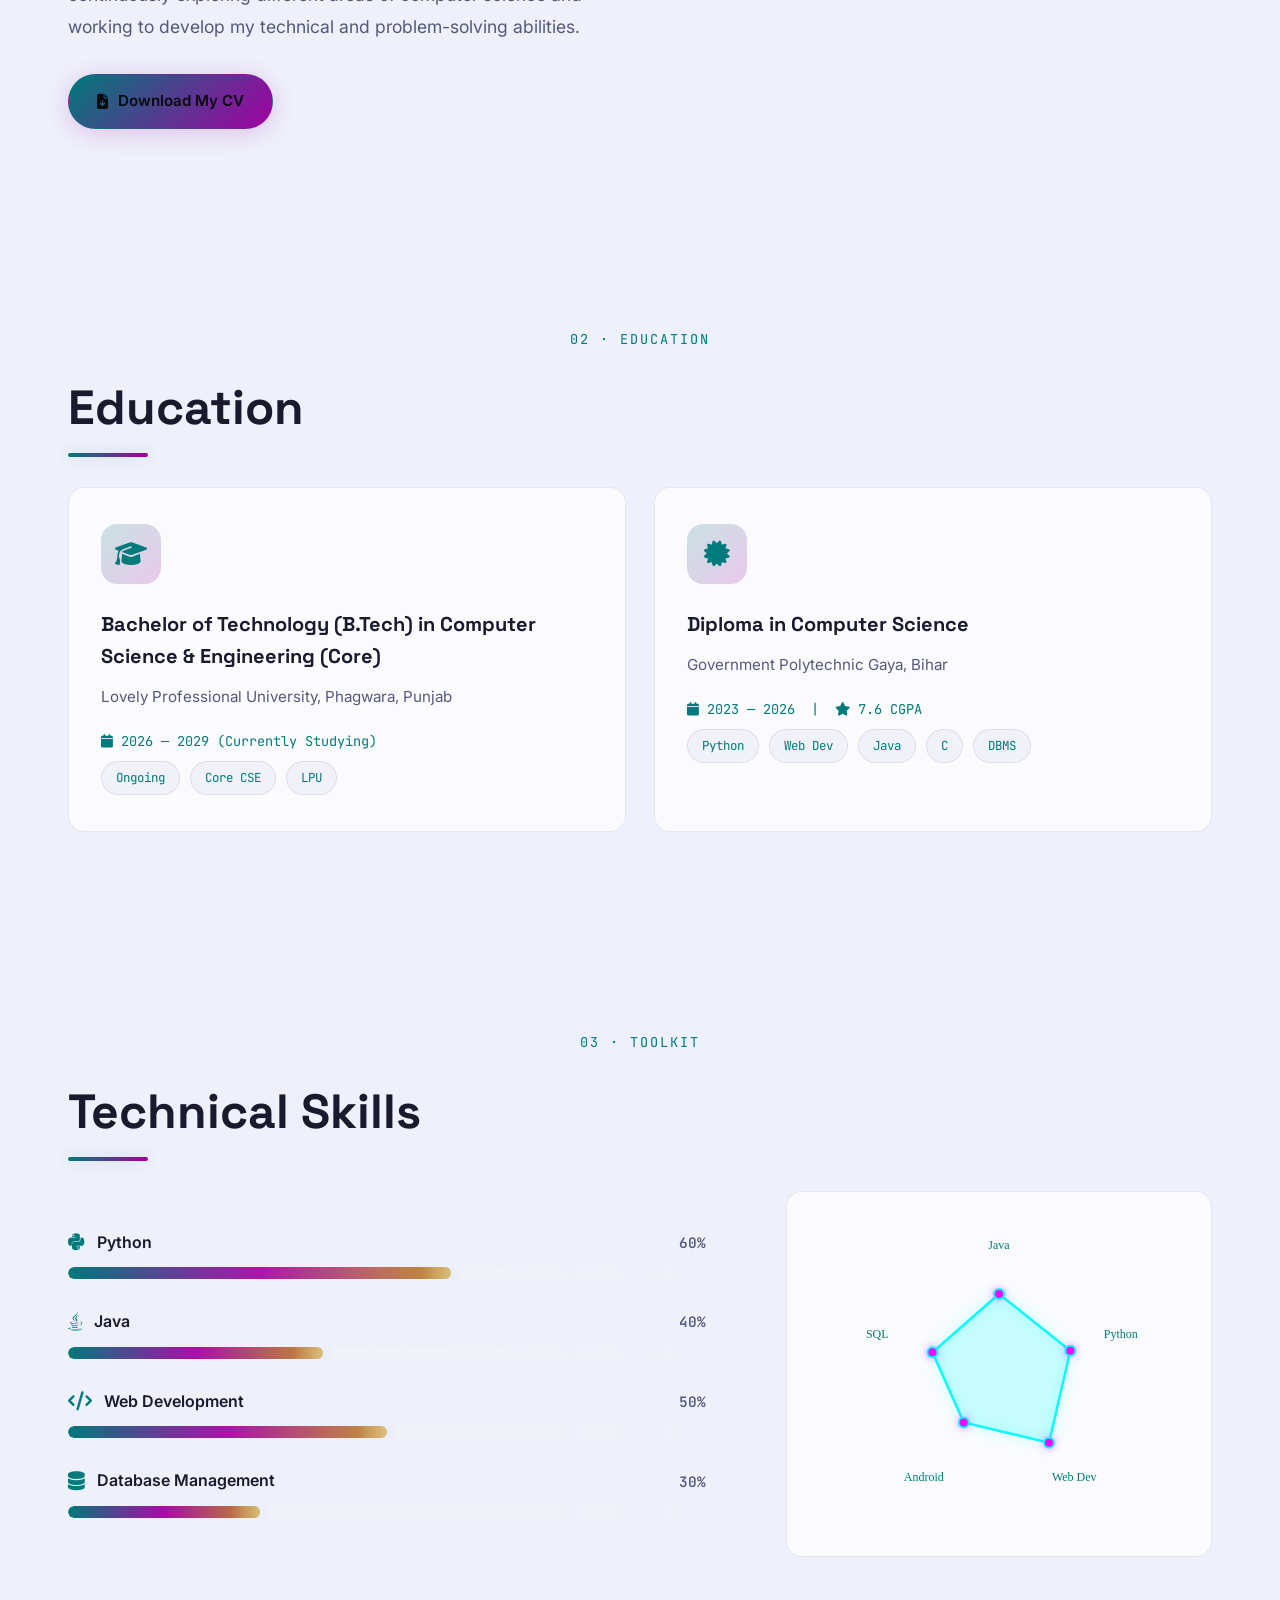
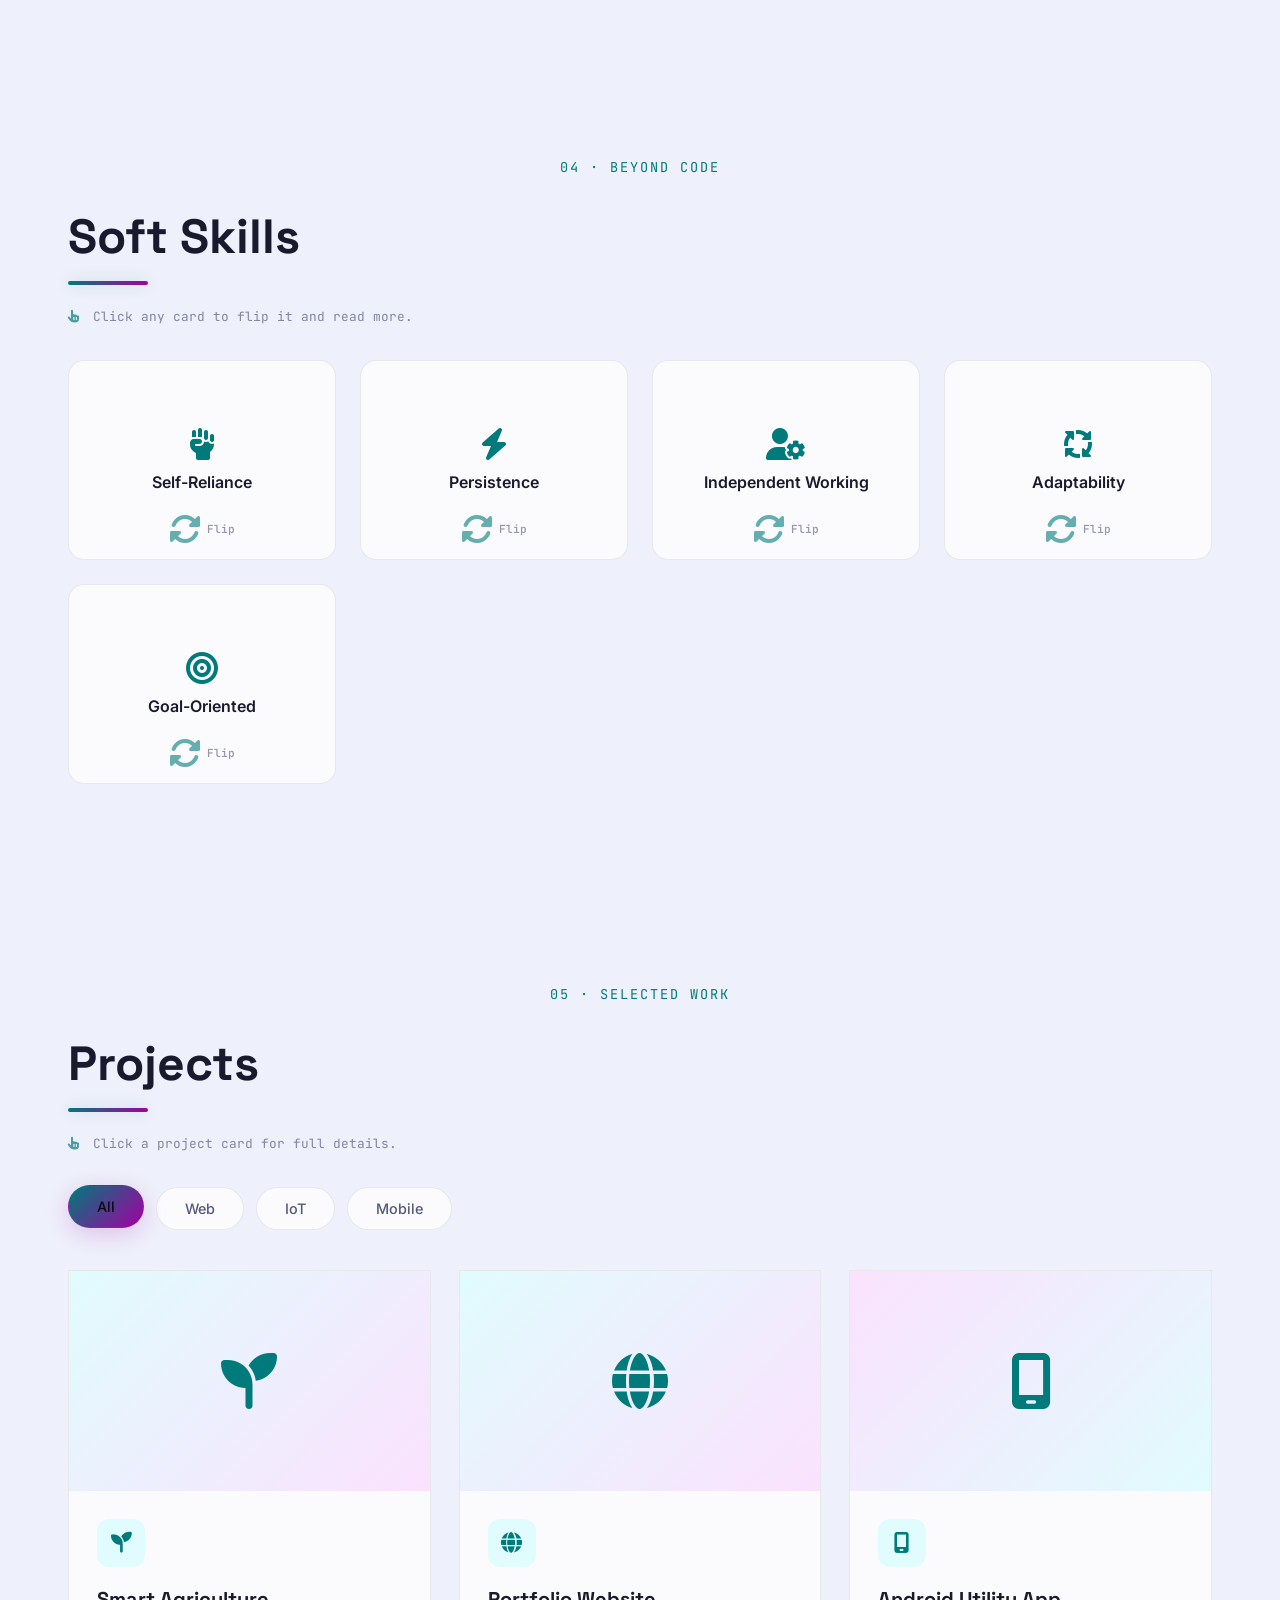
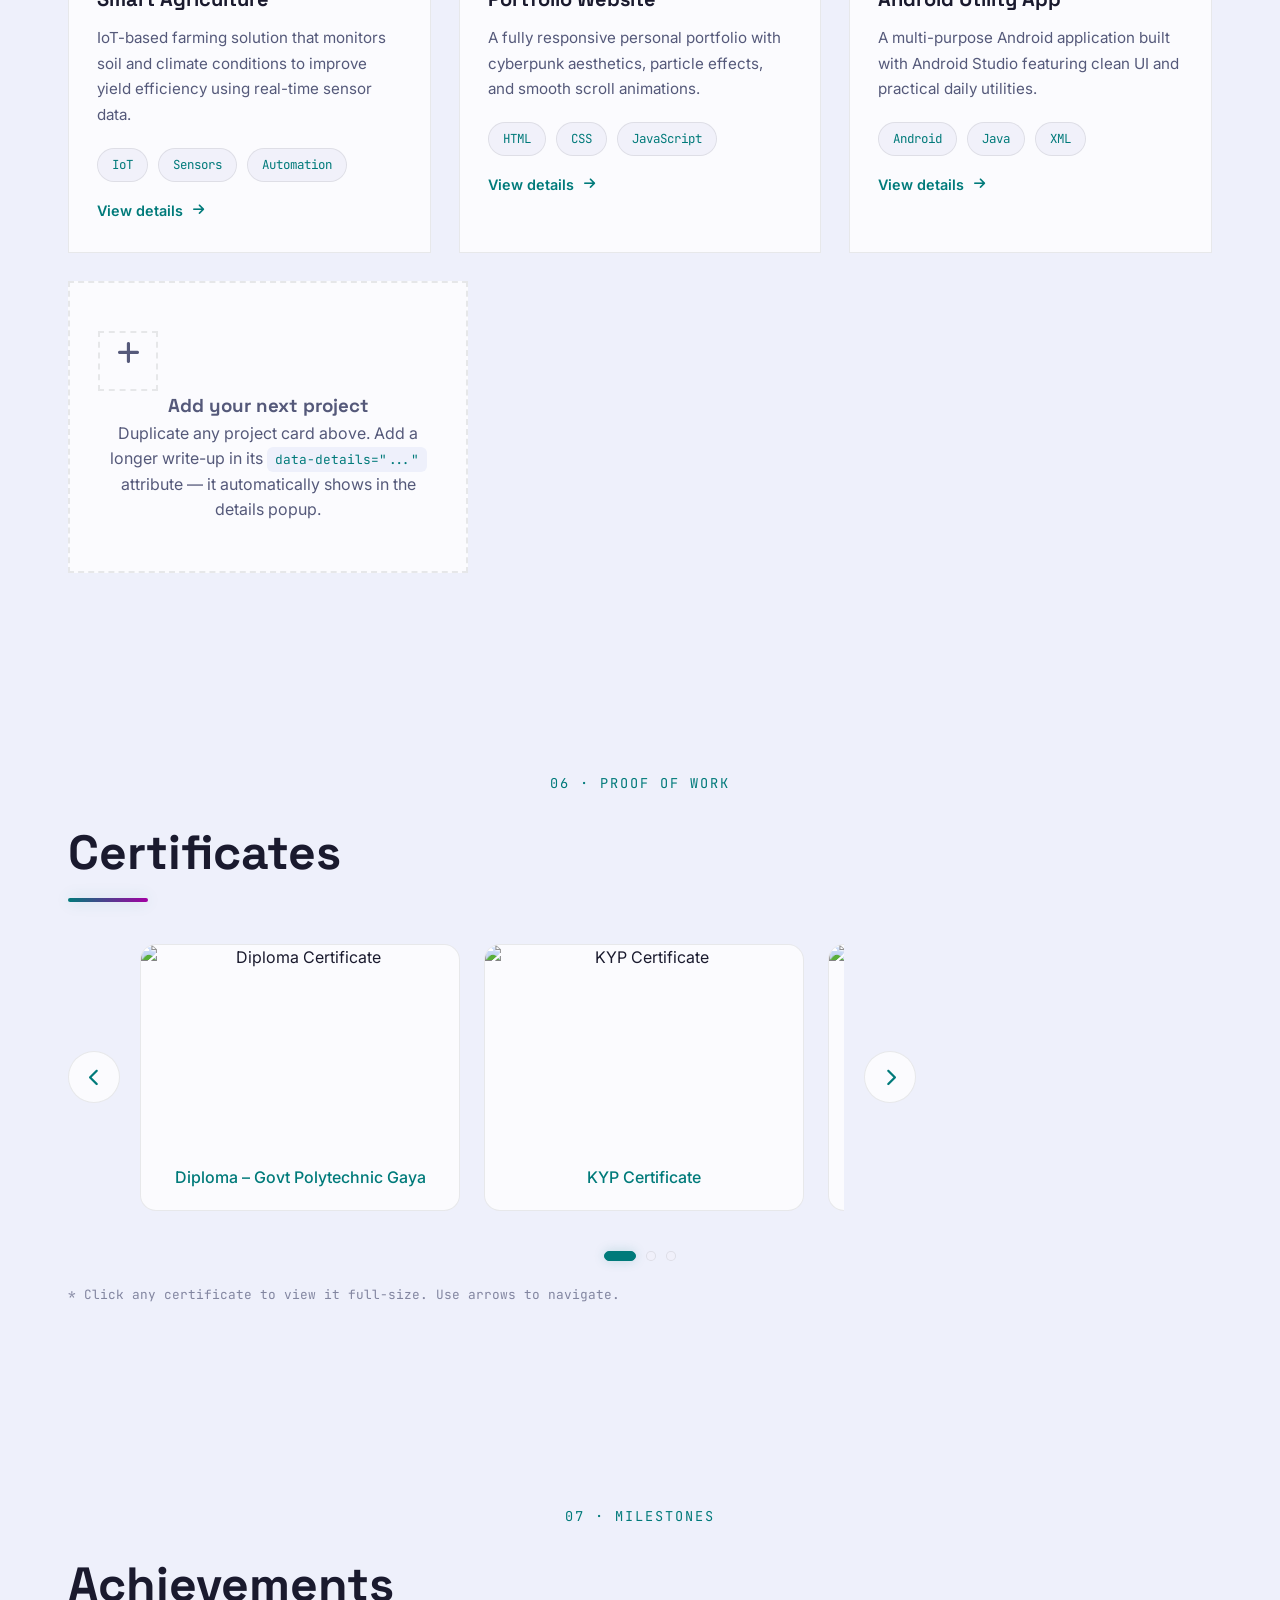
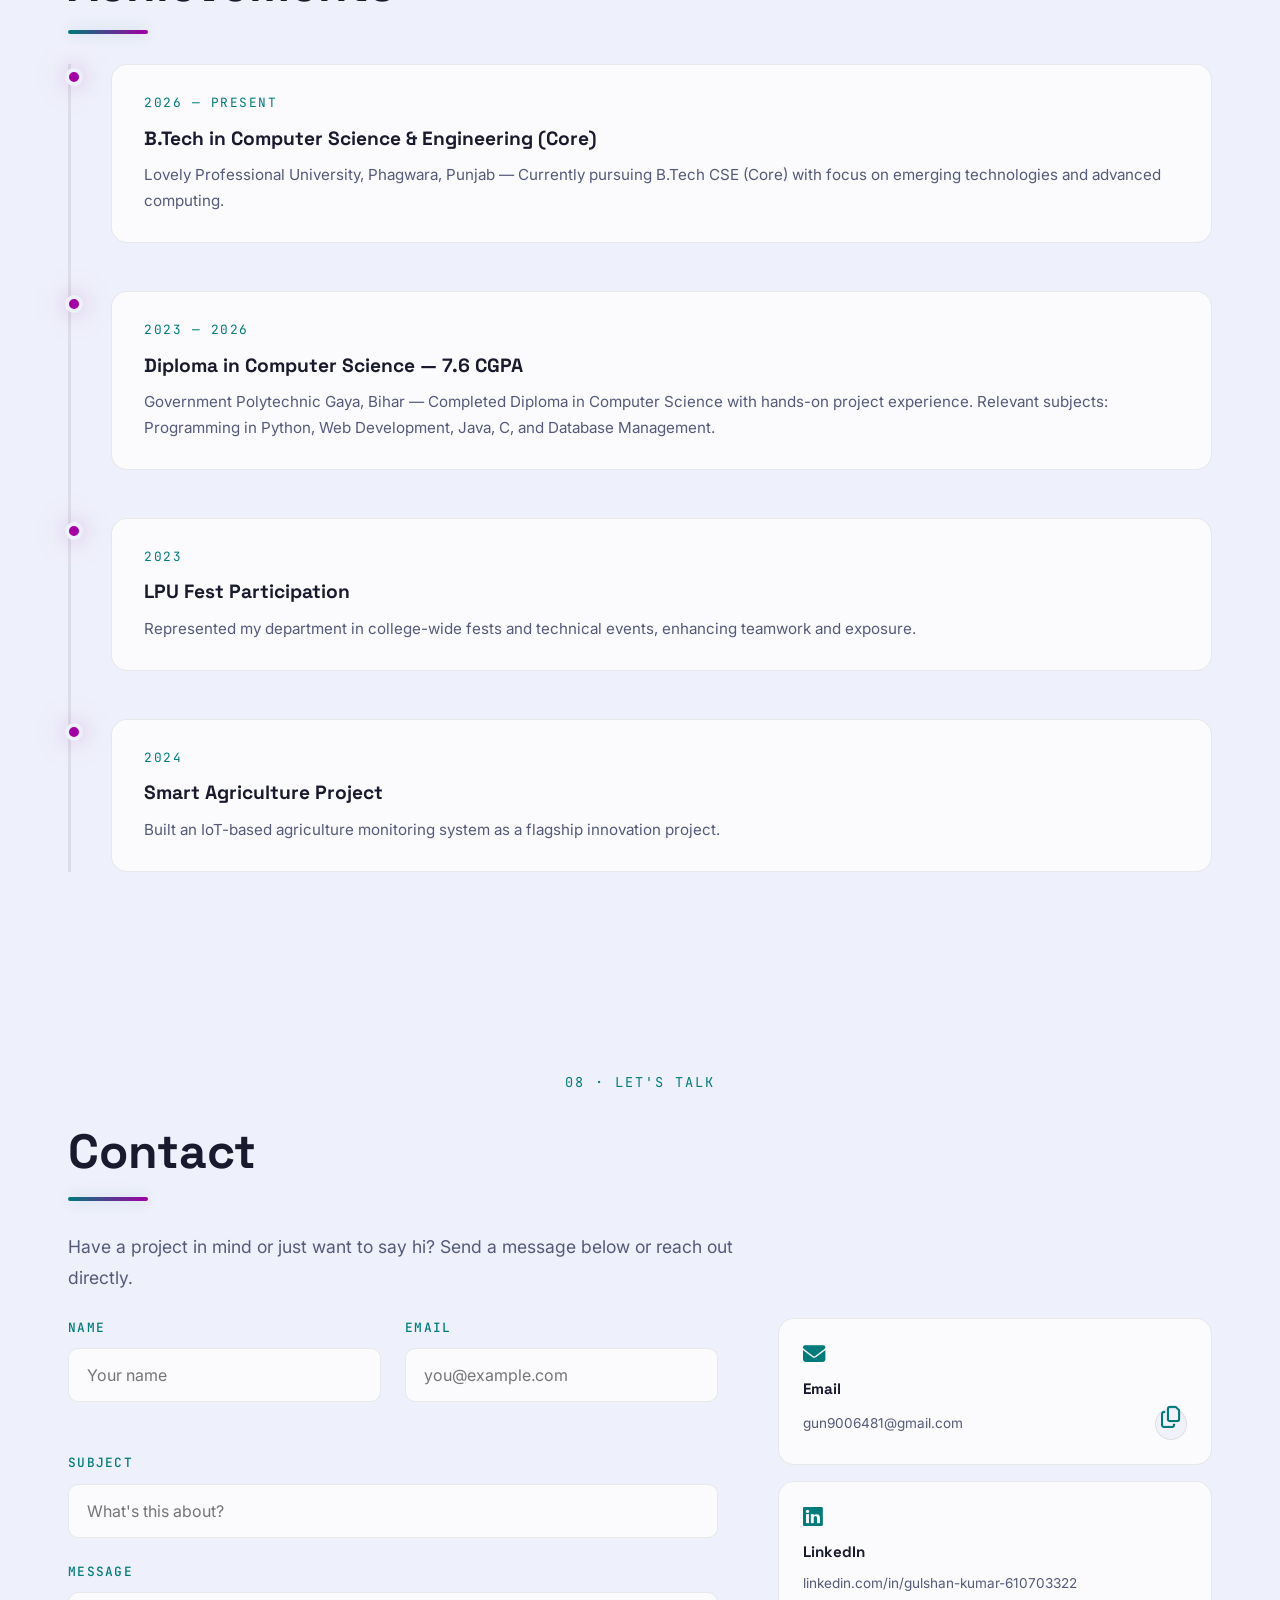
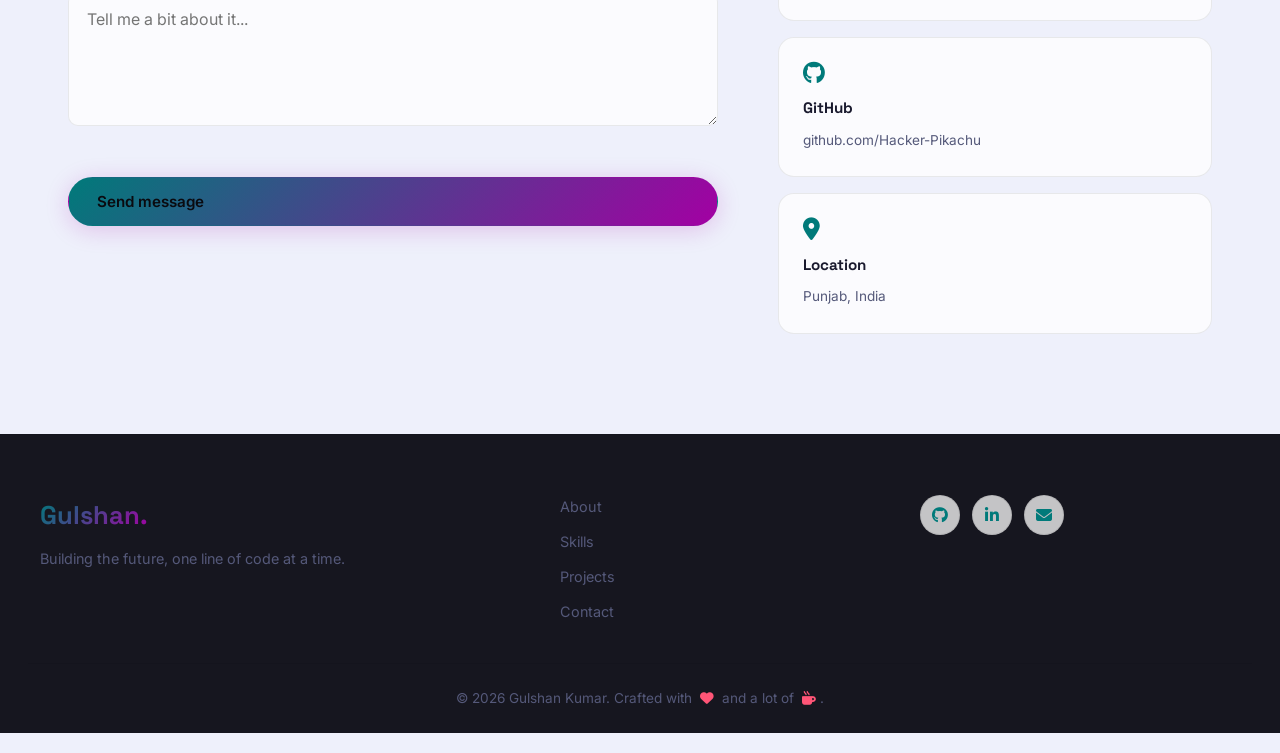
==== commit 0bccad7c: "Update print statement from 'Hello' to 'Goodbye'" ====
--- a/index.html
+++ b/index.html
@@ -164,11 +164,10 @@
     <h2 data-scramble>Technical Skills</h2>
     <div class="skills-layout">
       <div class="skill-bars">
-        <div class="skill-bar reveal"><div class="skill-head"><i class="fa-brands fa-java"></i> Java <span>80%</span></div><div class="skill-track"><div class="skill-fill" data-level="80"></div></div></div>
-        <div class="skill-bar reveal"><div class="skill-head"><i class="fa-brands fa-python"></i> Python <span>75%</span></div><div class="skill-track"><div class="skill-fill" data-level="75"></div></div></div>
-        <div class="skill-bar reveal"><div class="skill-head"><i class="fa-solid fa-code"></i> Web Development <span>85%</span></div><div class="skill-track"><div class="skill-fill" data-level="85"></div></div></div>
-        <div class="skill-bar reveal"><div class="skill-head"><i class="fa-solid fa-mobile"></i> Android Studio <span>60%</span></div><div class="skill-track"><div class="skill-fill" data-level="60"></div></div></div>
-        <div class="skill-bar reveal"><div class="skill-head"><i class="fa-solid fa-database"></i> SQL & Databases <span>70%</span></div><div class="skill-track"><div class="skill-fill" data-level="70"></div></div></div>
+        <div class="skill-bar reveal"><div class="skill-head"><i class="fa-brands fa-python"></i> Python <span>60%</span></div><div class="skill-track"><div class="skill-fill" data-level="60"></div></div></div>
+        <div class="skill-bar reveal"><div class="skill-head"><i class="fa-brands fa-java"></i> Java <span>40%</span></div><div class="skill-track"><div class="skill-fill" data-level="40"></div></div></div>
+        <div class="skill-bar reveal"><div class="skill-head"><i class="fa-solid fa-code"></i> Web Development <span>50%</span></div><div class="skill-track"><div class="skill-fill" data-level="50"></div></div></div>
+        <div class="skill-bar reveal"><div class="skill-head"><i class="fa-solid fa-database"></i> Database Management <span>30%</span></div><div class="skill-track"><div class="skill-fill" data-level="30"></div></div></div>
       </div>
       <div class="skill-radar reveal">
         <div class="radar-container"><canvas id="radarChart" width="300" height="300"></canvas></div>
@@ -183,38 +182,32 @@
     <div class="skills-grid soft-skill-cards">
       <button type="button" class="flip-card soft-card reveal" aria-pressed="false">
         <div class="flip-card-inner">
-          <div class="flip-card-front"><i class="fa-solid fa-comments"></i><span>Communication</span><span class="flip-hint"><i class="fa-solid fa-rotate"></i> Flip</span></div>
-          <div class="flip-card-back"><i class="fa-solid fa-comments"></i><p>Explaining technical ideas clearly to both technical and non-technical audiences, in writing and in person.</p></div>
+          <div class="flip-card-front"><i class="fa-solid fa-hand-fist"></i><span>Self-Reliance</span><span class="flip-hint"><i class="fa-solid fa-rotate"></i> Flip</span></div>
+          <div class="flip-card-back"><i class="fa-solid fa-hand-fist"></i><p>Taking initiative and responsibility for my own learning and work, solving problems independently without constant guidance.</p></div>
         </div>
       </button>
       <button type="button" class="flip-card soft-card reveal" aria-pressed="false">
         <div class="flip-card-inner">
-          <div class="flip-card-front"><i class="fa-solid fa-people-group"></i><span>Team Collaboration</span><span class="flip-hint"><i class="fa-solid fa-rotate"></i> Flip</span></div>
-          <div class="flip-card-back"><i class="fa-solid fa-people-group"></i><p>Working effectively within cross-functional teams to plan, build, and ship shared goals.</p></div>
+          <div class="flip-card-front"><i class="fa-solid fa-bolt"></i><span>Persistence</span><span class="flip-hint"><i class="fa-solid fa-rotate"></i> Flip</span></div>
+          <div class="flip-card-back"><i class="fa-solid fa-bolt"></i><p>Staying committed to goals despite setbacks, continuously pushing through challenges until the solution is found.</p></div>
         </div>
       </button>
       <button type="button" class="flip-card soft-card reveal" aria-pressed="false">
         <div class="flip-card-inner">
-          <div class="flip-card-front"><i class="fa-solid fa-puzzle-piece"></i><span>Problem Solving</span><span class="flip-hint"><i class="fa-solid fa-rotate"></i> Flip</span></div>
-          <div class="flip-card-back"><i class="fa-solid fa-puzzle-piece"></i><p>Breaking complex, ambiguous challenges into structured, testable, and actionable steps.</p></div>
-        </div>
-      </button>
-      <button type="button" class="flip-card soft-card reveal" aria-pressed="false">
-        <div class="flip-card-inner">
-          <div class="flip-card-front"><i class="fa-solid fa-clock"></i><span>Time Management</span><span class="flip-hint"><i class="fa-solid fa-rotate"></i> Flip</span></div>
-          <div class="flip-card-back"><i class="fa-solid fa-clock"></i><p>Prioritizing coursework, projects, and events to consistently meet deadlines without cutting corners.</p></div>
+          <div class="flip-card-front"><i class="fa-solid fa-user-gear"></i><span>Independent Working</span><span class="flip-hint"><i class="fa-solid fa-rotate"></i> Flip</span></div>
+          <div class="flip-card-back"><i class="fa-solid fa-user-gear"></i><p>Effectively managing tasks and delivering quality results while working autonomously with minimal supervision.</p></div>
         </div>
       </button>
       <button type="button" class="flip-card soft-card reveal" aria-pressed="false">
         <div class="flip-card-inner">
           <div class="flip-card-front"><i class="fa-solid fa-arrows-spin"></i><span>Adaptability</span><span class="flip-hint"><i class="fa-solid fa-rotate"></i> Flip</span></div>
-          <div class="flip-card-back"><i class="fa-solid fa-arrows-spin"></i><p>Picking up new tools, stacks, and requirements quickly when a project's direction shifts.</p></div>
+          <div class="flip-card-back"><i class="fa-solid fa-arrows-spin"></i><p>Quickly adjusting to new technologies, environments, and project requirements with flexibility and openness.</p></div>
         </div>
       </button>
       <button type="button" class="flip-card soft-card reveal" aria-pressed="false">
         <div class="flip-card-inner">
-          <div class="flip-card-front"><i class="fa-solid fa-flag"></i><span>Leadership</span><span class="flip-hint"><i class="fa-solid fa-rotate"></i> Flip</span></div>
-          <div class="flip-card-back"><i class="fa-solid fa-flag"></i><p>Guiding and motivating peers during collaborative academic projects and college fests.</p></div>
+          <div class="flip-card-front"><i class="fa-solid fa-bullseye"></i><span>Goal-Oriented</span><span class="flip-hint"><i class="fa-solid fa-rotate"></i> Flip</span></div>
+          <div class="flip-card-back"><i class="fa-solid fa-bullseye"></i><p>Setting clear objectives and systematically working toward them with focus, discipline, and measurable progress.</p></div>
         </div>
       </button>
     </div>
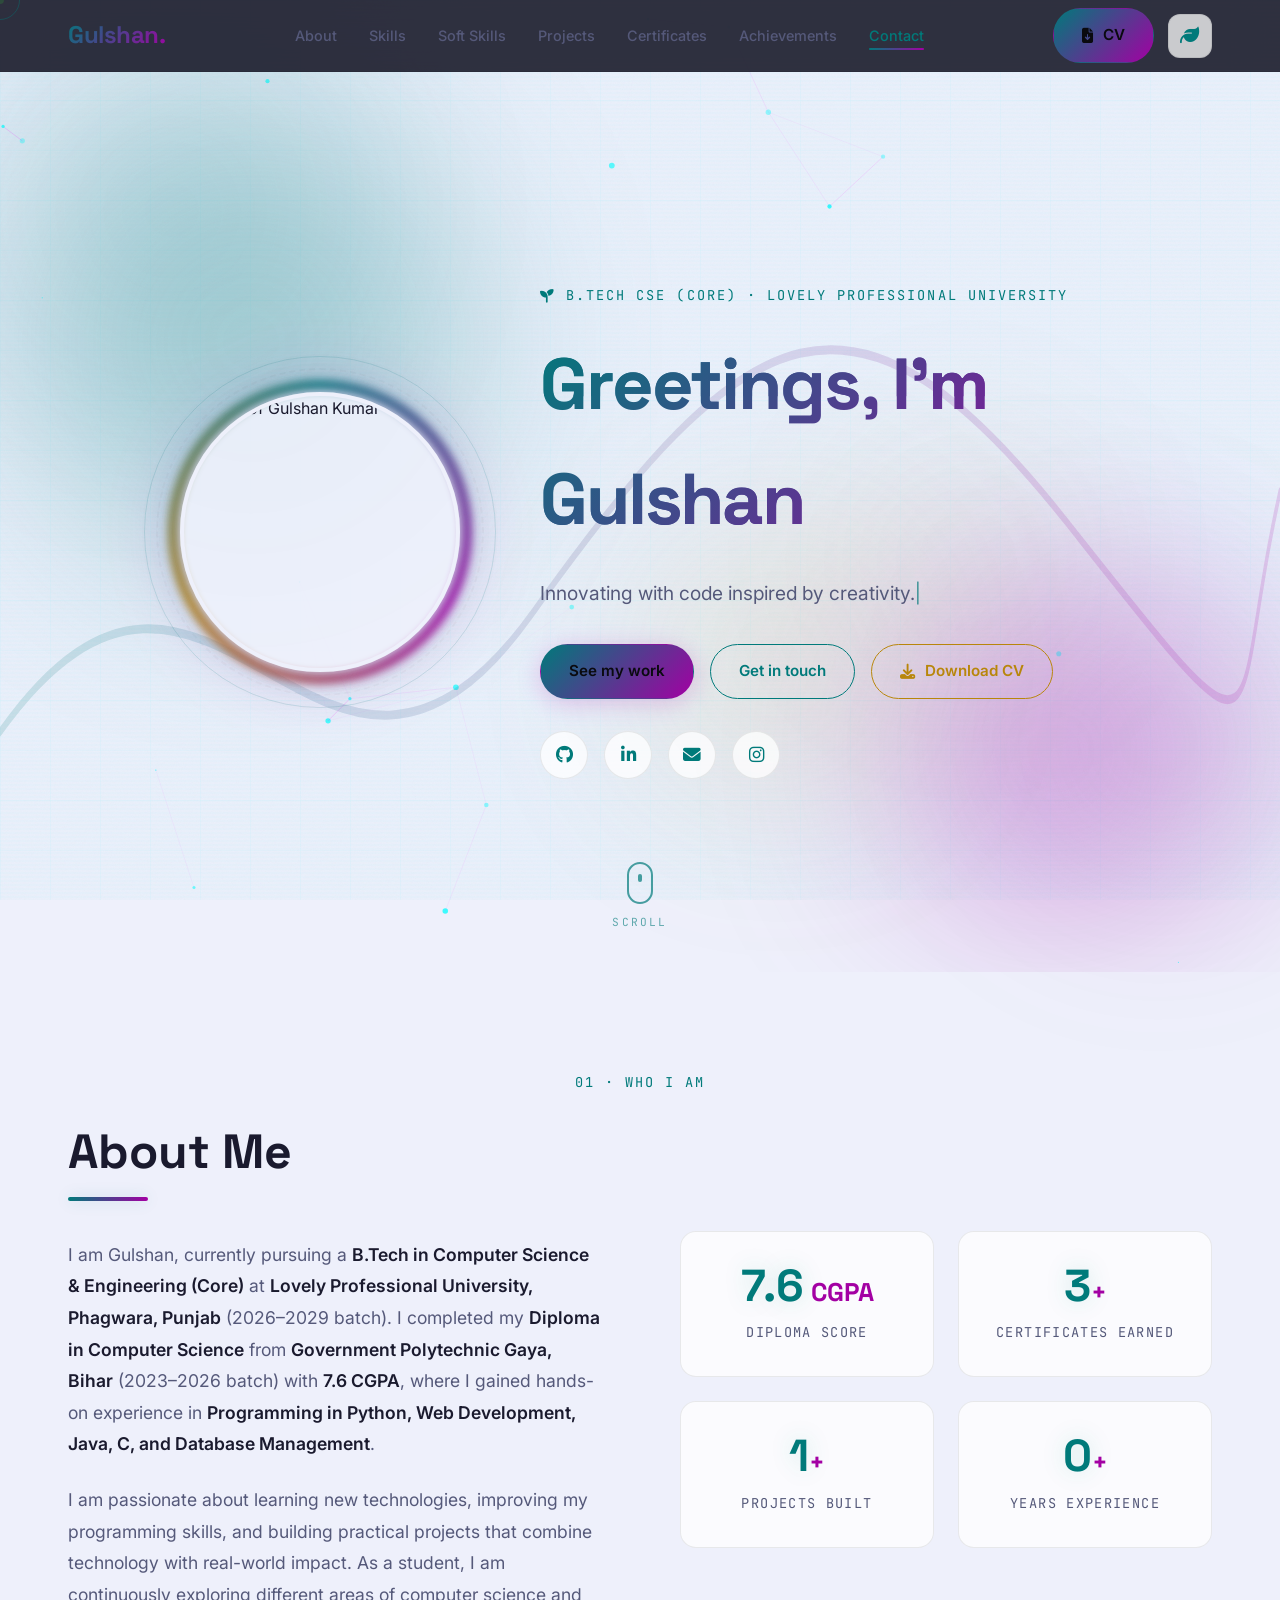
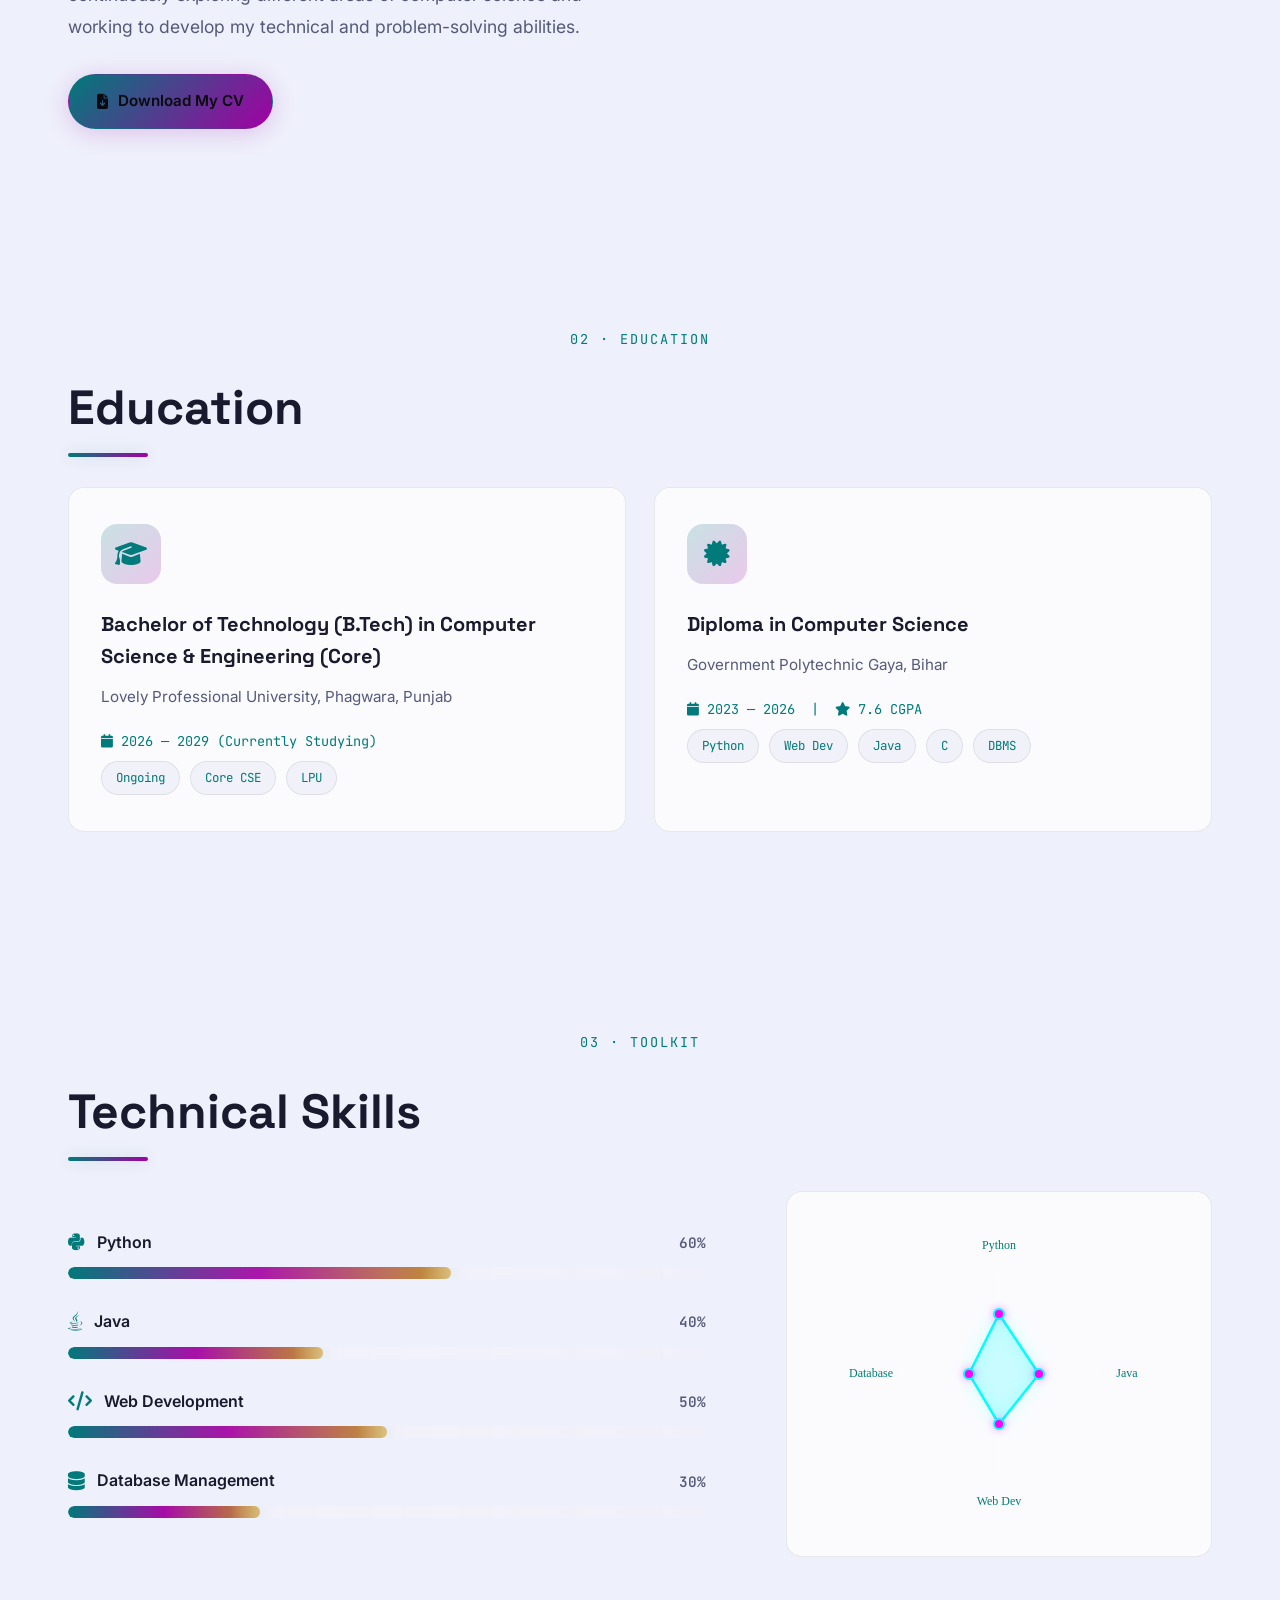
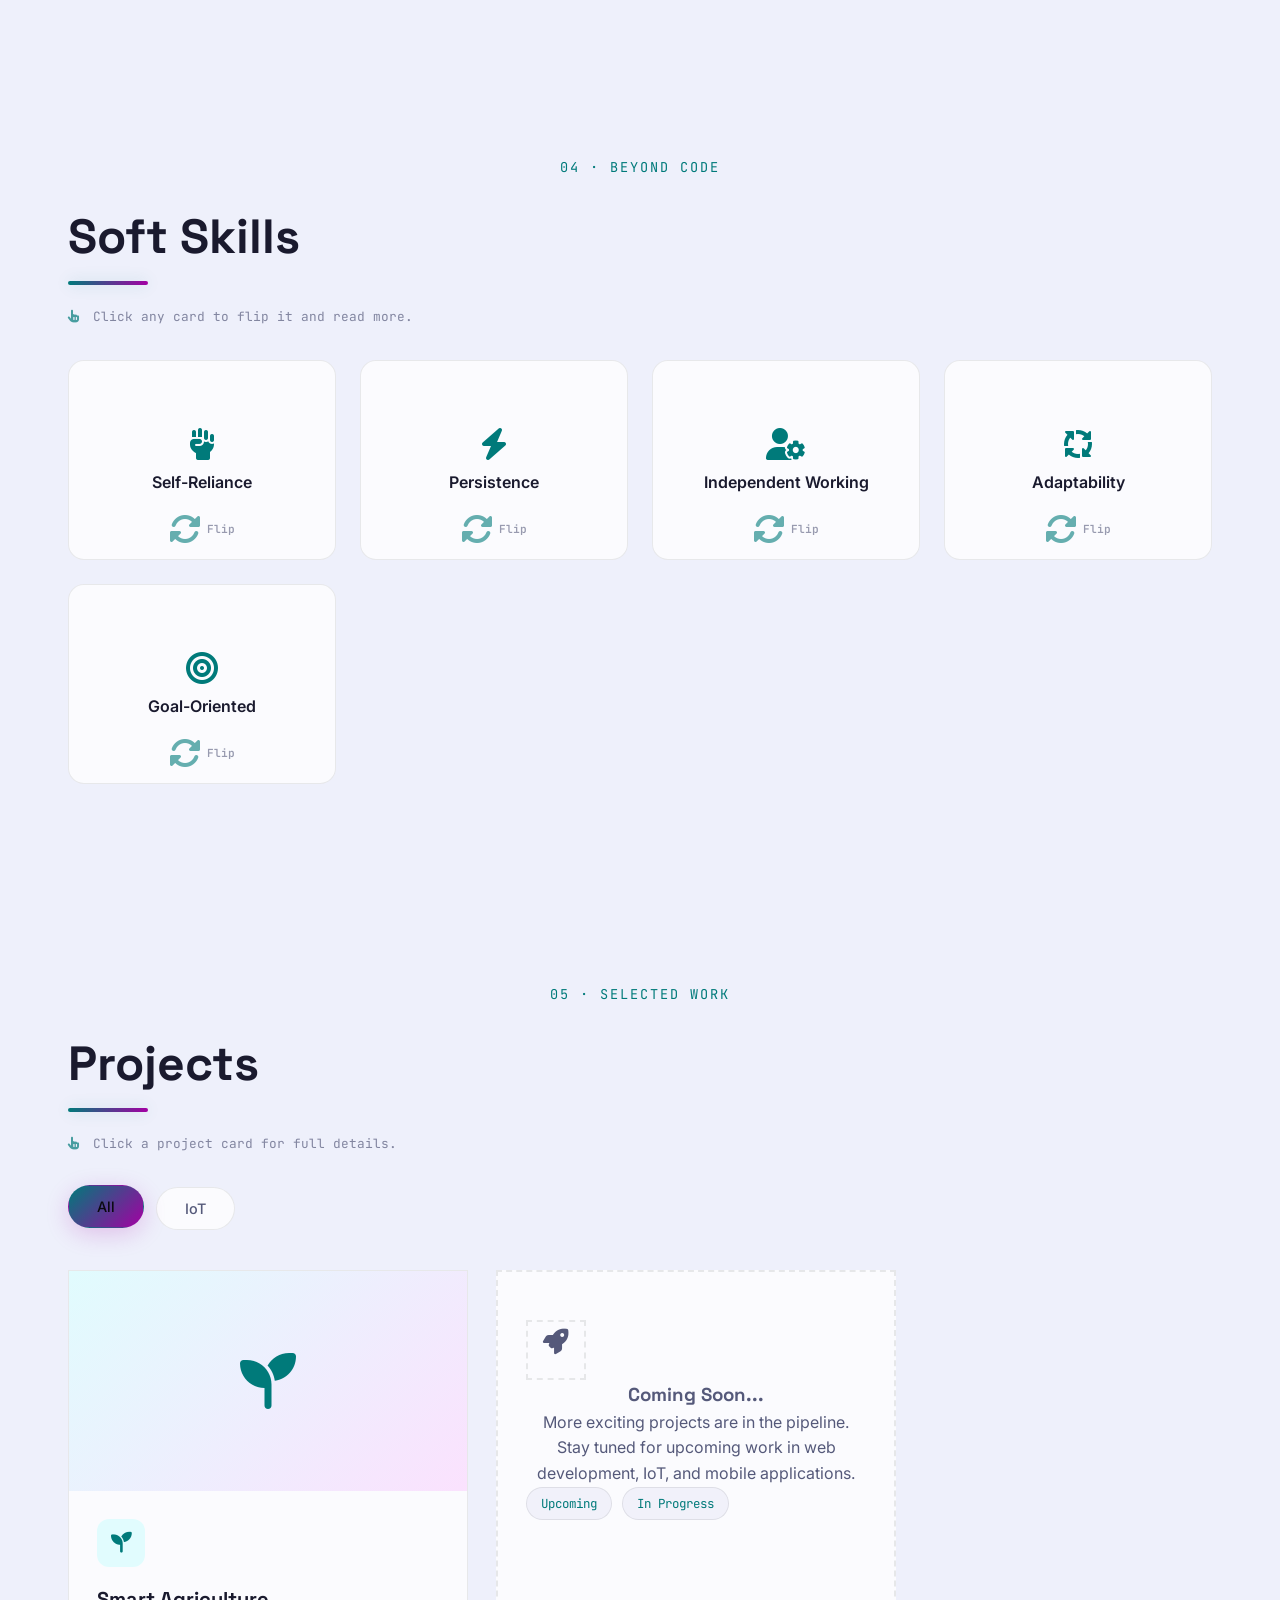
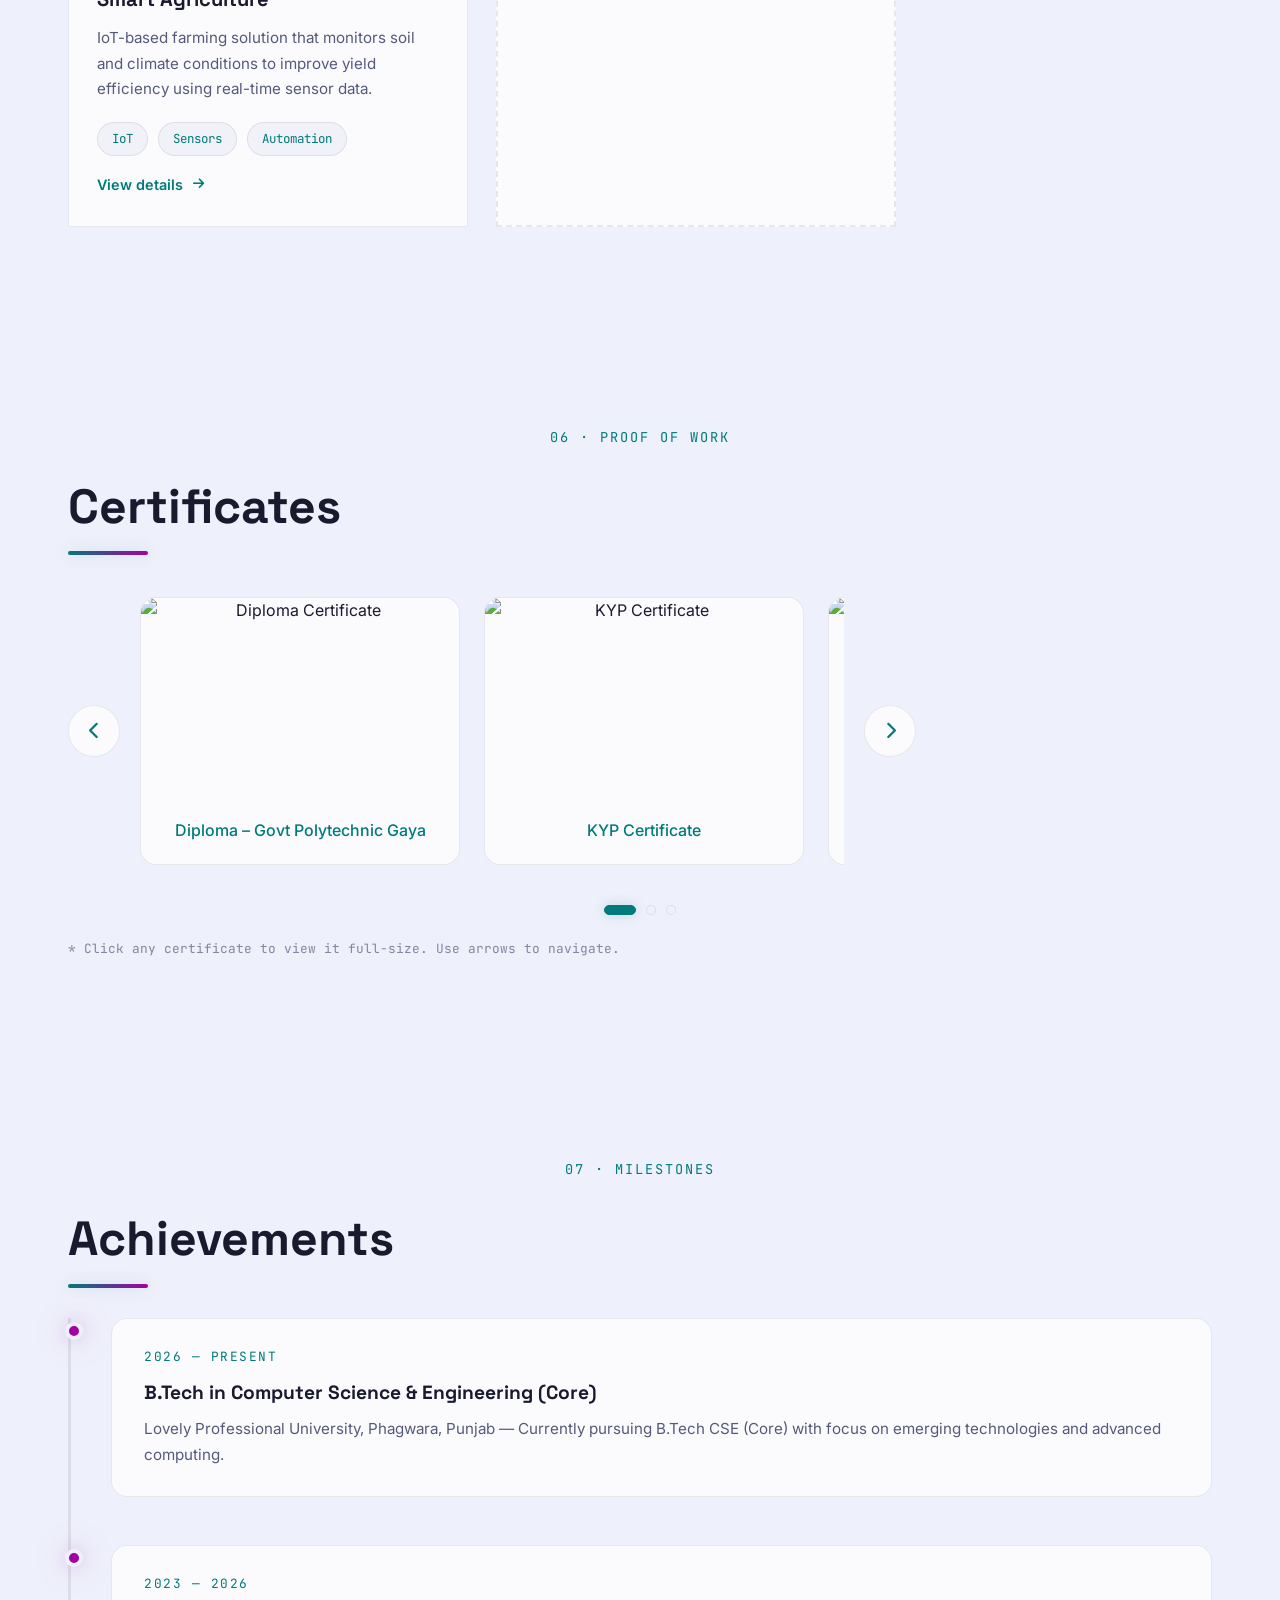
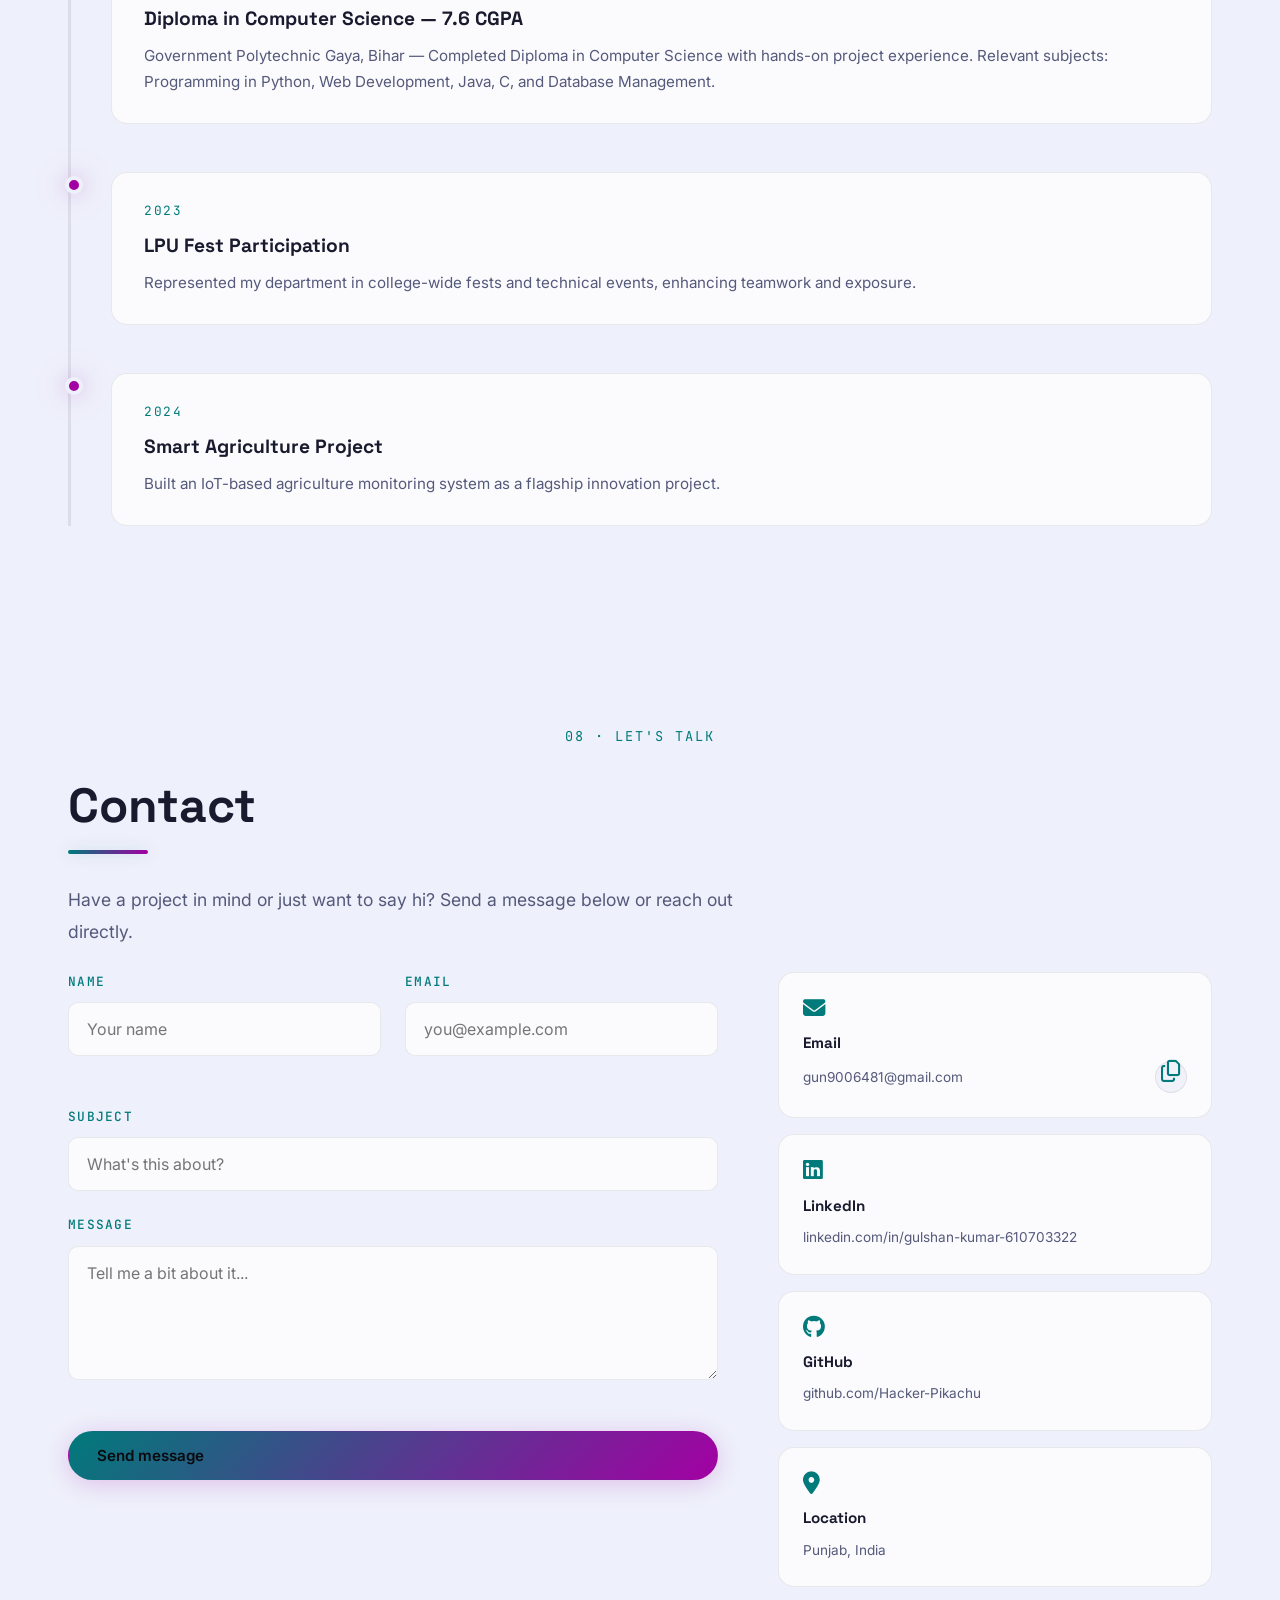
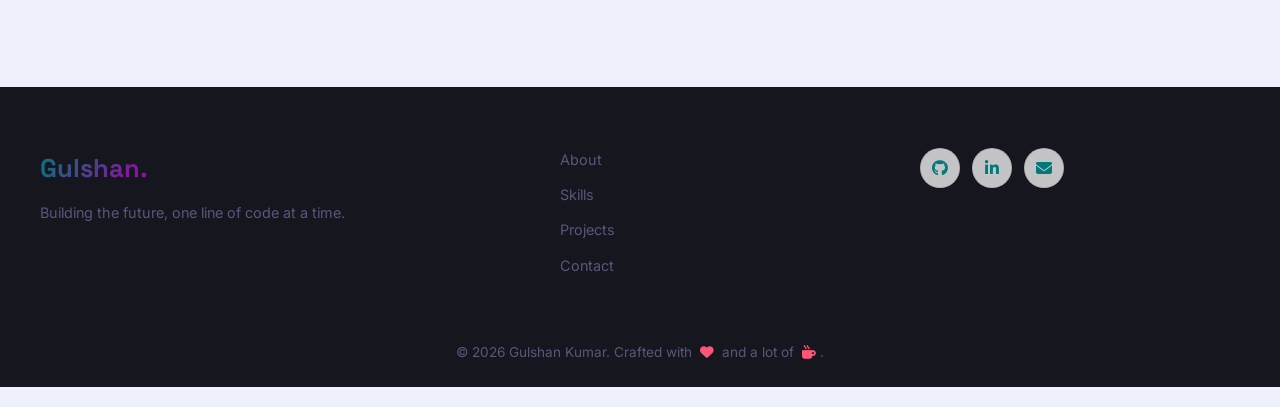
==== commit 790672a1: "Update print statement from 'Hello' to 'Goodbye'" ====
--- a/index.html
+++ b/index.html
@@ -219,9 +219,7 @@
     <p class="hint-text top-hint"><i class="fa-solid fa-hand-pointer"></i> Click a project card for full details.</p>
     <div class="project-filter" id="projectFilter">
       <button class="filter-btn active magnetic" data-filter="all">All</button>
-      <button class="filter-btn magnetic" data-filter="web">Web</button>
       <button class="filter-btn magnetic" data-filter="iot">IoT</button>
-      <button class="filter-btn magnetic" data-filter="mobile">Mobile</button>
     </div>
     <div class="project-cards" id="projectGrid">
       <div class="card project-card tilt reveal" data-category="iot" data-details="An IoT-based farming solution that continuously monitors soil moisture, temperature, and other climate conditions using connected sensors. Live sensor readings feed into automation logic so irrigation and alerts can respond in real time, aiming to improve yield efficiency and reduce manual monitoring.">
@@ -242,46 +240,16 @@
           <button type="button" class="project-view-more magnetic">View details <i class="fa-solid fa-arrow-right"></i></button>
         </div>
       </div>
-      <div class="card project-card tilt reveal" data-category="web" data-details="A fully responsive personal portfolio built from scratch with cyberpunk aesthetics — an animated particle network, custom cursor, glitch and scramble text effects, and smooth scroll-triggered reveal animations throughout. Built with plain HTML, CSS, and JavaScript, with no external framework dependency.">
-        <div class="project-image">
-          <div class="project-image-placeholder" style="background: linear-gradient(135deg, rgba(0,255,255,0.1), rgba(255,0,255,0.1));"><i class="fa-solid fa-globe"></i></div>
-          <div class="project-overlay">
-            <div class="project-links">
-              <a href="#" class="project-link magnetic" aria-label="View Code"><i class="fa-brands fa-github"></i></a>
-              <a href="#" class="project-link magnetic" aria-label="Live Demo"><i class="fa-solid fa-arrow-up-right-from-square"></i></a>
-            </div>
-          </div>
-        </div>
-        <div class="project-content">
-          <div class="project-icon"><i class="fa-solid fa-globe"></i></div>
-          <h3>Portfolio Website</h3>
-          <p>A fully responsive personal portfolio with cyberpunk aesthetics, particle effects, and smooth scroll animations.</p>
-          <div class="tag-row"><span class="tag">HTML</span><span class="tag">CSS</span><span class="tag">JavaScript</span></div>
-          <button type="button" class="project-view-more magnetic">View details <i class="fa-solid fa-arrow-right"></i></button>
-        </div>
-      </div>
-      <div class="card project-card tilt reveal" data-category="mobile" data-details="A multi-purpose Android application built with Android Studio, focused on a clean, intuitive UI and a set of practical daily utilities packed into a single lightweight app.">
-        <div class="project-image">
-          <div class="project-image-placeholder" style="background: linear-gradient(135deg, rgba(255,0,255,0.1), rgba(0,255,255,0.1));"><i class="fa-solid fa-mobile-screen"></i></div>
-          <div class="project-overlay">
-            <div class="project-links">
-              <a href="#" class="project-link magnetic" aria-label="View Code"><i class="fa-brands fa-github"></i></a>
-              <a href="#" class="project-link magnetic" aria-label="Live Demo"><i class="fa-solid fa-arrow-up-right-from-square"></i></a>
-            </div>
-          </div>
-        </div>
-        <div class="project-content">
-          <div class="project-icon"><i class="fa-solid fa-mobile-screen"></i></div>
-          <h3>Android Utility App</h3>
-          <p>A multi-purpose Android application built with Android Studio featuring clean UI and practical daily utilities.</p>
-          <div class="tag-row"><span class="tag">Android</span><span class="tag">Java</span><span class="tag">XML</span></div>
-          <button type="button" class="project-view-more magnetic">View details <i class="fa-solid fa-arrow-right"></i></button>
-        </div>
-      </div>
-      <div class="card project-card placeholder-card reveal">
-        <div class="project-icon"><i class="fa-solid fa-plus"></i></div>
-        <h3>Add your next project</h3>
-        <p>Duplicate any project card above. Add a longer write-up in its <code>data-details="..."</code> attribute — it automatically shows in the details popup.</p>
+      <div class="card project-card placeholder-card reveal coming-soon-card">
+        <div class="coming-soon-animation">
+          <div class="project-icon"><i class="fa-solid fa-rocket"></i></div>
+          <div class="pulse-ring"></div>
+          <div class="pulse-ring delay-1"></div>
+          <div class="pulse-ring delay-2"></div>
+        </div>
+        <h3>Coming Soon...</h3>
+        <p>More exciting projects are in the pipeline. Stay tuned for upcoming work in web development, IoT, and mobile applications.</p>
+        <div class="tag-row"><span class="tag">Upcoming</span><span class="tag">In Progress</span></div>
       </div>
     </div>
   </section>
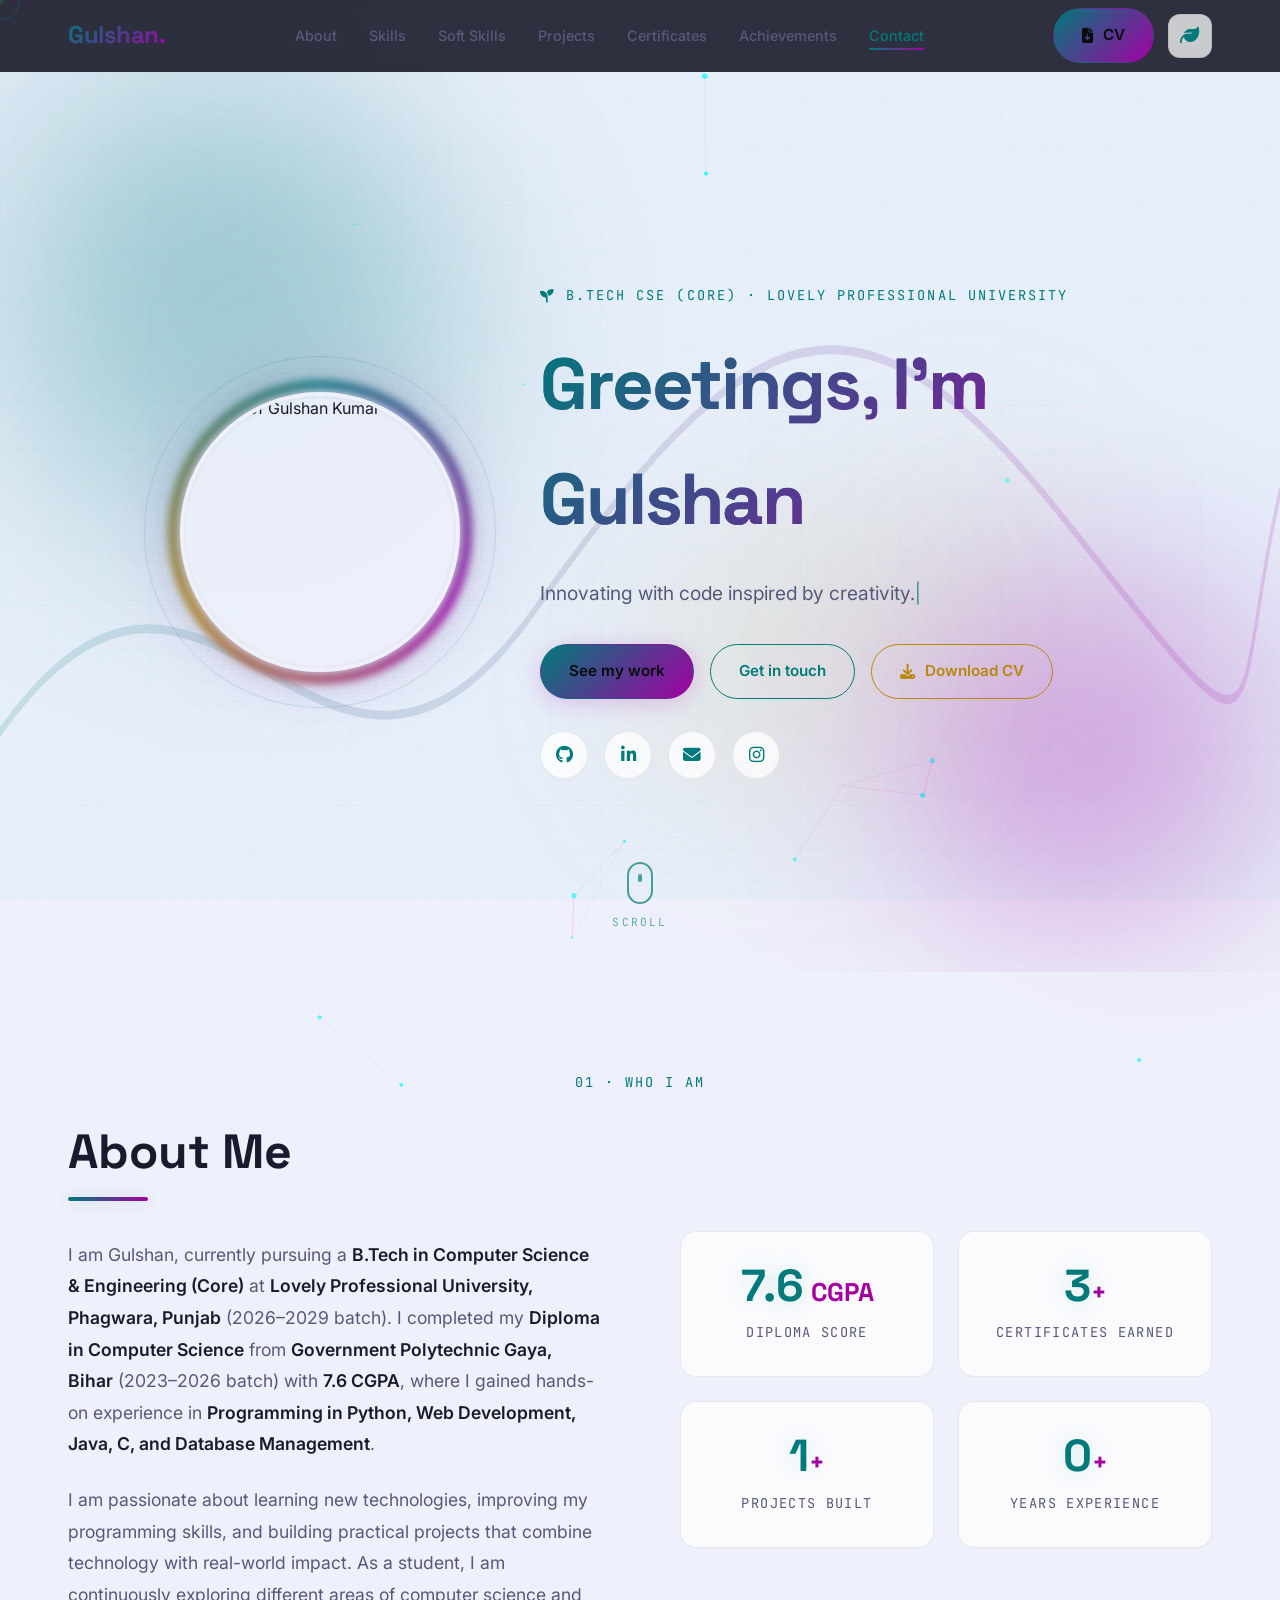
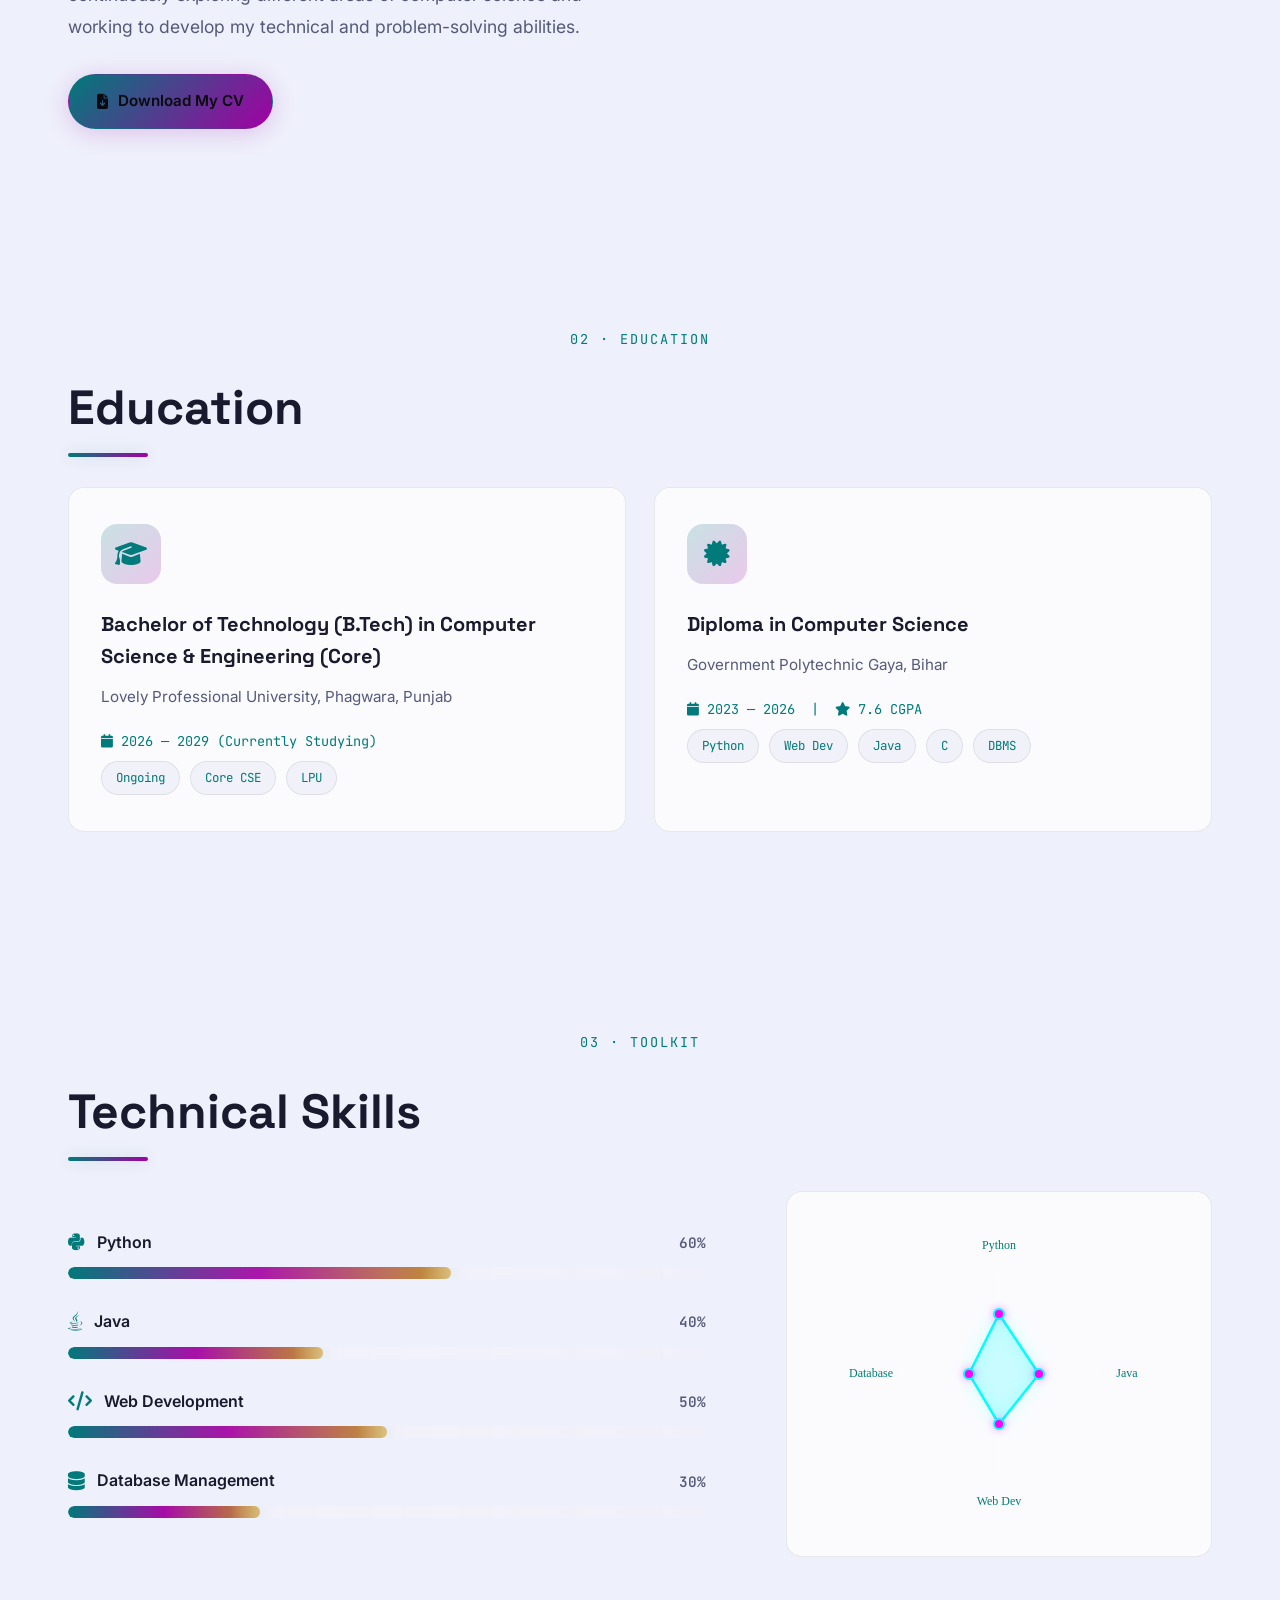
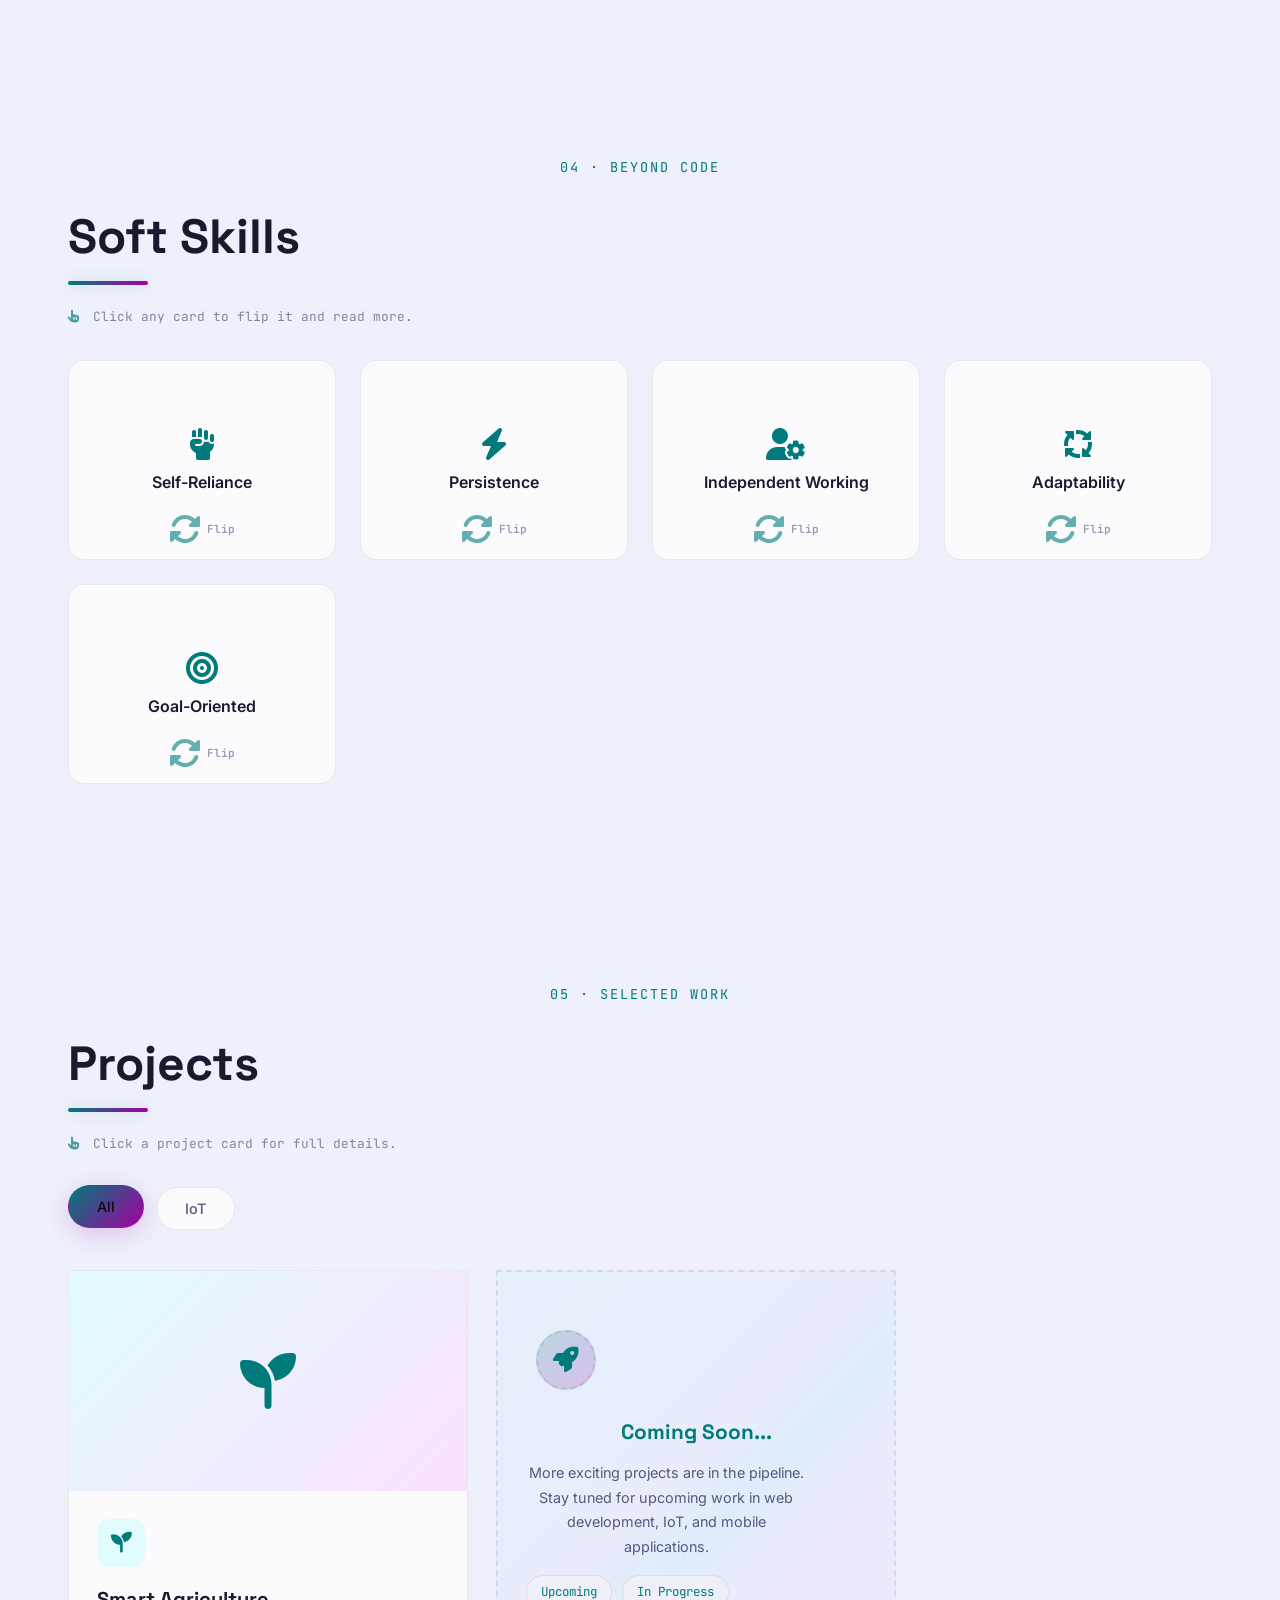
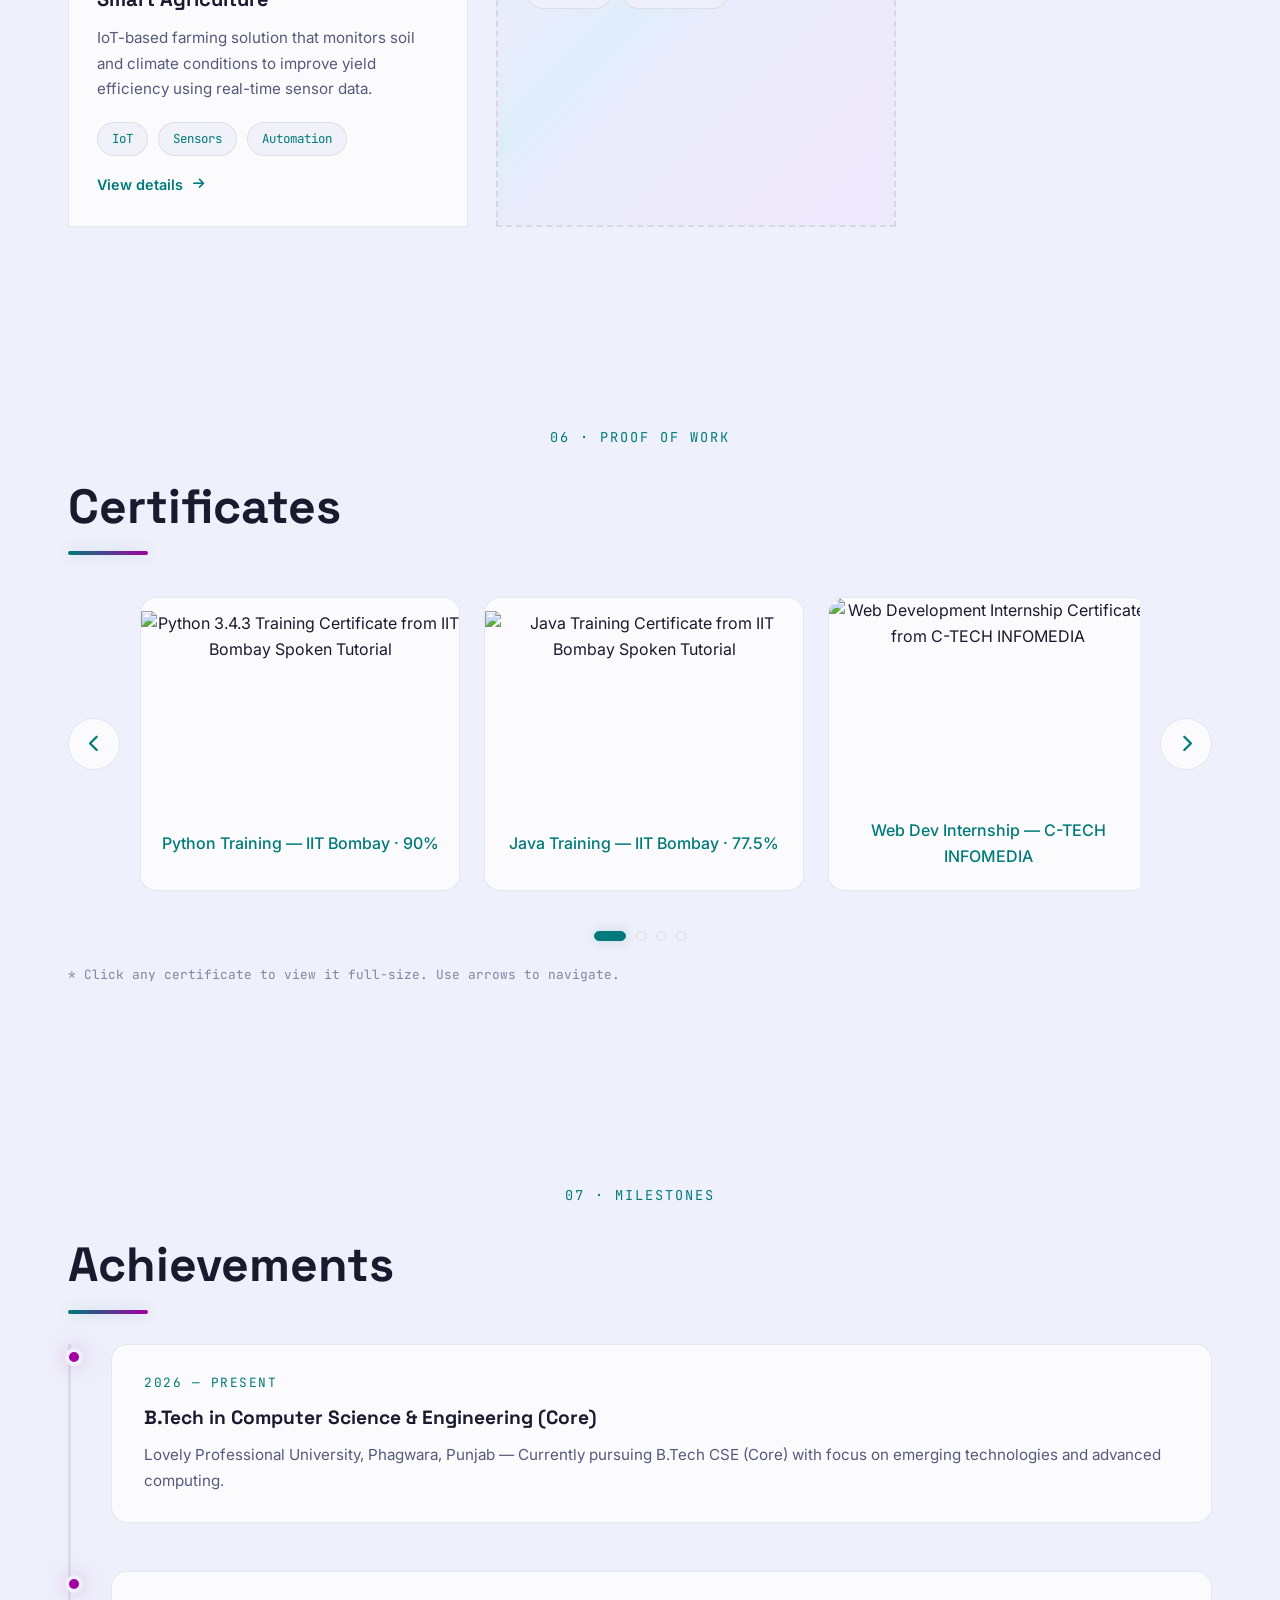
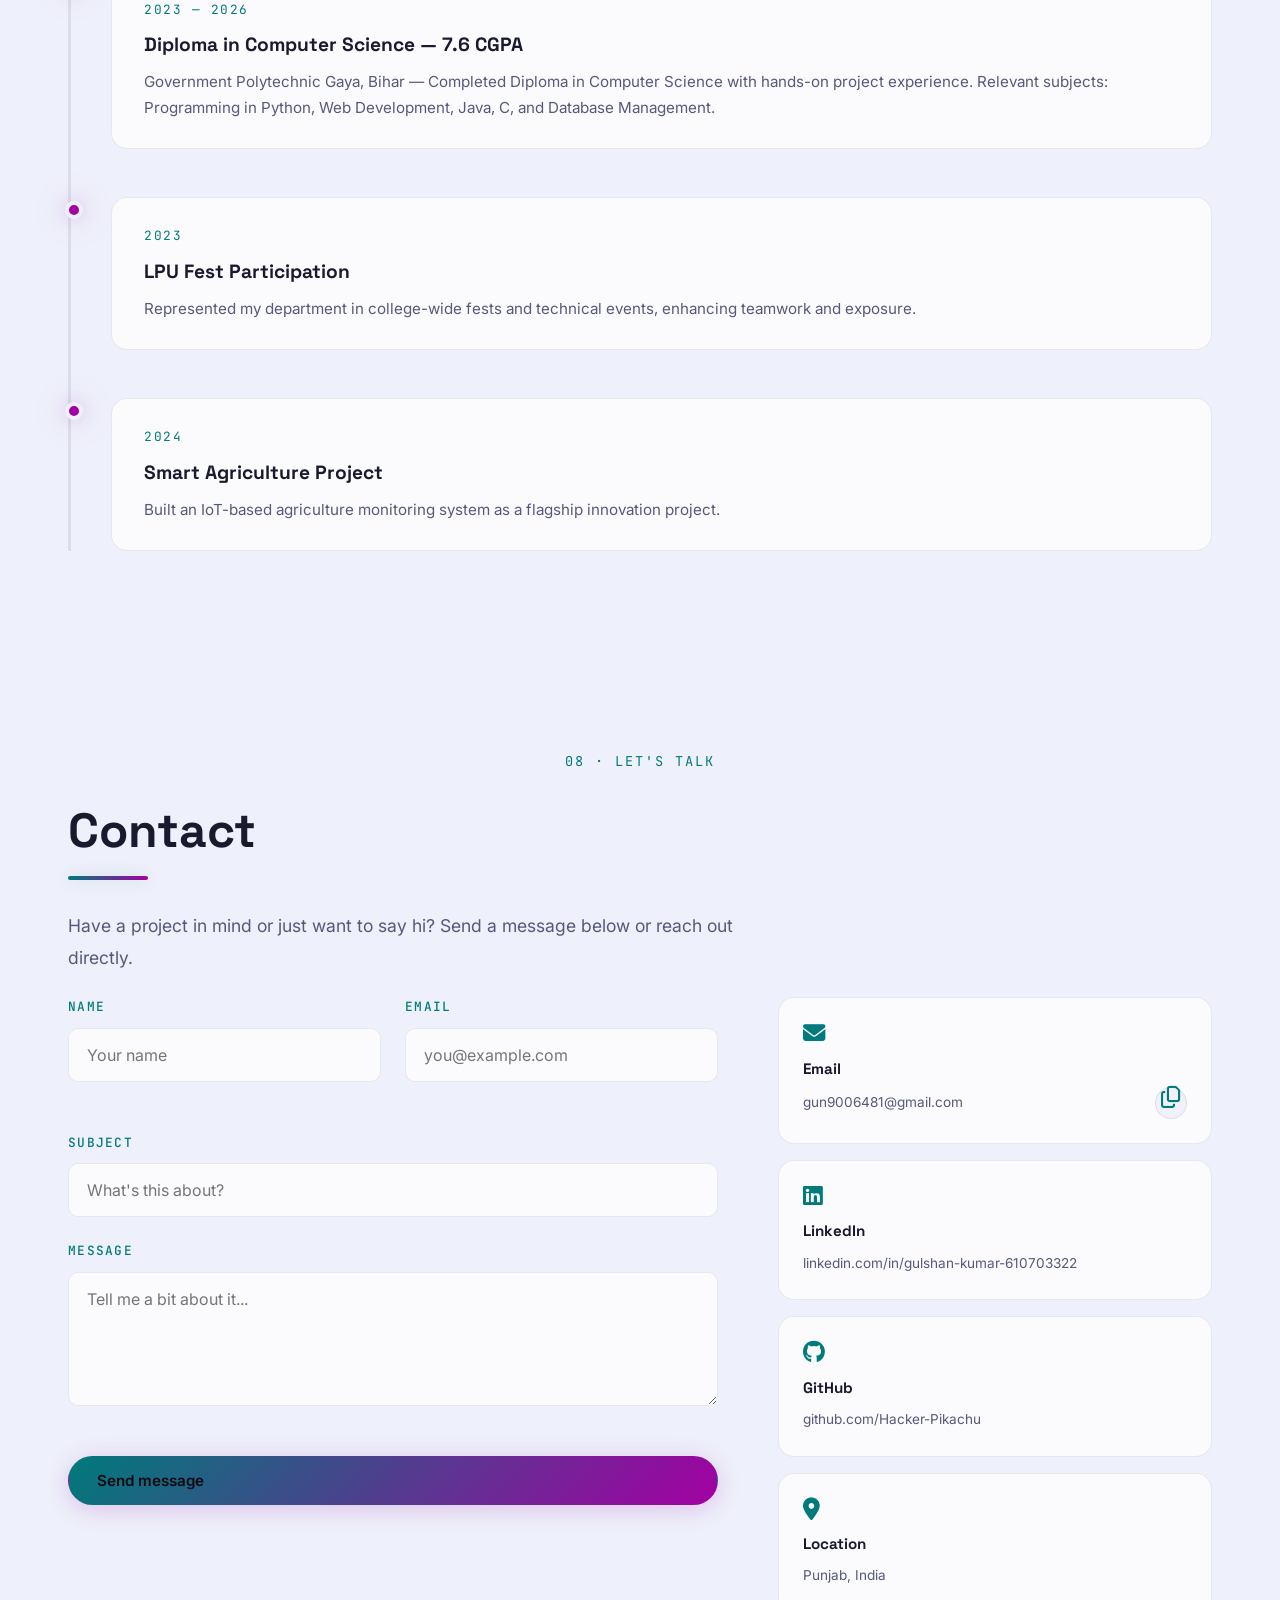
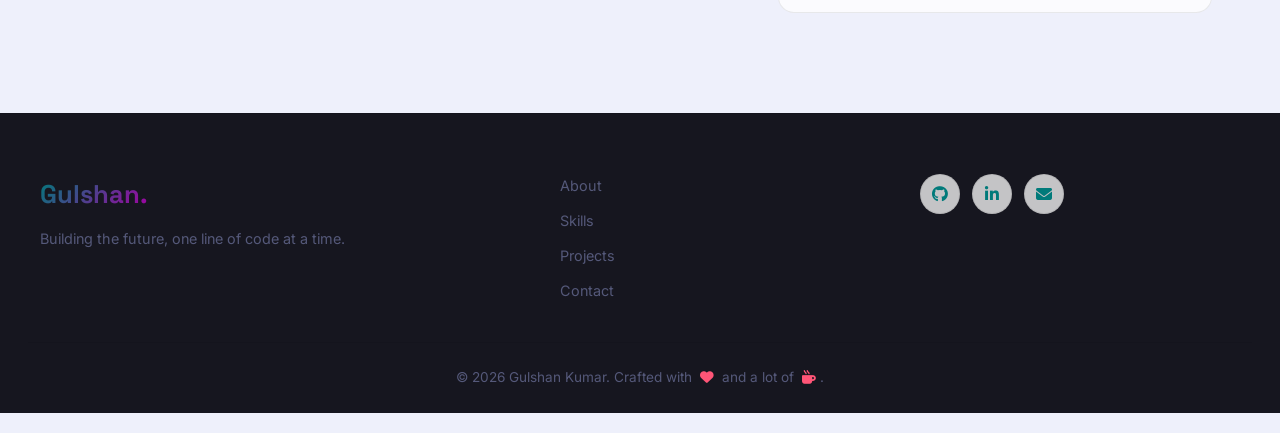
==== commit 7b5efab0: "Update fmt.Println message from 'Hello' to 'Goodbye'" ====
--- a/index.html
+++ b/index.html
@@ -260,17 +260,26 @@
     <div class="cert-slider-wrapper">
       <button class="cert-nav cert-prev magnetic" id="certPrev" aria-label="Previous certificate"><i class="fa-solid fa-chevron-left"></i></button>
       <div class="cert-slider" id="certSlider">
-        <button class="card cert-card" data-full="images/diploma.jpg" data-caption="Diploma – Govt Polytechnic Gaya">
-          <div class="cert-image-wrapper"><img src="images/diploma.jpg" alt="Diploma Certificate" loading="lazy"></div>
-          <span class="cert-caption">Diploma – Govt Polytechnic Gaya</span>
+        <button class="card cert-card" data-full="assets/certificates/python-training.jpg" data-caption="Python 3.4.3 Training — IIT Bombay (Spoken Tutorial) — Score: 90%">
+          <div class="cert-image-wrapper"><img src="assets/certificates/python-training.jpg" alt="Python 3.4.3 Training Certificate from IIT Bombay Spoken Tutorial" loading="lazy"></div>
+          <span class="cert-caption">Python Training — IIT Bombay · 90%</span>
         </button>
-        <button class="card cert-card" data-full="images/kyp.jpg" data-caption="KYP Certificate">
-          <div class="cert-image-wrapper"><img src="images/kyp.jpg" alt="KYP Certificate" loading="lazy"></div>
-          <span class="cert-caption">KYP Certificate</span>
+        <button class="card cert-card" data-full="assets/certificates/java-training.jpg" data-caption="Java Training — IIT Bombay (Spoken Tutorial) — Score: 77.50%">
+          <div class="cert-image-wrapper"><img src="assets/certificates/java-training.jpg" alt="Java Training Certificate from IIT Bombay Spoken Tutorial" loading="lazy"></div>
+          <span class="cert-caption">Java Training — IIT Bombay · 77.5%</span>
         </button>
-        <button class="card cert-card" data-full="images/cisco.jpg" data-caption="Cisco Python">
-          <div class="cert-image-wrapper"><img src="images/cisco.jpg" alt="Cisco Python Certificate" loading="lazy"></div>
-          <span class="cert-caption">Cisco Python</span>
+        <button class="card cert-card" data-full="assets/certificates/internship-webdev.jpg" data-caption="Web Development Internship — C-TECH INFOMEDIA, Patna — HTML & CSS">
+          <div class="cert-image-wrapper"><img src="assets/certificates/internship-webdev.jpg" alt="Web Development Internship Certificate from C-TECH INFOMEDIA" loading="lazy"></div>
+          <span class="cert-caption">Web Dev Internship — C-TECH INFOMEDIA</span>
+        </button>
+        <button class="card cert-card cert-coming-soon" data-full="" data-caption="More certifications coming soon...">
+          <div class="cert-image-wrapper cert-coming-soon-wrapper">
+            <div class="cert-coming-soon-content">
+              <i class="fa-solid fa-hourglass-half"></i>
+              <span>Update Soon...</span>
+            </div>
+          </div>
+          <span class="cert-caption">More Coming Soon</span>
         </button>
       </div>
       <button class="cert-nav cert-next magnetic" id="certNext" aria-label="Next certificate"><i class="fa-solid fa-chevron-right"></i></button>
--- a/style.css
+++ b/style.css
@@ -379,6 +379,87 @@
 .placeholder-card { align-items:center; text-align:center; border:2px dashed var(--line); box-shadow:none; color:var(--muted); padding:48px 28px; cursor:default; }
 .placeholder-card p code { font-family:var(--font-mono); color:var(--cyan); background:var(--bg-1); padding:4px 8px; border-radius:6px; font-size:0.8rem; }
 .placeholder-card .project-icon { background:transparent; border:2px dashed var(--line); width:60px; height:60px; font-size:1.6rem; }
+.coming-soon-card {
+  align-items: center;
+  text-align: center;
+  border: 2px dashed var(--line);
+  background: linear-gradient(135deg, rgba(0,255,255,0.03), rgba(255,0,255,0.03));
+  position: relative;
+  overflow: hidden;
+  cursor: default;
+}
+.coming-soon-card::before {
+  content: '';
+  position: absolute;
+  inset: 0;
+  background: linear-gradient(135deg, transparent 40%, rgba(0,255,255,0.05) 50%, transparent 60%);
+  animation: shimmer-sweep 3s ease-in-out infinite;
+}
+@keyframes shimmer-sweep {
+  0% { transform: translateX(-100%); }
+  100% { transform: translateX(100%); }
+}
+.coming-soon-animation {
+  position: relative;
+  width: 80px;
+  height: 80px;
+  display: flex;
+  align-items: center;
+  justify-content: center;
+  margin-bottom: 16px;
+}
+.coming-soon-animation .project-icon {
+  background: linear-gradient(135deg, var(--glow-cyan), var(--glow-magenta));
+  color: var(--cyan);
+  width: 60px;
+  height: 60px;
+  border-radius: 50%;
+  display: flex;
+  align-items: center;
+  justify-content: center;
+  font-size: 1.6rem;
+  position: relative;
+  z-index: 2;
+  animation: rocket-float 2s ease-in-out infinite;
+}
+@keyframes rocket-float {
+  0%, 100% { transform: translateY(0); }
+  50% { transform: translateY(-6px); }
+}
+.pulse-ring {
+  position: absolute;
+  inset: 0;
+  border-radius: 50%;
+  border: 2px solid var(--cyan);
+  opacity: 0;
+  animation: pulse-ring-anim 2s ease-out infinite;
+}
+.pulse-ring.delay-1 { animation-delay: 0.5s; }
+.pulse-ring.delay-2 { animation-delay: 1s; }
+@keyframes pulse-ring-anim {
+  0% { transform: scale(0.8); opacity: 0.6; }
+  100% { transform: scale(1.6); opacity: 0; }
+}
+.coming-soon-card h3 {
+  color: var(--cyan);
+  font-size: 1.3rem;
+  margin-bottom: 12px;
+  position: relative;
+  z-index: 1;
+}
+.coming-soon-card p {
+  color: var(--muted);
+  font-size: 0.9rem;
+  line-height: 1.7;
+  max-width: 280px;
+  position: relative;
+  z-index: 1;
+}
+.coming-soon-card .tag-row {
+  margin-top: 16px;
+  position: relative;
+  z-index: 1;
+}
 .project-card.hidden { display:none; }
 
 .cert-slider-wrapper { position:relative; display:flex; align-items:center; gap:20px; }
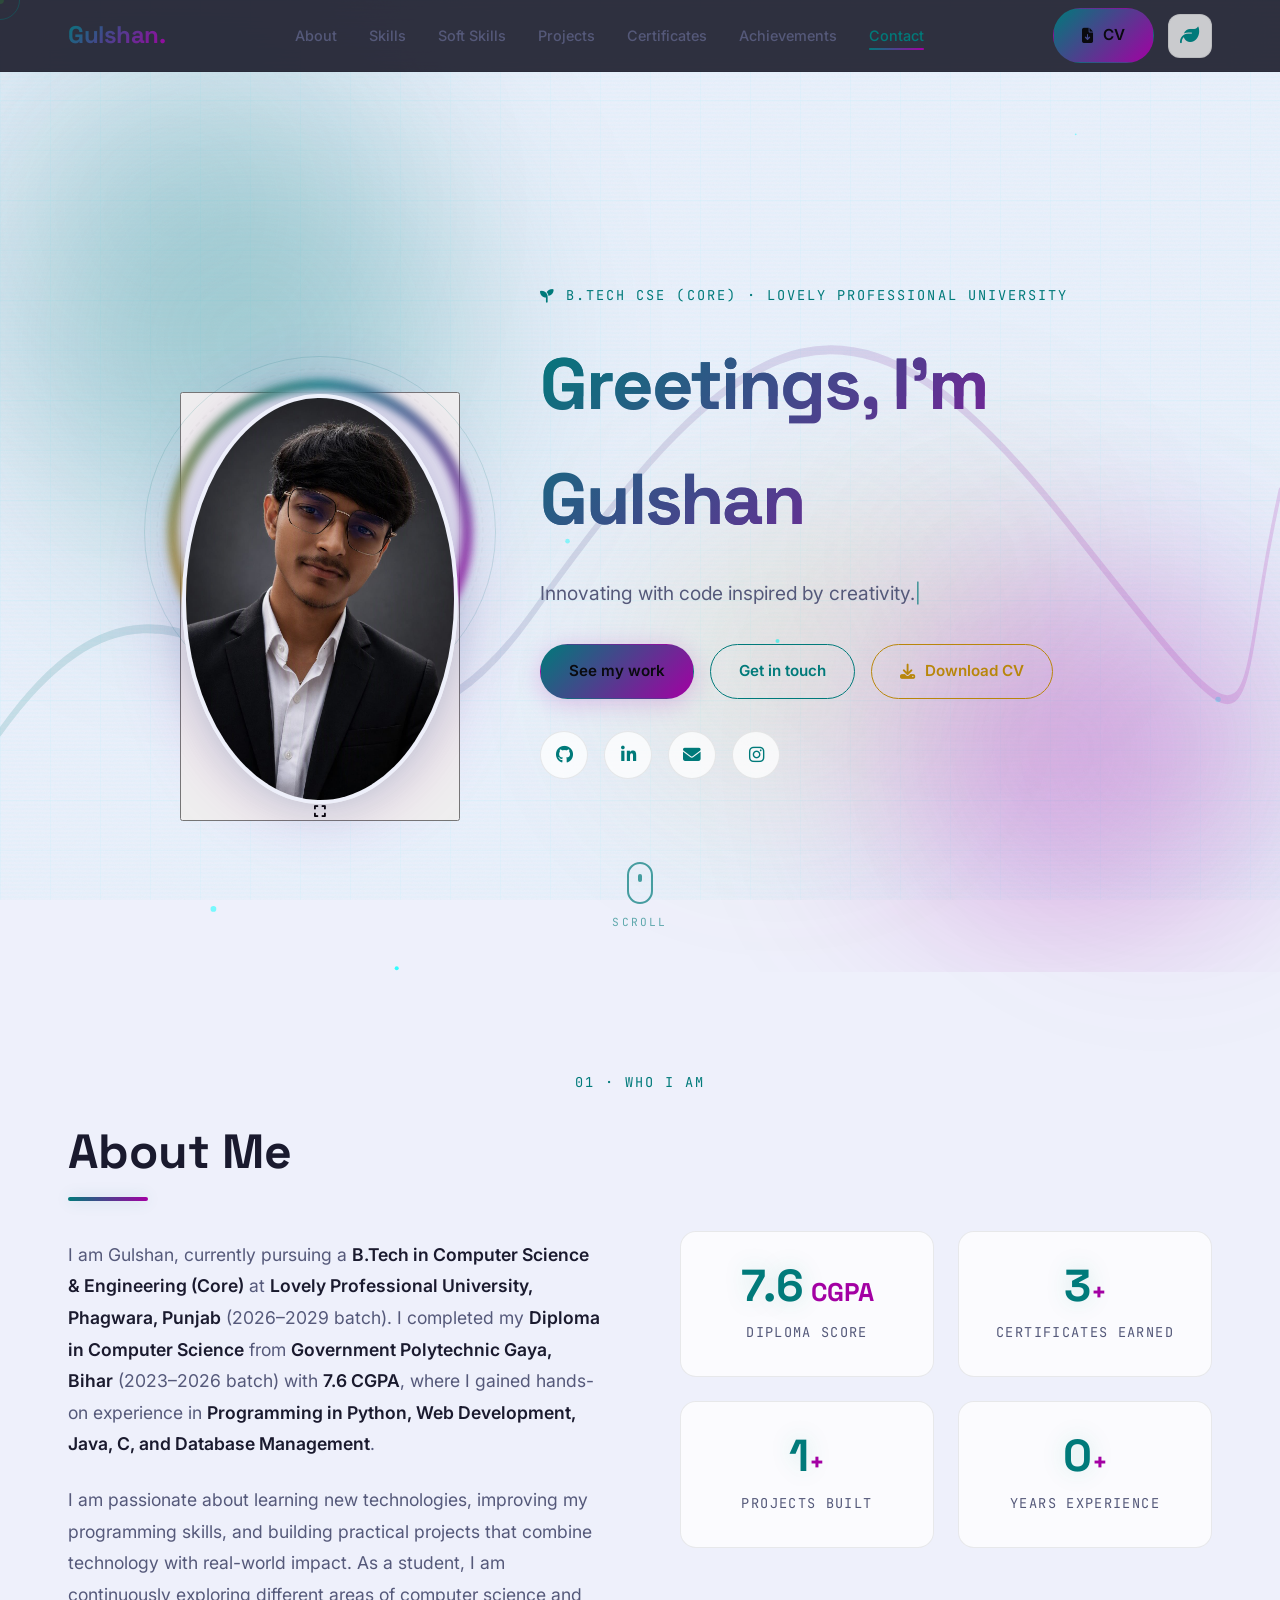
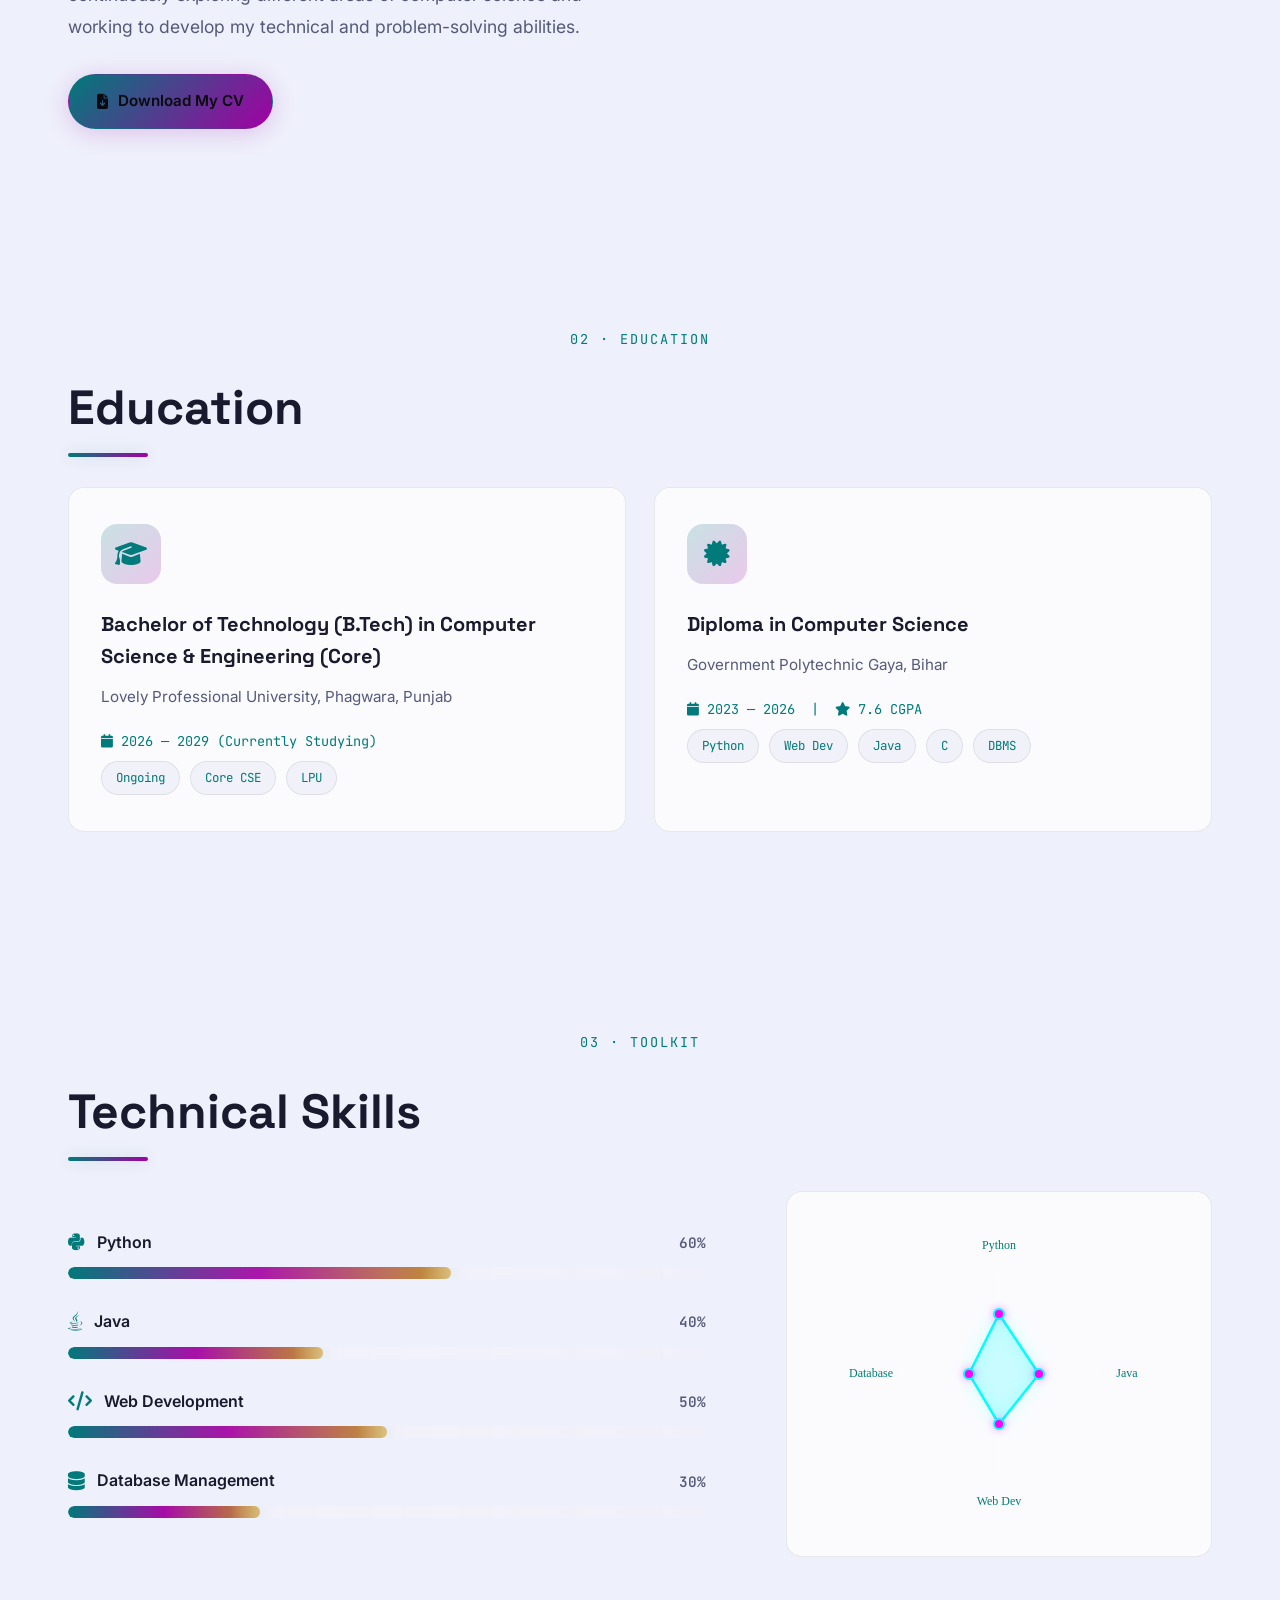
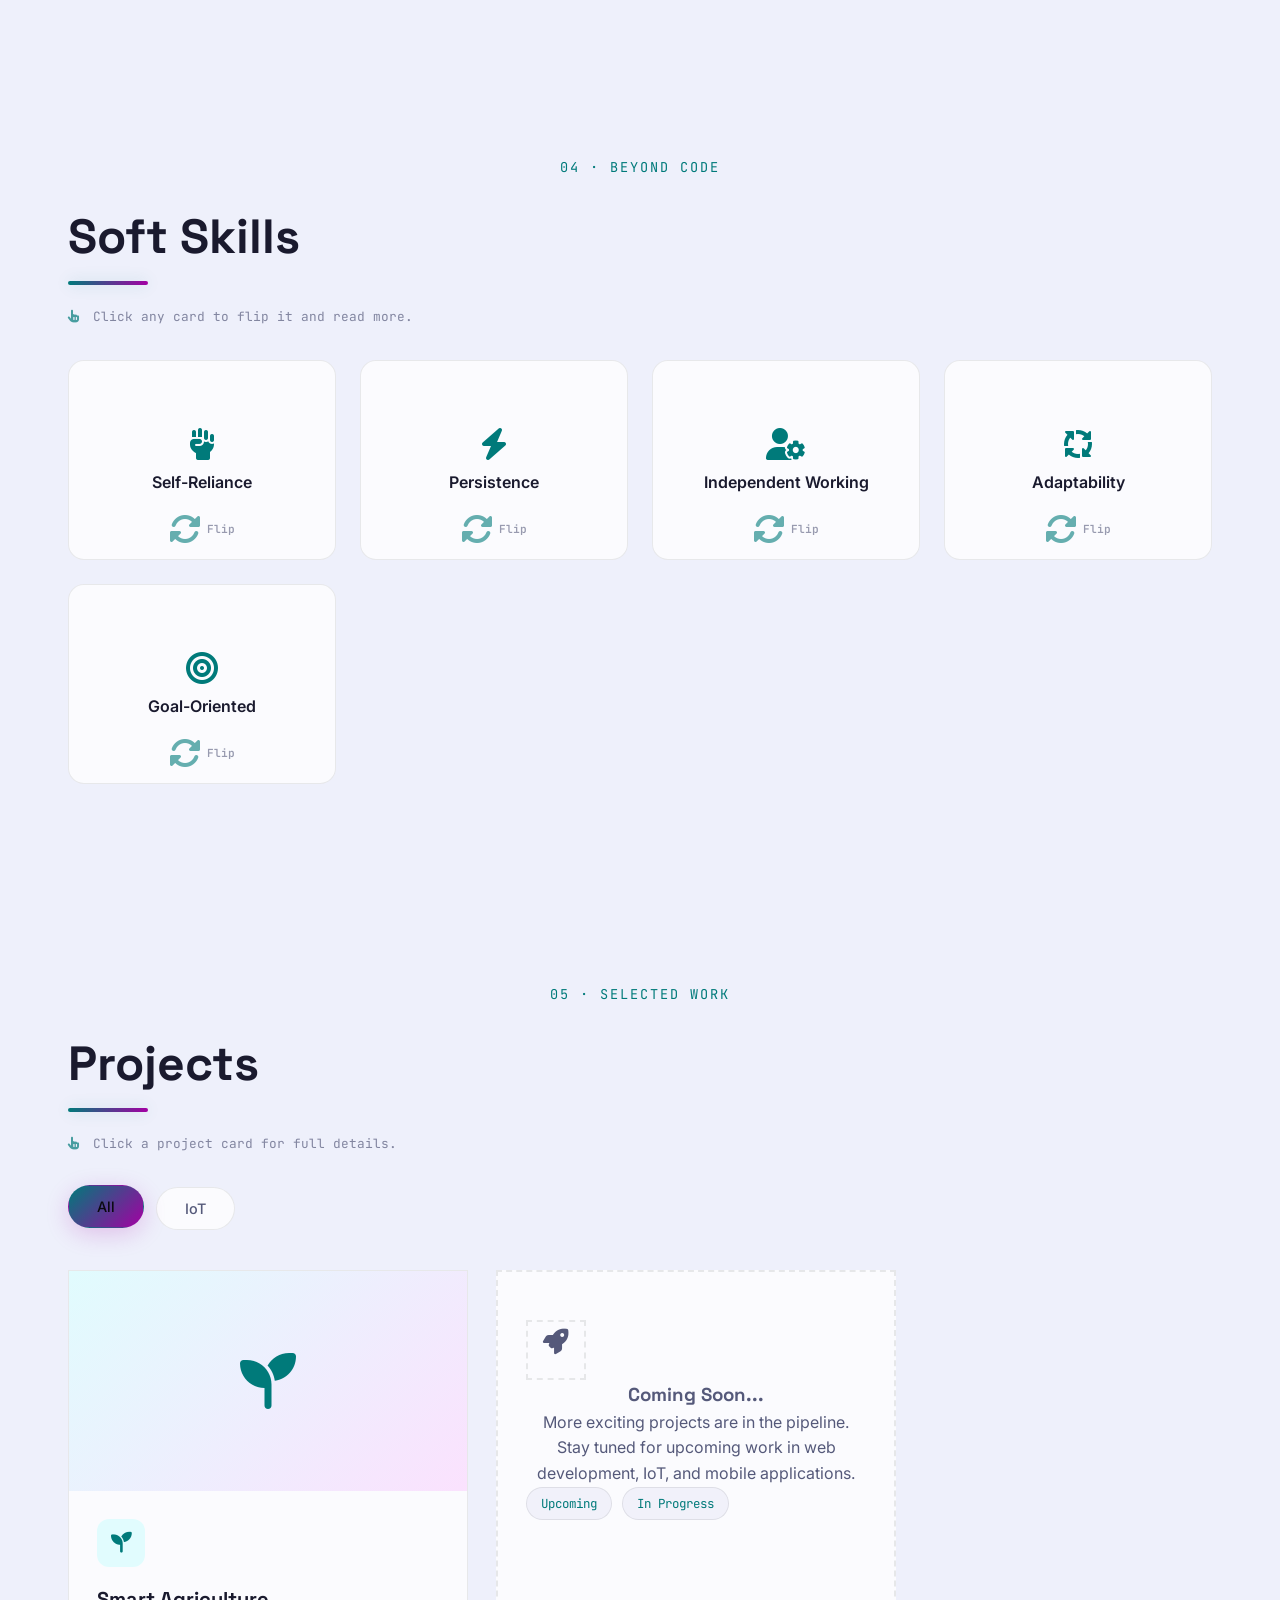
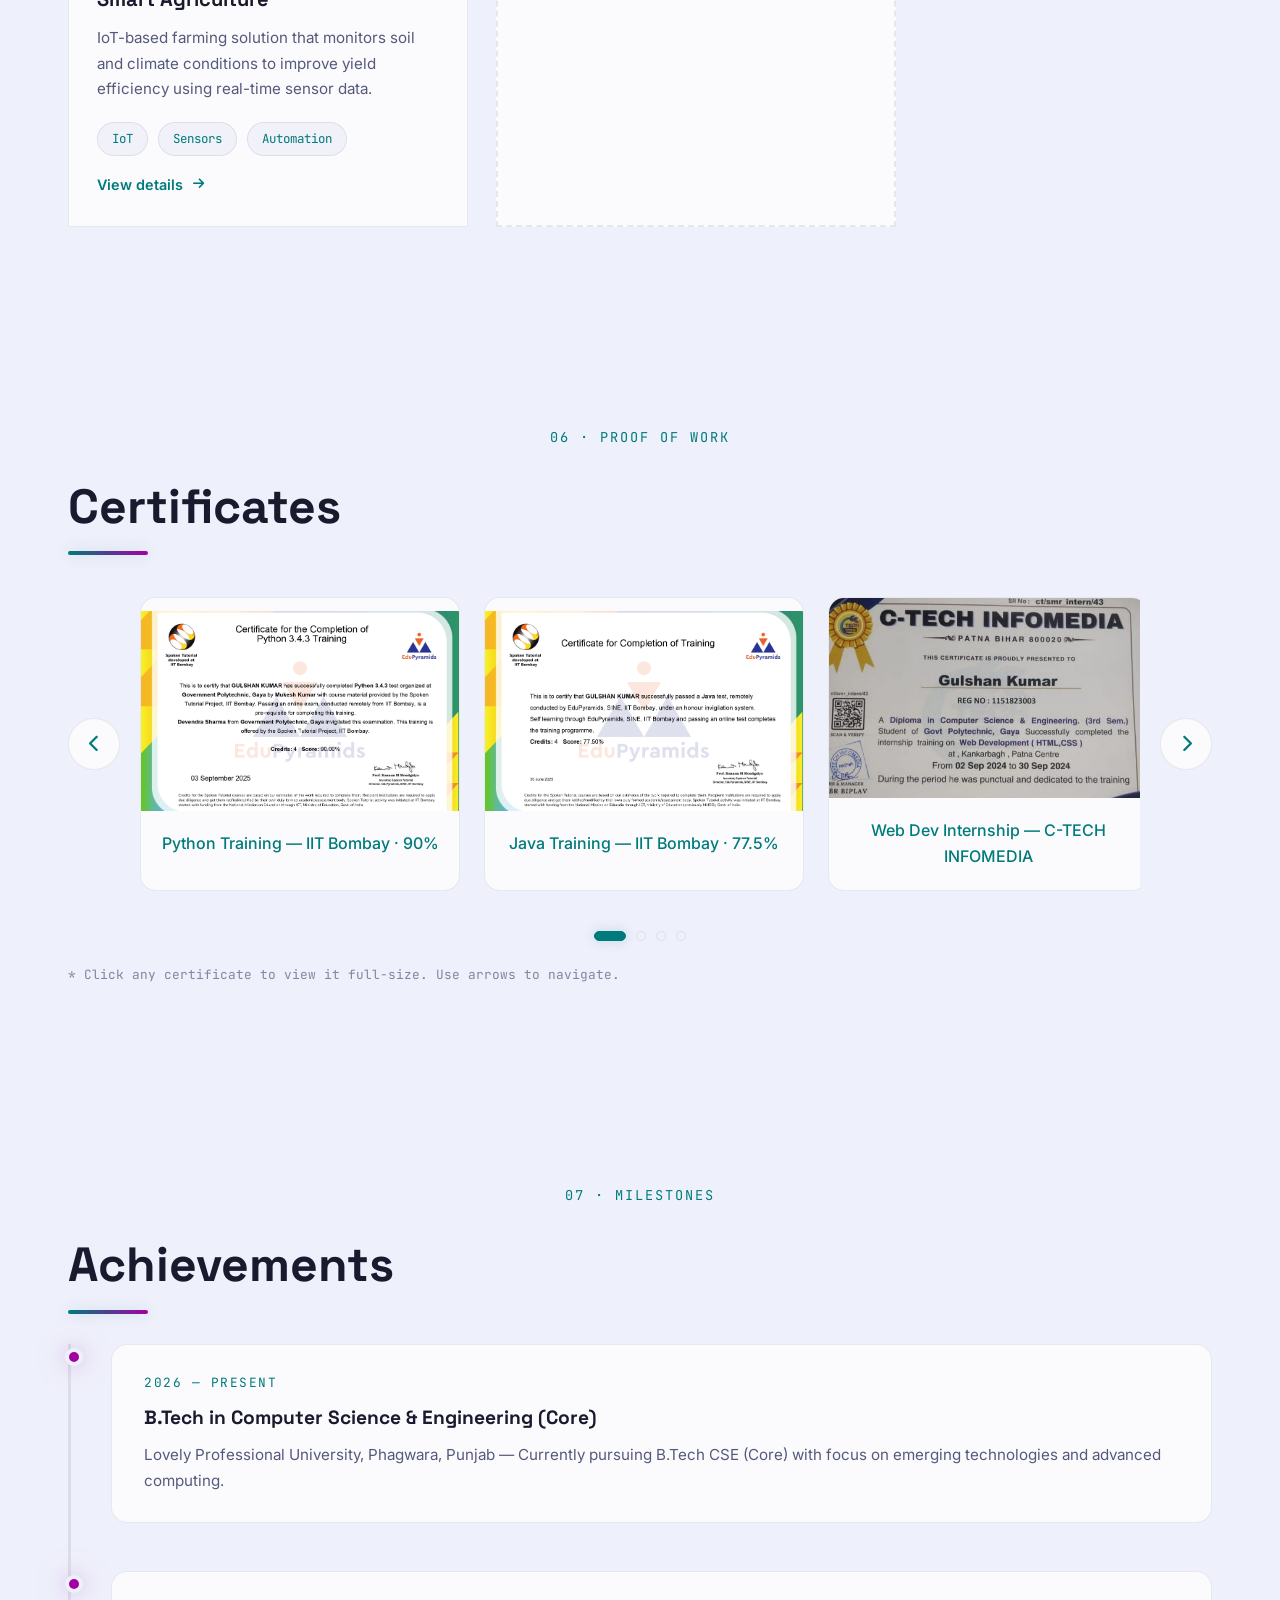
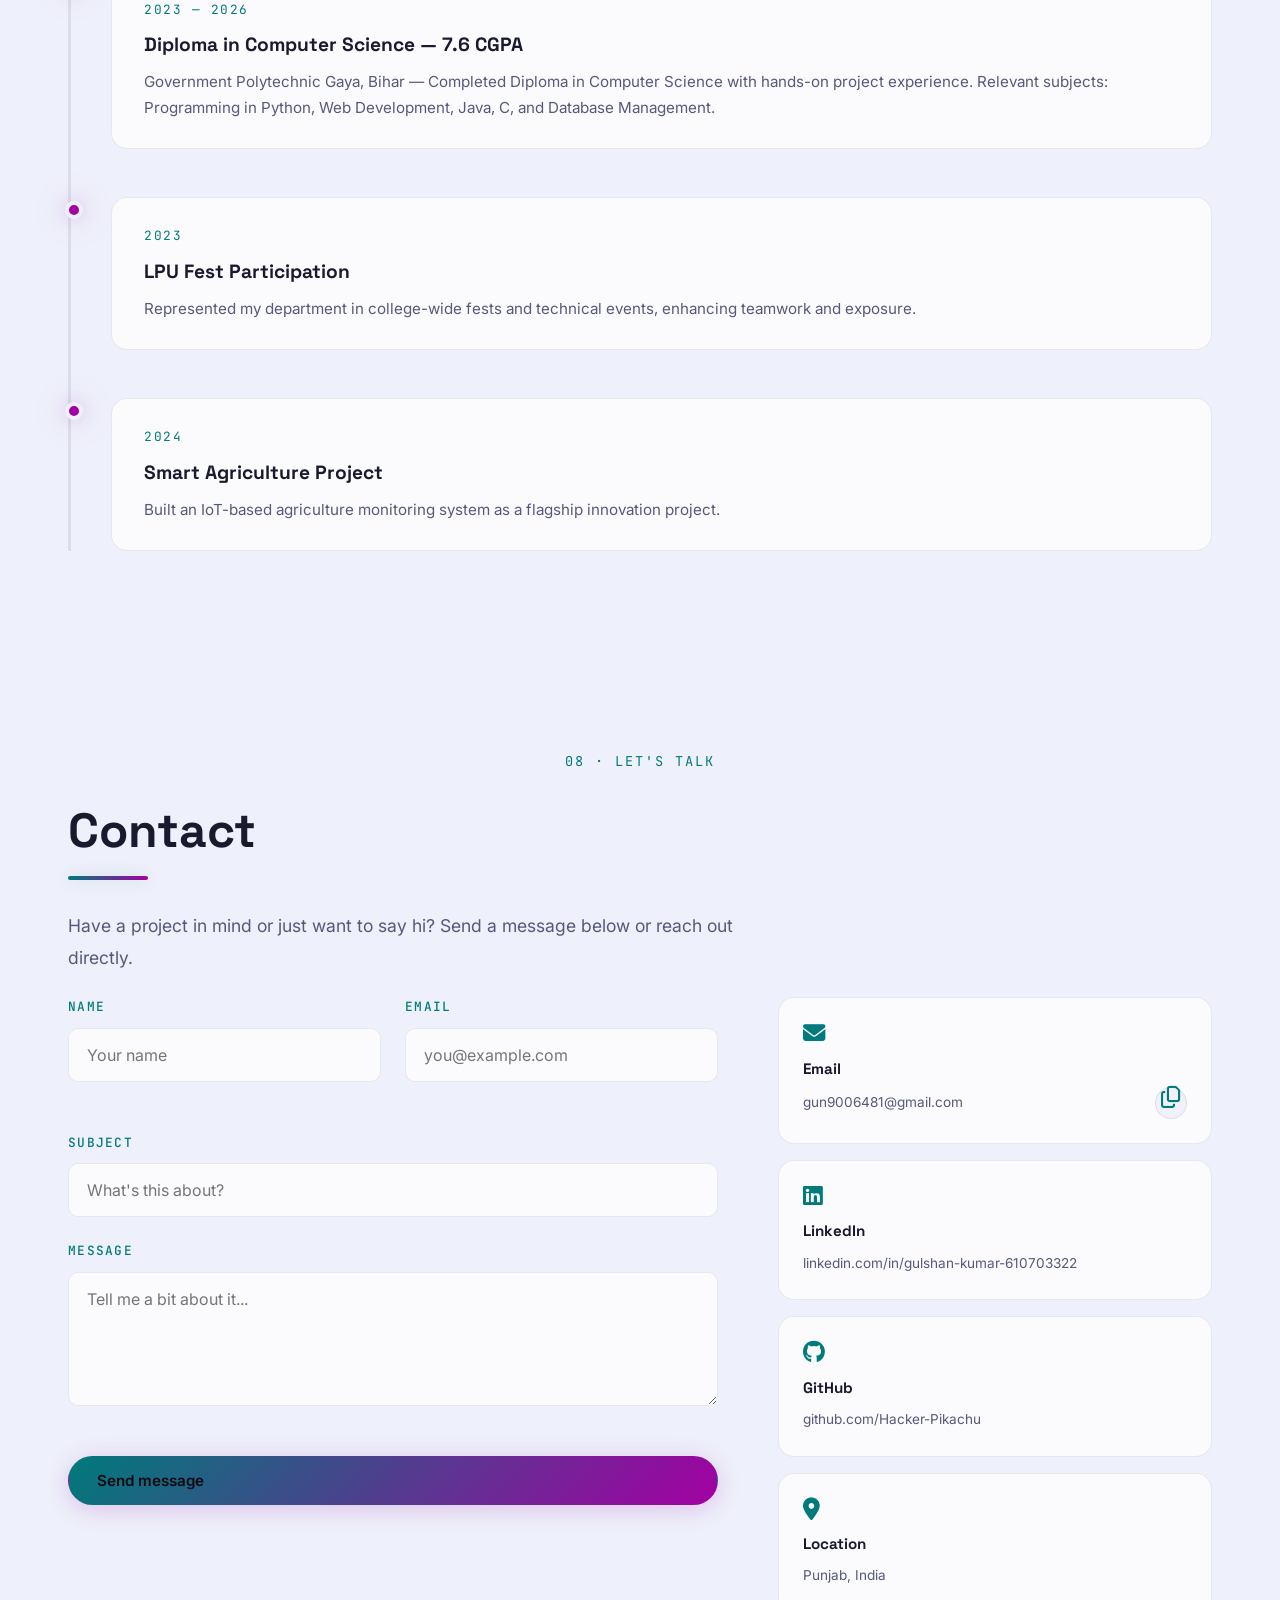
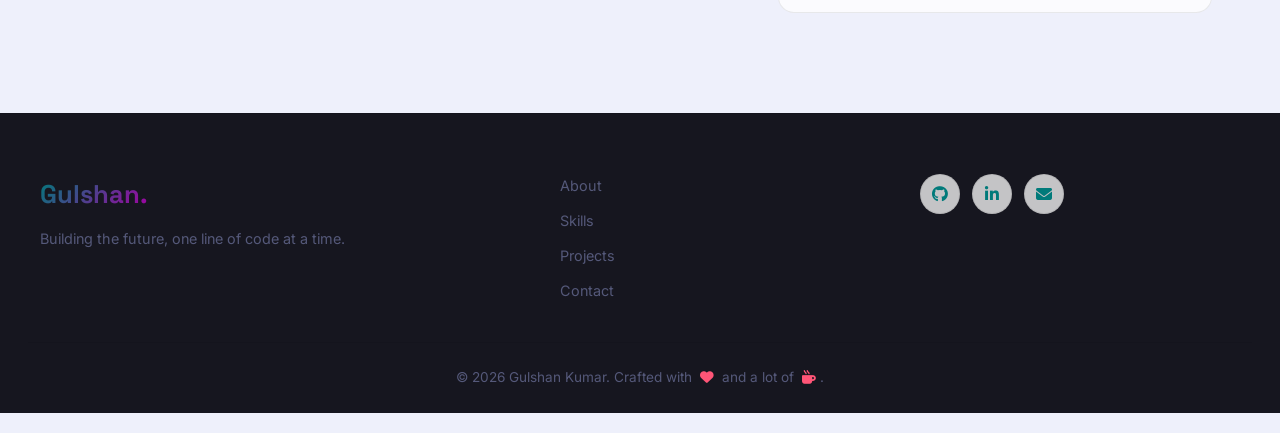
==== commit 1acf7a7b: "Update print statement from 'Hello' to 'Goodbye'" ====
--- a/index.html
+++ b/index.html
@@ -90,7 +90,10 @@
       <div class="hero-photo-ring"></div>
       <div class="hero-photo-ring-secondary"></div>
       <div class="hero-photo-ring-tertiary"></div>
-      <img src="images/profile.jpg" alt="Photo of Gulshan Kumar" loading="eager">
+      <button type="button" class="hero-photo-btn" id="heroPhotoBtn" aria-label="View full profile photo" data-full="images/profile.jpg" data-caption="Gulshan Kumar">
+        <img src="images/profile.jpg" alt="Photo of Gulshan Kumar" loading="eager">
+        <div class="hero-photo-overlay"><i class="fa-solid fa-expand"></i></div>
+      </button>
     </div>
     <div class="hero-text">
       <p class="eyebrow" data-scramble><i class="fa-solid fa-seedling"></i> B.Tech CSE (Core) · Lovely Professional University</p>
--- a/style.css
+++ b/style.css
@@ -379,87 +379,6 @@
 .placeholder-card { align-items:center; text-align:center; border:2px dashed var(--line); box-shadow:none; color:var(--muted); padding:48px 28px; cursor:default; }
 .placeholder-card p code { font-family:var(--font-mono); color:var(--cyan); background:var(--bg-1); padding:4px 8px; border-radius:6px; font-size:0.8rem; }
 .placeholder-card .project-icon { background:transparent; border:2px dashed var(--line); width:60px; height:60px; font-size:1.6rem; }
-.coming-soon-card {
-  align-items: center;
-  text-align: center;
-  border: 2px dashed var(--line);
-  background: linear-gradient(135deg, rgba(0,255,255,0.03), rgba(255,0,255,0.03));
-  position: relative;
-  overflow: hidden;
-  cursor: default;
-}
-.coming-soon-card::before {
-  content: '';
-  position: absolute;
-  inset: 0;
-  background: linear-gradient(135deg, transparent 40%, rgba(0,255,255,0.05) 50%, transparent 60%);
-  animation: shimmer-sweep 3s ease-in-out infinite;
-}
-@keyframes shimmer-sweep {
-  0% { transform: translateX(-100%); }
-  100% { transform: translateX(100%); }
-}
-.coming-soon-animation {
-  position: relative;
-  width: 80px;
-  height: 80px;
-  display: flex;
-  align-items: center;
-  justify-content: center;
-  margin-bottom: 16px;
-}
-.coming-soon-animation .project-icon {
-  background: linear-gradient(135deg, var(--glow-cyan), var(--glow-magenta));
-  color: var(--cyan);
-  width: 60px;
-  height: 60px;
-  border-radius: 50%;
-  display: flex;
-  align-items: center;
-  justify-content: center;
-  font-size: 1.6rem;
-  position: relative;
-  z-index: 2;
-  animation: rocket-float 2s ease-in-out infinite;
-}
-@keyframes rocket-float {
-  0%, 100% { transform: translateY(0); }
-  50% { transform: translateY(-6px); }
-}
-.pulse-ring {
-  position: absolute;
-  inset: 0;
-  border-radius: 50%;
-  border: 2px solid var(--cyan);
-  opacity: 0;
-  animation: pulse-ring-anim 2s ease-out infinite;
-}
-.pulse-ring.delay-1 { animation-delay: 0.5s; }
-.pulse-ring.delay-2 { animation-delay: 1s; }
-@keyframes pulse-ring-anim {
-  0% { transform: scale(0.8); opacity: 0.6; }
-  100% { transform: scale(1.6); opacity: 0; }
-}
-.coming-soon-card h3 {
-  color: var(--cyan);
-  font-size: 1.3rem;
-  margin-bottom: 12px;
-  position: relative;
-  z-index: 1;
-}
-.coming-soon-card p {
-  color: var(--muted);
-  font-size: 0.9rem;
-  line-height: 1.7;
-  max-width: 280px;
-  position: relative;
-  z-index: 1;
-}
-.coming-soon-card .tag-row {
-  margin-top: 16px;
-  position: relative;
-  z-index: 1;
-}
 .project-card.hidden { display:none; }
 
 .cert-slider-wrapper { position:relative; display:flex; align-items:center; gap:20px; }
@@ -474,6 +393,46 @@
 .cert-card:hover img { transform:scale(1.15); }
 .cert-caption { display:block; padding:20px; font-size:1rem; color:var(--cyan); font-weight:500; text-align:center; transition:color 0.3s ease; }
 .cert-card:hover .cert-caption { color:var(--magenta); }
+
+.cert-coming-soon {
+  cursor: default;
+  border: 2px dashed var(--line);
+  background: linear-gradient(135deg, rgba(0,255,255,0.03), rgba(255,0,255,0.03));
+}
+.cert-coming-soon-wrapper {
+  display: flex;
+  align-items: center;
+  justify-content: center;
+  background: var(--surface);
+}
+.cert-coming-soon-content {
+  display: flex;
+  flex-direction: column;
+  align-items: center;
+  justify-content: center;
+  gap: 12px;
+  color: var(--muted);
+}
+.cert-coming-soon-content i {
+  font-size: 2.5rem;
+  color: var(--cyan);
+  animation: hourglass-tilt 3s ease-in-out infinite;
+}
+@keyframes hourglass-tilt {
+  0%, 100% { transform: rotate(0deg); }
+  25% { transform: rotate(15deg); }
+  75% { transform: rotate(-15deg); }
+}
+.cert-coming-soon-content span {
+  font-family: var(--font-mono);
+  font-size: 0.9rem;
+  letter-spacing: 0.1em;
+  text-transform: uppercase;
+}
+.cert-coming-soon .cert-caption {
+  color: var(--muted);
+}
+
 .cert-nav { width:52px; height:52px; border-radius:50%; background:var(--surface); border:1px solid var(--line); color:var(--cyan); display:flex; align-items:center; justify-content:center; cursor:pointer; font-size:1.1rem; flex-shrink:0; transition:all 0.4s var(--easing-out); }
 .cert-nav:hover { background:var(--cyan); color:#0a0a0f; border-color:var(--cyan); box-shadow:0 0 25px var(--glow-cyan); transform:scale(1.15); }
 .cert-dots { display:flex; justify-content:center; gap:10px; margin-top:28px; }
